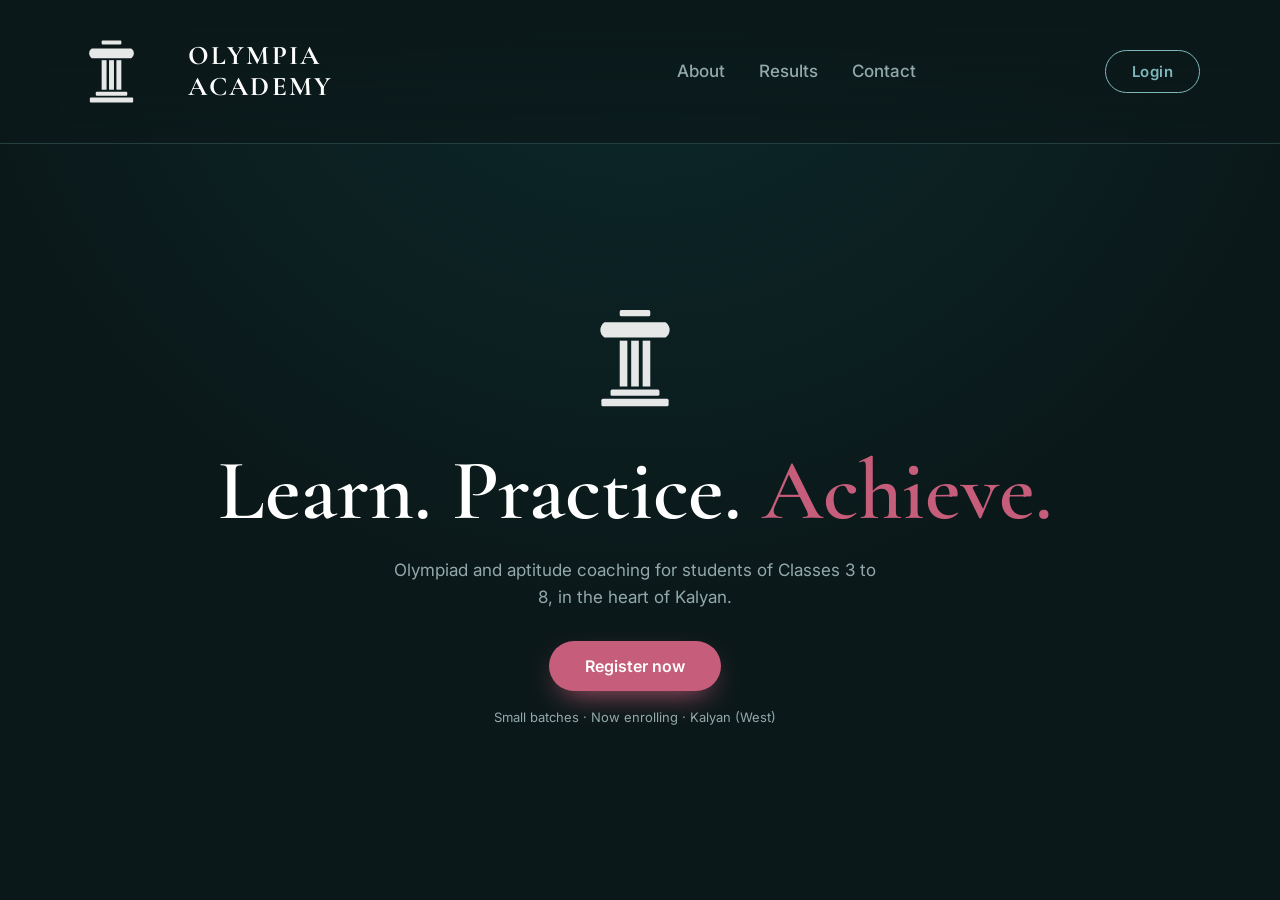
==== index.html @ 82e026ad "Initial Olympia Academy website" ====
<!DOCTYPE html>
<html lang="en">

<head>
  <meta charset="UTF-8">
  <meta name="viewport" content="width=device-width, initial-scale=1">
  <title>Olympia Academy · Learn. Practice. Achieve.</title>
  <meta name="description" content="Olympia Academy, Kalyan: Olympiad, MAT and JMO coaching for Classes 3 to 8.">
  <link rel="preconnect" href="https://fonts.googleapis.com">
  <link
    href="https://fonts.googleapis.com/css2?family=Cormorant+Garamond:wght@500;600;700&family=Inter:wght@400;500;600&display=swap"
    rel="stylesheet">
  <link rel="stylesheet" href="style.css">
</head>

<body>

  <svg width="0" height="0" style="position:absolute" aria-hidden="true">
    <symbol id="pillar" viewBox="0 0 64 72">
      <g fill="#E6E8E8">
        <rect x="22" y="4" width="20" height="4" rx="1" />
        <path d="M12 12h40a6 6 0 0 1 0 10H12a6 6 0 0 1 0-10z" />
        <rect x="22" y="24" width="5" height="30" />
        <rect x="29.5" y="24" width="5" height="30" />
        <rect x="37" y="24" width="5" height="30" />
        <rect x="16" y="56" width="32" height="4" rx="1" />
        <rect x="10" y="62" width="44" height="5" rx="1" />
      </g>
    </symbol>
  </svg>

  <header>
    <a class="brand" data-go="0">

      <svg>
        <use href="#pillar" />
      </svg>

      <span class="brand-name">

        <span class="brand-stacked">
          <span>OLYMPIA</span>
          <span>ACADEMY</span>
        </span>

        <span class="brand-inline">
          OLYMPIA <i>·</i> ACADEMY
        </span>

      </span>

    </a>
    <nav class="links"><a data-go="1">About</a><a data-go="2">Results</a><a data-go="3">Contact</a></nav>
    <button class="btn btn-ghost" id="loginBtn">Login</button>
  </header>

  <main id="scroller">

    <section class="panel" id="home" style="position:relative">
      <div class="inner hero">
        <svg class="big">
          <use href="#pillar" />
        </svg>
        <h1>Learn. Practice. <span>Achieve.</span></h1>
        <p>Olympiad and aptitude coaching for students of Classes 3 to 8, in the heart of Kalyan.</p>
        <button class="btn btn-accent" data-open>Register now</button>
        <small>Small batches · Now enrolling · Kalyan (West)</small>
      </div>
    </section>

    <section class="panel" id="about" style="position:relative">
      <div class="inner about-inner">

        <div class=" cols">
          <div>
            <div class="eyebrow">About us</div>
            <h2>Foundations first, Olympiads next</h2>
            <p>Olympia Academy, in Kalyan (West), helps school students build mathematical aptitude, logical reasoning
              and
              exam skills. Understand the concept, practise with intent, then take on non-routine problems with
              confidence.</p>
            <p>Classes use topic-wise practice, mock tests, doubt-clearing and regular updates to parents. Powered by
              Olympiad Hub.</p>
          </div>
          <div>
            <div class="eyebrow">Target exams</div>
            <div class="exams">
              <div class="exam"><b>MAT / JMO</b></div>
              <div class="exam"><b>Homi Bhabha</b><span></span></div>
              <div class="exam"><b>IMO</b></div>
              <div class="exam"><b>NSO</b></div>
              <div class="exam"><b>IEO</b><span></span></div>
              <div class="exam"><b>IPM</b><span></span></div>
              <div class="exam"><b>Mental Maths</b><span></span></div>
              <div class="exam"><b>Foundation</b><span></span></div>
            </div>
          </div>
        </div>
        <div class="testimony-heading">
          <div>
            <div class="eyebrow">What parents say</div>
            <h2>Words of trust.</h2>
          </div>
        </div>
        <div class="testimony-rail" id="testimonyRail"></div>

      </div>

    </section>
        <section class="panel" id="results">
      <div class="inner">

        <!-- TOP HEADER: TITLE LEFT, STATS RIGHT -->
        <div class="results-top">

          <div class="results-intro">
            <h2 style="color: var(--accent);">OUR HALL OF FAME</h2>
            <p class="lead">
              Celebrating young minds, remarkable achievements
              and the pursuit of excellence.
            </p>
          </div>

          <div class="stats" id="statsContainer"></div>

        </div>

        <!-- STUDENT RESULTS -->

        <div class="results-content">

          <!-- CATEGORY HEADER -->
          <div class="category-header">

            <div class="category-title">

              <h3 class="subheading" id="categoryTitle">
                Olympiads
              </h3>
              <p class="category-description" id="categoryDescription">
                Celebrating excellence in Olympiads.
              </p>
            </div>

            <!-- NAVIGATION ARROWS -->
            <div class="category-controls">
              <button class="category-arrow" id="prevCategory" aria-label="Previous category">
                &#8592;
              </button>

              <button class="category-arrow" id="nextCategory" aria-label="Next category">
                &#8594;
              </button>
            </div>

          </div>

          <!-- FOUR HORIZONTAL PAGES -->
          <div class="category-viewport" id="categoryViewport">

            <div class="category-track" id="categoryTrack">
              <!-- Pages generated from JSON -->
            </div>

          </div>

          <!-- PAGE INDICATORS -->
          <div class="category-pagination" id="categoryPagination">
          </div>

        </div>


      </div>
    </section>

    <section class="panel" id="contact">
      <div class="inner" style="text-align:center">
        <div class="eyebrow">Join us</div>
        <h2>Ready to begin?</h2>
        <p class="lead" style="margin:0 auto 22px">Send a short form and we will call you back with batch details.</p>
        <button class="btn btn-accent" data-open>Register now</button>
        <div class="cgrid" style="text-align:left">
          <div>
            <h3>Visit us</h3>Shop No. 68, Sai Nirvana Downtown Sahad,<br>Railway Station Road, Near Century
            Chemicals,<br>Kalyan (West), Maharashtra 421301
          </div>
          <div>
            <h3>Contact</h3><a href="tel:+917977576252">+91 79775 76252</a><br><a
              href="mailto:olympiaacademy.in@gmail.com">olympiaacademy.in@gmail.com</a><br><a
              href="https://www.theolympiadhub.com" target="_blank" rel="noopener">www.theolympiadhub.com</a>
          </div>
          <div>
            <h3>Details</h3>Classes 3 to 8<br>Offline batches in Kalyan<br>Powered by Olympiad Hub
          </div>
        </div>
        <div class="copy">© <span id="yr"></span> Olympia Academy, Kalyan. All rights reserved.</div>
      </div>
    </section>
  </main>

  <!-- REGISTER MODAL -->
  <div class="modal" id="regModal">
    <div class="box">
      <button class="x" data-close aria-label="Close">×</button>
      <div id="regForm">
        <h3>Register</h3>
        <p class="s">Tell us a little. We will get back to you shortly.</p>
        <form id="form">
          <label>Student name</label><input name="student" required>
          <div class="row">
            <div><label>Class</label><select name="cls" required>
                <option value="">Select</option>
                <option>3</option>
                <option>4</option>
                <option>5</option>
                <option>6</option>
                <option>7</option>
                <option>8</option>
              </select></div>
            <div><label>School</label><input name="school"></div>
          </div>
          <label>Parent name</label><input name="parent" required>
          <div class="row">
            <div><label>Phone</label><input name="phone" type="tel" pattern="[0-9+ ]{10,15}" required></div>
            <div><label>Email</label><input name="email" type="email"></div>
          </div>
          <span class="lbl">Interested in (select any)</span>
          <div class="chips" id="chips"></div>
          <label>Message (optional)</label><textarea name="msg" rows="2"></textarea>
          <button class="btn btn-accent" type="submit">Send registration</button>
        </form>
      </div>
      <div class="ok" id="regOk"><b>Thank you!</b>
        <p style="margin-top:8px;color:var(--muted)">Your email app should have opened with the details. Please press
          Send there to complete it.</p>
      </div>
    </div>
  </div>

  <!-- LOGIN MODAL (placeholder) -->
  <div class="modal" id="loginModal">
    <div class="box">
      <button class="x" data-close aria-label="Close">×</button>
      <h3>Student login</h3>
      <p class="s">The student portal is coming soon. Enrolled students will log in here for practice sets and results.
      </p>
      <form onsubmit="event.preventDefault();alert('Portal coming soon.')">
        <label>Email</label><input type="email" required>
        <label>Password</label><input type="password" required>
        <button class="btn btn-main" type="submit">Login</button>
      </form>
    </div>
  </div>

  <script>
    const $ = s => document.querySelector(s), $$ = s => document.querySelectorAll(s);
    const MAIL = "olympiaacademy.in@gmail.com";   // <-- your inbox
    const EXAMS = ["MAT / JMO", "Homi Bhabha", "IMO", "NSO", "IEO", "IPM", "Mental Maths", "Foundation"];

    // exam chips (multi-select buttons)
    $('#chips').innerHTML = EXAMS.map((e, i) => `<input type="checkbox" name="exam" value="${e}" id="ex${i}"><label for="ex${i}">${e}</label>`).join('');

    // panel navigation + active state
    const main = $('#scroller'), panels = [...$$('.panel')];

    const header = document.querySelector('header');

    function updateHeader() {
      header.classList.toggle('is-compact', main.scrollTop > 40);
    }

    main.addEventListener('scroll', updateHeader, { passive: true });
    updateHeader();

    $$('[data-go]').forEach(b => b.onclick = () => panels[+b.dataset.go].scrollIntoView({ behavior: 'smooth' }));
    const io = new IntersectionObserver(es => es.forEach(e => {
      if (!e.isIntersecting) return;
      const i = panels.indexOf(e.target);
      $$('.links a').forEach(a => a.classList.toggle('on', +a.dataset.go === i));
    }), { root: main, threshold: .6 });
    panels.forEach(p => io.observe(p));

    // counters (once)
    let counted = false;
    function count() {
      if (counted) return; counted = true;
      $$('[data-n]').forEach(c => {
        const n = +c.dataset.n, s = c.dataset.s || ''; let i = 0;
        const t = setInterval(() => { i += Math.max(1, Math.ceil(n / 40)); if (i >= n) { i = n; clearInterval(t) } c.textContent = i + s }, 30)
      });
    }

    // modals
    $$('[data-open]').forEach(b => b.onclick = () => { $('#regForm').style.display = 'block'; $('#regOk').style.display = 'none'; $('#regModal').classList.add('open'); });
    $('#loginBtn').onclick = () => $('#loginModal').classList.add('open');
    $$('[data-close]').forEach(b => b.onclick = () => b.closest('.modal').classList.remove('open'));
    $$('.modal').forEach(m => m.addEventListener('click', e => { if (e.target === m) m.classList.remove('open') }));
    document.addEventListener('keydown', e => { if (e.key === 'Escape') $$('.modal').forEach(m => m.classList.remove('open')) });

    // registration -> email
    $('#form').addEventListener('submit', async e => {
      e.preventDefault();
      const fd = new FormData(e.target), d = Object.fromEntries(fd);
      d.exam = fd.getAll('exam').join(', ') || 'Not selected';
      /* OPTION A (no setup): opens the visitor's email app, pre-filled.
         OPTION B (silent): create a free form at formspree.io and paste its URL below. */
      const FORMSPREE = ""; // e.g. "https://formspree.io/f/xxxxxxx"
      if (FORMSPREE) {
        try {
          const r = await fetch(FORMSPREE, { method: 'POST', headers: { 'Accept': 'application/json', 'Content-Type': 'application/json' }, body: JSON.stringify(d) });
          if (r.ok) { done('Your registration has been received. We will call you soon.'); return; }
        } catch (_) { }
      }
      const q = v => encodeURIComponent(v || '-'), nl = '%0D%0A';
      const body = `New registration${nl}${nl}Student: ${q(d.student)}${nl}Class: ${q(d.cls)}${nl}School: ${q(d.school)}${nl}Parent: ${q(d.parent)}${nl}Phone: ${q(d.phone)}${nl}Email: ${q(d.email)}${nl}Interested in: ${q(d.exam)}${nl}Message: ${q(d.msg)}`;
      location.href = `mailto:${MAIL}?subject=${encodeURIComponent('Registration: ' + d.student + ' (Class ' + d.cls + ')')}&body=${body}`;
      done();
    });
    function done(t) { $('#regForm').style.display = 'none'; const o = $('#regOk'); o.style.display = 'block'; if (t) o.querySelector('p').textContent = t; $('#form').reset(); }
    $('#yr').textContent = new Date().getFullYear();

    // ========================================
    // LOAD RESULTS AND TESTIMONIALS FROM JSON
    // ========================================


    async function loadAcademyData() {
      try {
        const [resultsResponse, testimonialsResponse] =
          await Promise.all([
            fetch('./results.json'),
            fetch('./testimonials.json')
          ]);

        if (!resultsResponse.ok || !testimonialsResponse.ok) {
          throw new Error('Could not load academy data');
        }

        const results = await resultsResponse.json();
        const testimonials = await testimonialsResponse.json();

        renderStats(results.stats);

        // NEW FOUR-CATEGORY SYSTEM
        renderCategories(results.categories, results.students);

        renderTestimonials(testimonials.testimonials);

      } catch (error) {
        console.error('Academy data loading failed:', error);
      }
    }

    // Safely render text from JSON
    function escapeHTML(value) {
      return String(value ?? '').replace(/[&<>"']/g, char => ({
        '&': '&amp;',
        '<': '&lt;',
        '>': '&gt;',
        '"': '&quot;',
        "'": '&#39;'
      })[char]);
    }

    // Render statistics
    function renderStats(stats) {
      document.getElementById('statsContainer').innerHTML =
        stats.map(stat => `
      <div class="stat">
        <b>${escapeHTML(stat.value)}${escapeHTML(stat.suffix)}</b>
        <span>${escapeHTML(stat.label)}</span>
      </div>
    `).join('');
    }

    // Render student achievements

    /* =========================================
       HALL OF FAME CATEGORY NAVIGATION
    ========================================= */

    let activeCategory = 0;

    function renderCategories(categories, students) {

      const track = document.getElementById('categoryTrack');
      const pagination = document.getElementById('categoryPagination');
      const viewport = document.getElementById('categoryViewport');

      track.innerHTML = categories.map((category, index) => {

        const categoryStudents = students.filter(student =>
          student.categories.includes(category.id)
        );

        return `
      <div class="category-page" data-category="${category.id}">

        ${categoryStudents.length
            ? `
            <div class="category-students">

              ${categoryStudents.map((student, studentIndex) => `
                <div class="hall-card">

                  <div class="hall-info">

                    <h3>${escapeHTML(student.name)}</h3>

                    <small>
                      Class ${escapeHTML(student.class)}
                      · ${escapeHTML(student.school)}
                    </small>

                    <div>
                      ${(student.achievements[category.id] || [])
                .map(achievement => `
                          <span class="tag">
                            ${escapeHTML(achievement)}
                          </span>
                        `).join('')}
                    </div>

                  </div>

                </div>
              `).join('')}

            </div>
          `
            : `
            <div class="category-empty">
              Achievements coming soon.
            </div>
          `
          }

      </div>
    `;

      }).join('');

      // Generate pagination dots

      pagination.innerHTML = categories.map((category, index) => `
    <button
      class="category-dot ${index === 0 ? 'active' : ''}"
      data-index="${index}"
      aria-label="Go to ${escapeHTML(category.title)}">
    </button>
  `).join('');

      activeCategory = 0;

      // Navigation buttons

      document.getElementById('prevCategory').onclick = () => {
        goToCategory(activeCategory - 1);
      };

      document.getElementById('nextCategory').onclick = () => {
        goToCategory(activeCategory + 1);
      };

      // Pagination clicks

      pagination.querySelectorAll('.category-dot').forEach(dot => {
        dot.onclick = () => {
          goToCategory(Number(dot.dataset.index));
        };
      });

      // Update active page after swipe

      viewport.onscroll = () => {
        const index = Math.round(
          viewport.scrollLeft / viewport.clientWidth
        );

        updateCategoryUI(index, categories);
      };

      updateCategoryUI(0, categories);
    }


    function goToCategory(index) {

      const viewport = document.getElementById('categoryViewport');
      const categories = document.querySelectorAll('.category-page');

      if (index < 0 || index >= categories.length) return;

      activeCategory = index;

      viewport.scrollTo({
        left: index * viewport.clientWidth,
        behavior: 'smooth'
      });

    }


    function updateCategoryUI(index, categories) {

      if (index < 0 || index >= categories.length) return;

      activeCategory = index;

      const category = categories[index];

      const numberElement = document.getElementById('categoryNumber');

      if (numberElement) {
        numberElement.textContent =
          `${String(index + 1).padStart(2, '0')} / 04`;
      }

      document.getElementById('categoryTitle').textContent =
        category.title;

      document.getElementById('categoryDescription').textContent =
        category.description;

      document.getElementById('prevCategory').disabled =
        index === 0;

      document.getElementById('nextCategory').disabled =
        index === categories.length - 1;

      document.querySelectorAll('.category-dot').forEach((dot, i) => {
        dot.classList.toggle('active', i === index);
      });

    }

    // Render parent testimonials

    function renderTestimonials(testimonials) {
      const rail = document.getElementById('testimonyRail');

      rail.innerHTML = testimonials.map(item => `
    <div class="card">
      <p class="quote">
        "${escapeHTML(item.quote)}"
      </p>
      <p>${escapeHTML(item.byline)}</p>
    </div>
  `).join('');
    }

    // Load everything
    loadAcademyData();

  </script>
</body>

</html>
---- style.css ----
/* =========================================================

OLYMPIA ACADEMY — MAIN STYLESHEET

Sections: theme, layout, results, about, testimonials,

contact, modals and responsive rules.

\========================================================= */

/* 1. Theme and reset */

:root {

  --main: #0F5C63;

  --main-hi: #7fb8bc;

  --accent: #C65D7B;

  --wine: #6b0000;

  --bg: #0b1819;

  --panel: #112628;

  --panel2: #163034;

  --line: #21403f;

  --text: #e8eeee;

  --muted: #93a9aa;

  --serif: 'Cormorant Garamond', Georgia, serif;

  --sans: 'Inter', system-ui, sans-serif;

  --radius: 14px;

  --transition: .25s ease;

}

* {

  box-sizing: border-box;

  margin: 0;

}

html,

body {

  height: 100%;

  overflow: hidden;

}

body {

  background: var(--bg);

  color: var(--text);

  font-family: var(--sans);

  line-height: 1.6;

}

a {

  color: inherit;

  text-decoration: none;

}

h1,

h2,

h3 {

  font-family: var(--serif);

  font-weight: 600;

  line-height: 1.15;

}

h2 {

  margin-bottom: 6px;

  color: #fff;

  font-size: clamp(28px, 4vw, 38px);

}

/* 2. Shared typography */

.eyebrow {

  margin-bottom: 8px;

  color: var(--accent);

  font-size: 13px;

  font-weight: 600;

  letter-spacing: .2em;

  text-transform: uppercase;

}

.lead {

  max-width: 560px;

  color: var(--muted);

  font-size: 15px;

}

/* 3. Header and navigation */

header {

  position: fixed;

  z-index: 20;

  top: 0;

  right: 0;

  left: 0;

  display: flex;

  height: 64px;

  align-items: center;

  justify-content: space-between;

  padding: 0 28px;

  border-bottom: 1px solid var(--line);

  background: linear-gradient(var(--bg), rgba(11, 24, 25, .7));

  backdrop-filter: blur(8px);

}

.brand svg {

  width: 28px;

  height: 32px;

}

/* =========================================================

14\. EXPANDING HEADER — HERO TO COMPACT NAV

Add .is-compact to <header> after the page scrolls.

\========================================================= */

header {

  height: 144px;

  padding-inline: 80px;

  transition:

  height .55s cubic-bezier(.2, .75, .25, 1),

  padding .55s cubic-bezier(.2, .75, .25, 1),

background .4s ease,

  box-shadow .4s ease;

}

header .brand {

  transform-origin: left center;

  transition: gap .55s cubic-bezier(.2, .75, .25, 1);

}

header .brand svg {

  width: 63px;

  height: 72px;

  transform: scale(1) rotate(0deg);

  transform-origin: center;

}

header .brand b {

  font-size: 28px;

  letter-spacing: .075em;

  transform: translateX(0);

  transform-origin: left center;

  transition:

  font-size .55s cubic-bezier(.2, .75, .25, 1),

  letter-spacing .55s ease,

  transform .55s cubic-bezier(.2, .75, .25, 1),

  opacity .35s ease;

}

header .links,

header > .btn {

  transition:

  transform .5s cubic-bezier(.2, .75, .25, 1),

  opacity .35s ease;

}

/* Compact state, activated by JavaScript */

header.is-compact {

  height: 64px;

  padding-inline: 28px;

  background: rgba(11, 24, 25, .94);

  box-shadow: 0 8px 28px rgba(0, 0, 0, .16);

}

header.is-compact .brand svg {

  width: 28px;

  height: 32px;

  transform: scale(.96);

}

header.is-compact .brand b {

  font-size: 21px;

  letter-spacing: .045em;

  transform: translateX(-2px);

}

header.is-compact .links,

header.is-compact > .btn {

  transform: translateY(-1px);

}

/* Keep the compact header comfortable on smaller screens */

@media (max-width: 820px) {

  header {

    height: 88px;

    padding-inline: 18px;

  }

  header .brand svg {

    width: 36px;

    height: 41px;

  }

  header .brand b {

    font-size: 64px;

  }

  header.is-compact {

    height: 62px;

    padding-inline: 18px;

  }

  header.is-compact .brand svg {

    width: 27px;

    height: 31px;

  }

  header.is-compact .brand b {

    font-size: 20px;

  }

}

@media (prefers-reduced-motion: reduce) {

  header,

  header *,

  header .brand,

  header .brand svg,

  header .brand b {

    transition: none !important;

  }

}

/* =========================================

OLYMPIA BRAND — VERTICAL TO HORIZONTAL

\========================================= */

.brand {

  display: flex;

  align-items: center;

  gap: 45px;

  text-decoration: none;

}

.brand-name {

  display: grid;

  align-items: center;

  color: #fff;

  font-family: var(--serif);

  font-size: 27px;

  font-weight: 700;

  letter-spacing: .08em;

  line-height: 1.05;

}

.brand-stacked,

.brand-inline {

  grid-area: 1 / 1;

  transition:

  opacity .4s ease,

  transform .55s cubic-bezier(.2, .75, .25, 1);

}

.brand-stacked {

  display: flex;

  flex-direction: column;

  gap: 3px;

  opacity: 1;

  transform: translateY(0);

}

.brand-inline {

  display: flex;

  align-items: center;

  gap: 7px;

  white-space: nowrap;

  opacity: 0;

  transform: translateY(9px);

  pointer-events: none;

}

.brand-inline i {

  color: var(--accent);

  font-style: normal;

}

/* Compact horizontal branding */

header.is-compact .brand {

  gap: 30px;

}

header.is-compact .brand-stacked {

  opacity: 0;

  transform: translateY(-9px);

  pointer-events: none;

}

header.is-compact .brand-inline {

  opacity: 1;

  transform: translateY(0);

  pointer-events: auto;

}

/* MOBILE HEADER */
@media (max-width: 820px) {
  header {
    width: 100%;
    height: 96px;
    min-height: 76px;
    padding: 0 18px;
    display: flex;
    align-items: center;
    justify-content: space-between;
    gap: 20px;
  }

  /* Hide desktop navigation */
  header .links {
    display: none;
  }

  /* Academy branding */
  header .brand {
    display: flex;
    align-items: center;
    gap: 20px;
    min-width: 0;
    flex: 1;
  }

  header .brand svg {
    width: 30px;
    height: 35px;
    flex-shrink: 0;
  }

  header .brand-name {
    font-size: clamp(16px, 4.5vw, 22px);
    letter-spacing: .045em;
    min-width: 0;
  }

  /* Login button */
  header #loginBtn {
    flex: 0 0 auto;
    padding: 8px 17px;
    font-size: 12px;
    white-space: nowrap;
  }

  /* Compact header after scrolling */
  header.is-compact {
    height: 62px;
    min-height: 62px;
    padding: 0 16px;
  }

  header.is-compact .brand {
    gap: 9px;
  }

  header.is-compact .brand svg {
    width: 26px;
    height: 30px;
    transform: translate(16px, 0);
  }

  header.is-compact .brand-name {
    font-size: 0px;
  }

  header.is-compact #loginBtn {
    padding: 7px 15px;
  }
}
/* =========================================

HEADER NAVIGATION — EXPANDED TO COMPACT

\========================================= */

/* Expanded header */

header .links {

  gap: 34px;

  font-size: 17px;

  font-weight: 500;

  transition:

  gap .5s ease,

  font-size .5s ease;

}

header .links a {

  position: relative;

  padding: 8px 0;

}

/* Elegant hover underline */

header .links a::after {

  content: "";

  position: absolute;

  bottom: 0;

  left: 0;

  width: 0;

  height: 2px;

  background: var(--accent);

  transition: width .3s ease;

}

header .links a:hover::after,

header .links a.on::after {

  width: 100%;

}

/* Expanded login button */

header #loginBtn {

  padding: 11px 26px;

  font-size: 15px;

  letter-spacing: .03em;

  border-width: 1.5px;

  transition:

  padding .5s ease,

  font-size .5s ease,

background .3s ease,

  color .3s ease;

}

/* Compact navigation after scrolling */

header.is-compact .links {

  gap: 26px;

  font-size: 14px;

}

header.is-compact #loginBtn {

  padding: 8px 20px;

  font-size: 13px;

}

/* Mobile */

@media (max-width: 820px) {

  header .links {

    display: none;

  }

}

header .brand svg {

  flex-shrink: 0;

  transition:

  width .55s cubic-bezier(.2, .75, .25, 1),

  height .55s cubic-bezier(.2, .75, .25, 1),

  transform .55s cubic-bezier(.2, .75, .25, 1);

}

.brand b {

  color: #fff;

  font-family: var(--serif);

  font-size: 22px;

  letter-spacing: .05em;

}

.brand i {

  color: var(--wine);

  font-style: normal;

}

.links {

  display: flex;

  gap: 26px;

  color: var(--muted);

  font-size: 14px;

}

.links a {

  cursor: pointer;

  transition: var(--transition);

}

.links a:hover,

.links a.on {

  color: #fff;

}

.dots {

  position: fixed;

  z-index: 20;

  top: 50%;

  right: 16px;

  display: flex;

  flex-direction: column;

  gap: 12px;

  transform: translateY(-50%);

}

.dots button {

  width: 9px;

  height: 9px;

  border: 0;

  border-radius: 50%;

  background: #2c4c4f;

  cursor: pointer;

  transition: var(--transition);

}

.dots button.on {

  background: var(--accent);

  transform: scale(1.4);

}

/* 4. Buttons */

.btn {

  display: inline-block;

  padding: 11px 22px;

  border: 0;

  border-radius: 999px;

  cursor: pointer;

  font: 600 14px var(--sans);

  transition: var(--transition);

}

.btn-ghost {

  padding: 8px 20px;

  border: 1.5px solid var(--main-hi);

  background: transparent;

  color: var(--main-hi);

}

.btn-ghost:hover {

  background: var(--main-hi);

  color: var(--bg);

}

.btn-main {

  background: var(--main);

  color: #fff;

}

.btn-main:hover {

  background: #13727a;

}

.btn-accent {

  padding: 15px 36px;

  background: var(--accent);

  box-shadow: 0 12px 30px -12px var(--accent);

  color: #fff;

  font-size: 16px;

}

.btn-accent:hover {

  background: #b5516e;

  transform: translateY(-2px);

}

/* 5. Page sections and scrolling */

main {

  height: 100%;

  overflow-y: auto;

  scroll-behavior: smooth;

  scroll-snap-type: y mandatory;

  scrollbar-width: none;

}

main::-webkit-scrollbar {

  display: none;

}

.panel {

  display: flex;

  width: auto;

  height: 100%;

  align-items: center;

  justify-content: center;

  overflow-y: auto;

  padding: 89px 40px 7px 40px;

  scroll-snap-align: start;

}

.inner {

  width: 100%;

  max-width: 1200px;

  margin: 0;

  padding: 0 30px 20px 20px;

}

.panel:nth-child(odd) {

  background:

  radial-gradient(circle at 50% -10%, rgba(15, 92, 99, .28), transparent 60%),

  var(--bg);

}

.panel:nth-child(even) {

  background: var(--panel);

}

/* 6. Hero section */

.hero {

  text-align: center;

}

.hero svg.big {

  width: 120px;

  height: 110px;

  margin-bottom: 20px;

}

.hero h1 {

  color: #fff;

  font-size: clamp(42px, 8vw, 86px);

}

.hero h1 span {

  color: var(--accent);

}

.hero p {

  max-width: 500px;

  margin: 16px auto 30px;

  color: var(--muted);

  font-size: 17px;

}

.hero small {

  display: block;

  margin-top: 16px;

  color: var(--muted);

  font-size: 13px;

}

/* Give the hero section more breathing room below expanded header */

#home .hero {

  transform: translateY(35px);

}

/* Smaller adjustment on mobile */

@media (max-width: 820px) {

  #home .hero {

    transform: translateY(80px);

  }

}

.hint {

  position: absolute;

  bottom: 20px;

  left: 50%;

  color: var(--muted);

  font-size: 11px;

  letter-spacing: .2em;

  transform: translateX(-50%);

  animation: bob 2s infinite;

}

@keyframes bob {

  50% {

    transform: translate(-50%, 6px);

  }

}

/* 7. Results and Hall of Fame */

/* Results heading and compact statistics */

.results-top {
  display: flex;
  width: 100%;
  align-items: center;
  justify-content: space-between;
  gap: 50px;
  margin-bottom: 20px;
}

.results-intro {
  flex: 1 1 auto;
  min-width: 0;
  text-align: left;
}

.results-intro h2 {
  margin: 0 0 10px;
  color: var(--accent);
  font-size: clamp(42px, 4.5vw, 62px);
  line-height: .98;
  letter-spacing: .015em;
}

.results-intro .lead {
  max-width: 680px;
  color: var(--muted);
  font-size: 15px;
  line-height: 1.7;
}

.stats {
  display: grid;
  grid-template-columns: repeat(2, minmax(145px, 175px));
  gap: 10px;
  margin: 0;
}

.stat {
  display: flex;
  min-height: 76px;
  flex-direction: column;
  justify-content: center;
  gap: 3px;
  padding: 10px 12px;
  border: 1px solid rgba(127, 184, 188, .13);
  border-radius: 14px;
  background: linear-gradient(145deg, #1b3639, #173033);
  text-align: center;
  transition: transform var(--transition), border-color var(--transition);
}

.stat b {

  display: block;

  color: var(--main-hi);

  font: 600 25px var(--serif);

}

.stat span {

  color: var(--muted);

  font-size: 10px;

}

/* Four-category carousel */

#results {

  overflow: hidden;

}

#results .inner {
  display: flex;
  width: 100%;
  max-width: 1220px;
  height: 100%;
  max-height: 100%;
  min-height: 0;
  flex-direction: column;
  gap: 22px;
  padding: 8px 10px 18px;
}

.category-header {
  display: flex;
  flex: 0 0 auto;
  gap: 20px;
  padding: 2px 0 4px;
}

.category-title {

  min-width: 0;

}

.category-title .eyebrow {

  margin-bottom: 3px;

  font-variant-numeric: tabular-nums;

}

.subheading {
  margin: 0 0 4px;
  color: #fff;
  font-size: clamp(25px, 2.3vw, 31px);
  line-height: 1.1;
}

.category-description {
  color: var(--muted);
  font-size: 13px;
  line-height: 1.5;
}

.category-controls {

  display: flex;

  flex-shrink: 0;

  gap: 9px;

}

.category-arrow {
  width: 44px;
  height: 44px;
  border: 1px solid rgba(127, 184, 188, .16);
  border-radius: 50%;
  background: #193235;
  color: var(--main-hi);
  cursor: pointer;
  font-size: 20px;
  transition: transform var(--transition), background var(--transition), border-color var(--transition);
}

.category-arrow:hover:not(:disabled) {

  border-color: var(--main-hi);

  background: var(--main);

  color: #fff;

}

.category-arrow:disabled {

  cursor: not-allowed;

  opacity: .3;

}

.category-viewport {
  width: 100%;
  flex: 1 1 0;
  min-width: 0;
  min-height: 0;
  overflow-x: auto;
  overflow-y: hidden;
  padding: 0 8px 0 0;
  overscroll-behavior-x: contain;
  scroll-behavior: smooth;
  scroll-snap-type: x mandatory;
  scrollbar-width: none;
  -webkit-overflow-scrolling: touch;
}

.category-viewport::-webkit-scrollbar {

  display: none;

}

.category-track {
  display: flex;
  width: 100%;
  height: 100%;
  align-items: stretch;
}

.category-page {
  width: 100%;
  height: 100%;
  min-width: 0;
  min-height: 0;
  flex: 0 0 100%;
  overflow-x: hidden;
  overflow-y: auto;
  padding: 10px 10px 42px;
  scroll-snap-align: start;
  scroll-snap-stop: always;
  scrollbar-width: none;
  scrollbar-color: var(--main-hi) transparent;
}

.category-page::-webkit-scrollbar {

  width: 5px;

}

.category-page::-webkit-scrollbar-thumb {

  background: var(--main-hi);

  border-radius: 10px;

}

.category-students {
  display: grid;
  grid-template-columns: repeat(3, minmax(0, 1fr));
  align-content: start;
  gap: 12px;
}

/* Results content: fixed heading, flexible category area */

.results-content {
  display: flex;
  flex: 1 1 0;
  flex-direction: column;
  min-width: 0;
  min-height: 0;
  overflow: hidden;
  gap: 12px;
}

/* Keep category heading and pagination visible */

/* Category heading: full-width alignment */
.category-header {
  display: flex;
  width: 100%;
  flex: 0 0 auto;
  align-items: center;
  justify-content: space-between;
  gap: 20px;
  padding: 5px 10px 12px;
}

/* Keep title on the left */
.category-title {
  flex: 1;
  min-width: 0;
  text-align: left;
}

/* Push arrows to the far right */
.category-controls {
  display: flex;
  flex: 0 0 auto;
  align-items: center;
  justify-content: flex-end;
  gap: 12px;
}

/* Pagination remains centered */
.category-pagination {
  display: flex;
  flex: 0 0 auto;
  align-items: center;
  justify-content: center;
  gap: 9px;  min-width: 100px;
  padding: 5px 0 2px;
}

.hall-card {
  display: flex;
  min-height: 210px;
  align-items: center;
  padding: 23px;
  border: 1px solid rgba(127, 184, 188, .12);
  border-radius: 15px;
  background: linear-gradient(145deg, #1c383b, #193235);
  transition: transform var(--transition), border-color var(--transition), background var(--transition);
}

.hall-card:hover {
  border-color: var(--main-hi);
  background: #203e41;
  transform: translateY(-3px);
}

.hall-info {

  min-width: 0;

}

.hall-info h3 {
  margin-bottom: 1px;
  color: #fff;
  font-size: 22px;
  line-height: 1.15;
}

.hall-info small {
  display: block;
  color: var(--muted);
  font-size: 12px;
  line-height: 1.5;
}

.hall-info .tag {
  display: inline-block;
  margin: 8px 6px 0 0;
  padding: 4px 11px;
  border: 1px solid rgba(127, 184, 188, .08);
  border-radius: 99px;
  background: rgba(127, 184, 188, .14);
  color: var(--main-hi);
  font-size: 12px;
  font-weight: 600;
  line-height: 1.35;
}

.category-empty {

  display: flex;

  min-height: 180px;

  align-items: center;

  justify-content: center;

  border: 1px dashed var(--line);

  border-radius: 14px;

  background: var(--panel2);

  color: var(--muted);

  font-size: 14px;

  text-align: center;

}

.category-pagination {

  display: flex;

  align-items: center;

  justify-content: center;

  gap: 9px;

}

.category-dot {

  width: 7px;

  height: 7px;

  padding: 0;

  border: 0;

  border-radius: 50%;

  background: #365255;

  cursor: pointer;

  transition: var(--transition);

}

.category-dot.active {

  width: 24px;

  border-radius: 10px;

  background: var(--accent);

}

.tag {

  display: inline-block;

  margin: 8px 6px 0 0;

  padding: 3px 11px;

  border-radius: 99px;

  background: rgba(127, 184, 188, .14);

  color: var(--main-hi);

  font-size: 12px;

  font-weight: 600;

}

/* 8. About and target exams */

.cols {

  display: grid;

  grid-template-columns: 1fr .8fr;

  align-items: start;

  gap: 40px;

}

.cols h2{
  font-size: 34px;
}
.cols p {

  margin-top: 17px;

  color: var(--muted);

  font-size: 16px;

}

.exams {

  display: grid;

  grid-template-columns: 1fr 1fr;

  gap: 9px;

}

.exam {

  padding: 12px 15px;

  border: 1px solid var(--line);

  border-radius: 12px;

  background: var(--panel2);

}

.exam b {

  display: block;

  color: #fff;

  font-size: 15px;

}

.exam span {

  color: var(--muted);

  font-size: 12.5px;

}

.about-inner {
  max-height: 100%;

  overflow-y: auto;

  scrollbar-width: none;

}

.about-inner::-webkit-scrollbar {

  display: none;

}

/* 9. Testimonials — horizontally scrollable cards */

.testimony-heading {

  display: flex;

  align-items: end;

  justify-content: space-between;

  margin: 32px 0 12px;

}

.testimony-heading h2 {

  color: #fff;

  font-size: 27px;

}

.scroll-hint {

  padding-bottom: 7px;

  color: var(--main-hi);

  font-size: 10px;

  letter-spacing: .15em;

  white-space: nowrap;

}

.testimony-rail {

  display: flex;

  width: 100%;

  min-height: 145px;

  align-items: stretch;

  gap: 14px;

  overflow-x: auto;

  overflow-y: hidden;

  padding: 4px 2px 12px;

  overscroll-behavior-x: contain;

  scroll-behavior: smooth;

  scroll-snap-type: x mandatory;

  scrollbar-width: none;

  -webkit-overflow-scrolling: touch;

}

.testimony-rail::-webkit-scrollbar {

  display: none;

}

.testimony-rail .card {

  display: flex;

  min-width: 0;

  min-height: 125px;

  flex: 0 0 290px;

  flex-direction: column;

  justify-content: space-between;

  padding: 20px;

  border: 1px solid var(--line);

  border-radius: 15px;

  background: var(--panel2);

  scroll-snap-align: start;

  transition: border-color var(--transition), transform var(--transition);

}

.testimony-rail .card:hover {

  border-color: var(--main-hi);

  transform: translateY(-3px);

}

.testimony-rail .quote {

  color: var(--text);

  font-family: var(--serif);

  font-size: 19px;

  line-height: 1.4;

}

.testimony-rail .quote + p {

  margin-top: 14px;

  color: var(--muted);

  font-size: 12px;

}

/* Shared card styles outside the testimonial rail */

.card {

  border: 1px solid var(--line);

  border-radius: 16px;

  background: var(--panel2);

  padding: 20px;

  scroll-snap-align: start;

}

.panel:nth-child(odd) .card {

  background: var(--panel);

}

.card h3 {

  color: #fff;

  font-size: 22px;

}

.card small {

  color: var(--muted);

}

.quote {

  font-family: var(--serif);

  font-size: 20px;

  line-height: 1.4;

}

.quote + p {

  margin-top: 12px;

  color: var(--muted);

  font-size: 12.5px;

}

/* 10. Contact section */

.cgrid {

  display: grid;

  grid-template-columns: 1fr 1fr 1fr;

  gap: 28px;

  margin: 66px 120px 0px 140px;

  color: var(--muted);

  font-size: 14.5px;

}

.cgrid h3 {

  margin-bottom: 6px;

  color: #fff;

  font-size: 22px;

}

.cgrid a:hover { scrollbar-width: none;

  color: var(--main-hi);

}

.copy {

  margin-top: 26px;

  padding-top: 16px;

  border-top: 1px solid var(--line);

  color: var(--muted);

  font-size: 12px;

}

/* 11. Modals and forms */

.modal {

  position: fixed;

  z-index: 50;

  inset: 0;

  display: none;

  align-items: center;

  justify-content: center;

  padding: 20px;

  background: rgba(5, 12, 13, .7);

}

.modal.open {

  display: flex;

}

.box {

  position: relative;

  width: 100%;

  max-width: 480px;

  max-height: 92vh;

  overflow: auto;

  padding: 30px;

  border: 1px solid var(--line);

  border-radius: 20px;

  background: var(--panel);

  animation: pop .25s ease;

  scrollbar-width: none;

}

@keyframes pop {

  from {

    opacity: 0;

    transform: translateY(12px);

  }

}

.x {

  position: absolute;

  top: 12px;

  right: 18px;

  border: 0;

  background: none;

  color: var(--muted);

  cursor: pointer;

  font-size: 26px;

}

.box h3 {

  color: #fff;

  font-size: 30px;

}

.box p.s {

  margin: 4px 0 14px;

  color: var(--muted);

  font-size: 14px;

}

label,

.lbl {

  display: block;

  margin: 12px 0 5px;

  color: var(--text);

  font-size: 13px;

  font-weight: 600;

}

input,

select,

textarea {

  width: 100%;

  padding: 10px 13px;

  border: 1px solid var(--line);

  border-radius: 10px;

  background: var(--bg);

  color: var(--text);

  font: 15px var(--sans);

}

input:focus,

select:focus,

textarea:focus {

  border-color: transparent;

  outline: 2px solid var(--main-hi);

}

.row {

  display: grid;

  grid-template-columns: 1fr 1fr;

  gap: 12px;

}

.chips {

  display: flex;

  flex-wrap: wrap;

  gap: 8px;

}

.chips input {

  position: absolute;

  opacity: 0;

  pointer-events: none;

}

.chips label {

  margin: 0;

  padding: 7px 14px;

  border: 1px solid var(--line);

  border-radius: 99px;

  background: var(--bg);

  color: var(--muted);

  cursor: pointer;

  font-size: 13px;

  font-weight: 500;

  transition: var(--transition);

}

.chips label:hover {

  border-color: var(--main-hi);

}

.chips input:checked + label {

  border-color: var(--main-hi);

  background: var(--main);

  color: #fff;

}

.chips input:focus-visible + label {

  outline: 2px solid var(--main-hi);

}

.box .btn {

  width: 100%;

  margin-top: 18px;

}

.ok {

  display: none;

  padding: 20px 0;

  text-align: center;

}

.ok b {

  color: var(--main-hi);

  font: 600 28px var(--serif);

}

/* 12. Responsive layout */

@media (max-width: 820px) {

  .links {

    display: none;

  }

  header {

    padding: 0 18px;

  }

  .panel {

    align-items: flex-start;

    padding: 80px 18px 24px;
    scrollbar-width: none;
  }

  .dots {

    right: 8px;

  }

  .cols,

  .cgrid {

    grid-template-columns: 2fr;
    justify-content: left;
    margin: 30px 18px 0 18px;
  }
}


/* 13. Accessibility */

@media (prefers-reduced-motion: reduce) {

  *,

  *::before,

  *::after {

    scroll-behavior: auto !important;

    animation-duration: .01ms !important;

    animation-iteration-count: 1 !important;

    transition-duration: .01ms !important;

  }

}

/* =========================================================
   RESULTS — RESPONSIVE POLISH
========================================================= */

@media (max-width: 900px) {
  #results .inner {
    gap: 18px;
    padding: 6px 4px 16px;
  }

  .results-top {
    grid-template-columns: minmax(0, 1fr);
    gap: 16px;
  }

  .results-intro h2 {
    font-size: clamp(36px, 7vw, 52px);
  }

  .stats {
    grid-template-columns: repeat(4, minmax(0, 1fr));
  }

  .stat {
    min-height: 68px;
  }
}

@media (max-width: 750px) {
  #results .inner {
    gap: 15px;
    padding: 4px 2px 14px;
  }

  .results-top {
    gap: 1px;
  }



  .results-intro .lead {
    font-size: 13px;
  }

  .stats {
    grid-template-columns: repeat(2, minmax(0, 1fr));
  }

  .stat{
    min-height: 110px;
    min-width: 80px;
    margin: 0px 10px;
    padding: 8px 8px;
  }

  .category-header {
    align-items: center;
    gap: 10px;
  }

  .subheading {
    font-size: 25px;
  }

  .category-description {
    font-size: 12px;
  }

  .category-arrow {
    width: 38px;
    height: 38px;
  }

  .category-students {
    grid-template-columns: 1fr;
    grid-template-columns: repeat(2, minmax(0, 1fr));
  }

  .hall-card {
    min-height: 112px;
    height: 200px;
    padding: 16px;
  }

  .hall-info h3 {
    font-size: 20px;
  }
}
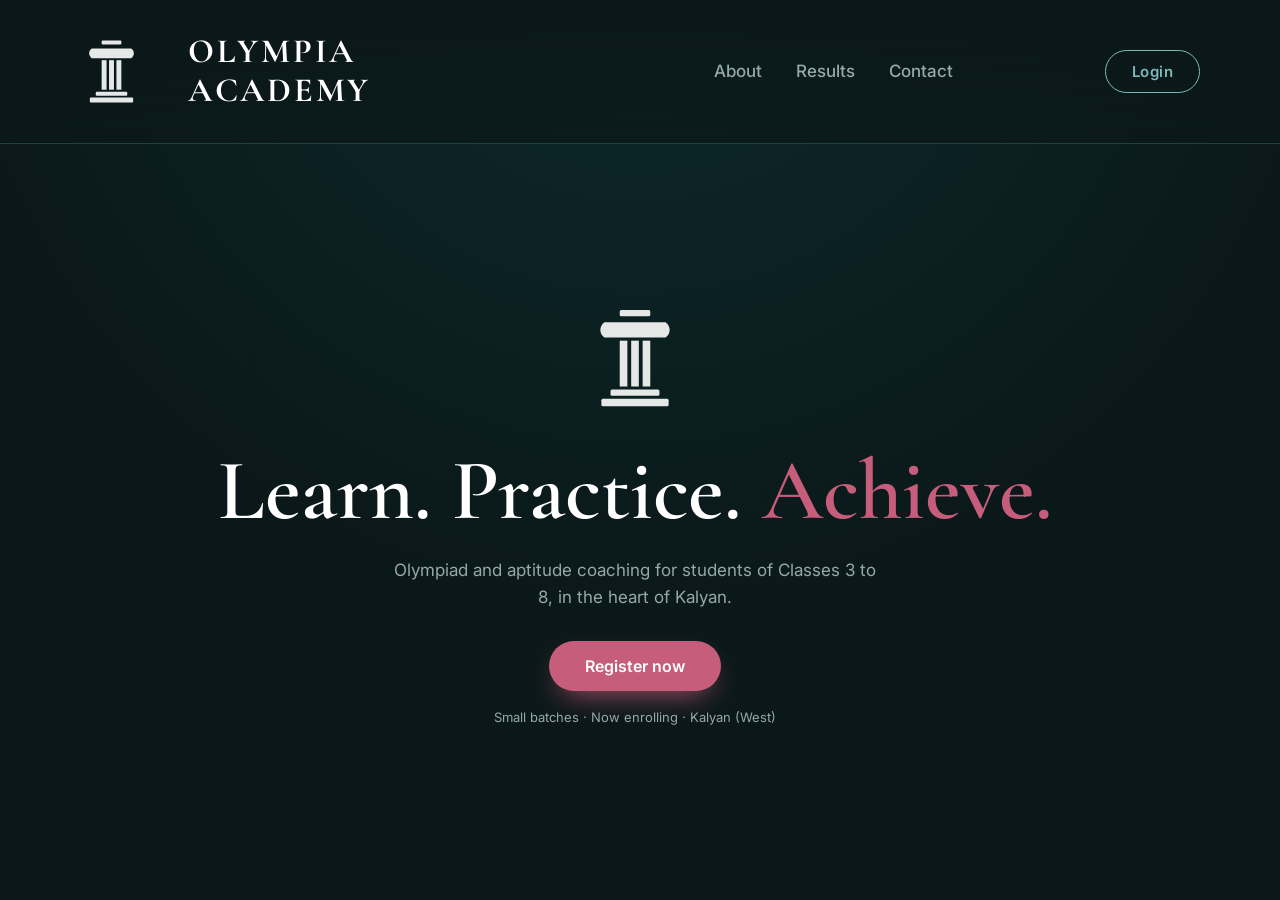
==== commit e8950949: "Update file logic" ====
--- a/index.html
+++ b/index.html
@@ -107,7 +107,7 @@
       </div>
 
     </section>
-        <section class="panel" id="results">
+    <section class="panel" id="results">
       <div class="inner">
 
         <!-- TOP HEADER: TITLE LEFT, STATS RIGHT -->
@@ -116,8 +116,6 @@
           <div class="results-intro">
             <h2 style="color: var(--accent);">OUR HALL OF FAME</h2>
             <p class="lead">
-              Celebrating young minds, remarkable achievements
-              and the pursuit of excellence.
             </p>
           </div>
 
@@ -404,27 +402,38 @@
               ${categoryStudents.map((student, studentIndex) => `
                 <div class="hall-card">
 
-                  <div class="hall-info">
-
-                    <h3>${escapeHTML(student.name)}</h3>
-
-                    <small>
-                      Class ${escapeHTML(student.class)}
-                      · ${escapeHTML(student.school)}
-                    </small>
-
-                    <div>
-                      ${(student.achievements[category.id] || [])
-                .map(achievement => `
-                          <span class="tag">
-                            ${escapeHTML(achievement)}
-                          </span>
-                        `).join('')}
-                    </div>
-
-                  </div>
-
-                </div>
+  <div class="hall-info">
+
+    <h3>${escapeHTML(student.name)}</h3>
+
+    <small>Class ${escapeHTML(student.class)} · ${escapeHTML(student.year)} </small>
+
+    <div>
+      ${(student.achievements[category.id] || [])
+        .map(achievement => {
+          const medalClass = achievement.toLowerCase().includes("gold")
+            ? "gold"
+            : achievement.toLowerCase().includes("silver")
+            ? "silver"
+            : achievement.toLowerCase().includes("bronze")
+            ? "bronze"
+            : "";
+
+          return `<span class="tag ${medalClass}">${escapeHTML(achievement)}</span>`;
+        }).join('')}
+    </div>
+
+  </div>
+
+  <div class="hall-profile">
+    <img
+      src="${escapeHTML(student.photo || 'images/default-avatar.png')}"
+      alt="${escapeHTML(student.name)}"
+      onerror="this.src='images/stockpfp.png'"
+    >
+  </div>
+
+</div>
               `).join('')}
 
             </div>
--- a/style.css
+++ b/style.css
@@ -1,2173 +1,1549 @@
 /* =========================================================
 
-OLYMPIA ACADEMY — MAIN STYLESHEET
-
-Sections: theme, layout, results, about, testimonials,
-
-contact, modals and responsive rules.
-
-\========================================================= */
-
-/* 1. Theme and reset */
+    OLYMPIA ACADEMY — STYLESHEET
+
+    Sections: 1 Theme · 2 Typography · 3 Header · 4 Dots · 5 Buttons
+
+    6 Layout · 7 Hero · 8 Results · 9 About · 10 Testimonials
+
+    11 Contact · 12 Modal & forms · 13 Responsive · 14 Accessibility
+
+    Property order: position → display/flex/grid → box model →
+
+    typography → visual → motion/misc
+
+    ========================================================= */
+
+/* 1. THEME & RESET */
 
 :root {
-
-  --main: #0F5C63;
-
-  --main-hi: #7fb8bc;
-
-  --accent: #C65D7B;
-
-  --wine: #6b0000;
-
-  --bg: #0b1819;
-
-  --panel: #112628;
-
-  --panel2: #163034;
-
-  --line: #21403f;
-
-  --text: #e8eeee;
-
-  --muted: #93a9aa;
-
-  --serif: 'Cormorant Garamond', Georgia, serif;
-
-  --sans: 'Inter', system-ui, sans-serif;
-
-  --radius: 14px;
-
-  --transition: .25s ease;
-
+    --main: #0F5C63;
+    --main-hi: #7fb8bc;
+    --accent: #C65D7B;
+    --wine: #6b0000;
+    --bg: #0b1819;
+    --panel: #112628;
+    --panel2: #163034;
+    --line: #21403f;
+    --text: #e8eeee;
+    --muted: #93a9aa;
+    --serif: "Cormorant Garamond", Georgia, serif;
+    --sans: "Inter", system-ui, sans-serif;
+    --radius: 14px;
+    --transition: .25s ease;
 }
 
 * {
-
-  box-sizing: border-box;
-
-  margin: 0;
-
-}
-
-html,
+    margin: 0;
+    box-sizing: border-box;
+}
+
+html, body {
+    height: 100%;
+    overflow: hidden;
+}
 
 body {
-
-  height: 100%;
-
-  overflow: hidden;
-
-}
-
-body {
-
-  background: var(--bg);
-
-  color: var(--text);
-
-  font-family: var(--sans);
-
-  line-height: 1.6;
-
+    background: var(--bg);
+    color: var(--text);
+    font-family: var(--sans);
+    line-height: 1.6;
 }
 
 a {
-
-  color: inherit;
-
-  text-decoration: none;
-
-}
-
-h1,
-
-h2,
-
-h3 {
-
-  font-family: var(--serif);
-
-  font-weight: 600;
-
-  line-height: 1.15;
-
+    color: inherit;
+    text-decoration: none;
+}
+
+/* 2. TYPOGRAPHY */
+
+h1, h2, h3 {
+    font-family: var(--serif);
+    font-weight: 600;
+    line-height: 1.15;
 }
 
 h2 {
-
-  margin-bottom: 6px;
-
-  color: #fff;
-
-  font-size: clamp(28px, 4vw, 38px);
-
-}
-
-/* 2. Shared typography */
+    margin-bottom: 6px;
+    color: #fff;
+    font-size: clamp(28px, 4vw, 38px);
+}
 
 .eyebrow {
-
-  margin-bottom: 8px;
-
-  color: var(--accent);
-
-  font-size: 13px;
-
-  font-weight: 600;
-
-  letter-spacing: .2em;
-
-  text-transform: uppercase;
-
+    margin-bottom: 8px;
+    color: var(--accent);
+    font-size: 13px;
+    font-weight: 600;
+    letter-spacing: .2em;
+    text-transform: uppercase;
 }
 
 .lead {
-
-  max-width: 560px;
-
-  color: var(--muted);
-
-  font-size: 15px;
-
-}
-
-/* 3. Header and navigation */
+    max-width: 560px;
+    color: var(--muted);
+    font-size: 15px;
+}
+
+/* 3. HEADER (expanded by default, .is-compact after scrolling) */
 
 header {
-
-  position: fixed;
-
-  z-index: 20;
-
-  top: 0;
-
-  right: 0;
-
-  left: 0;
-
-  display: flex;
-
-  height: 64px;
-
-  align-items: center;
-
-  justify-content: space-between;
-
-  padding: 0 28px;
-
-  border-bottom: 1px solid var(--line);
-
-  background: linear-gradient(var(--bg), rgba(11, 24, 25, .7));
-
-  backdrop-filter: blur(8px);
-
-}
-
-.brand svg {
-
-  width: 28px;
-
-  height: 32px;
-
+    position: fixed;
+    z-index: 20;
+    top: 0;
+    right: 0;
+    left: 0;
+    display: flex;
+    align-items: center;
+    justify-content: space-between;
+    height: 144px;
+    padding: 0 80px;
+    border-bottom: 1px solid var(--line);
+    background: linear-gradient(var(--bg), rgba(11, 24, 25, .7));
+    backdrop-filter: blur(8px);
+    transition: height .55s cubic-bezier(.2, .75, .25, 1), padding .55s cubic-bezier(.2, .75, .25, 1), background .4s ease, box-shadow .4s ease;
+}
+
+header.is-compact {
+    height: 64px;
+    padding: 0 28px;
+    background: rgba(11, 24, 25, .94);
+    box-shadow: 0 8px 28px rgba(0, 0, 0, .16);
+}
+
+/* 3a. Brand */
+
+.brand {
+    display: flex;
+    align-items: center;
+    gap: 45px;
+    text-decoration: none;
+    transform-origin: left center;
+    transition: gap .55s cubic-bezier(.2, .75, .25, 1);
+}
+
+header.is-compact .brand {
+    gap: 30px;
+}
+
+header .brand svg {
+    flex-shrink: 0;
+    width: 63px;
+    height: 72px;
+    transform: scale(1) rotate(0deg);
+    transform-origin: center;
+    transition: width .55s cubic-bezier(.2, .75, .25, 1), height .55s cubic-bezier(.2, .75, .25, 1), transform .55s cubic-bezier(.2, .75, .25, 1);
+}
+
+header.is-compact .brand svg {
+    width: 28px;
+    height: 32px;
+    transform: scale(.96);
+}
+
+.brand-name {
+    display: grid;
+    align-items: center;
+    color: #fff;
+    font-family: var(--serif);
+    font-size: 34px;
+    font-weight: 700;
+    letter-spacing: .08em;
+    line-height: 1.05;
+}
+
+header.is-compact .brand-name {
+    font-size: 22px;
+    letter-spacing: .05em;
+}
+
+.brand-stacked, .brand-inline {
+    grid-area: 1 / 1;
+    transition: opacity .4s ease, transform .55s cubic-bezier(.2, .75, .25, 1);
+}
+
+.brand-stacked {
+    display: flex;
+    flex-direction: column;
+    gap: 3px;
+    opacity: 1;
+    transform: translateY(0);
+}
+
+.brand-inline {
+    display: flex;
+    align-items: center;
+    gap: 7px;
+    white-space: nowrap;
+    opacity: 0;
+    transform: translateY(9px);
+    pointer-events: none;
+}
+
+.brand-inline i {
+    color: var(--accent);
+    font-style: normal;
+}
+
+header.is-compact .brand-stacked {
+    opacity: 0;
+    transform: translateY(-9px);
+    pointer-events: none;
+}
+
+header.is-compact .brand-inline {
+    opacity: 1;
+    transform: translateY(0);
+    pointer-events: auto;
+}
+
+/* Legacy brand text (kept in case \\\<b> / \\\<i> are still used in the HTML) */
+
+header .brand b {
+    color: #fff;
+    font-family: var(--serif);
+    font-size: 28px;
+    letter-spacing: .075em;
+    transform: translateX(0);
+    transform-origin: left center;
+    transition: font-size .55s cubic-bezier(.2, .75, .25, 1), letter-spacing .55s ease, transform .55s cubic-bezier(.2, .75, .25, 1), opacity .35s ease;
+}
+
+header.is-compact .brand b {
+    font-size: 21px;
+    letter-spacing: .045em;
+    transform: translateX(-2px);
+}
+
+.brand i {
+    color: var(--wine);
+    font-style: normal;
+}
+
+/* 3b. Navigation links & login */
+
+.links {
+    display: flex;
+    color: var(--muted);
+}
+
+header .links {
+    gap: 34px;
+    font-size: 17px;
+    font-weight: 500;
+    transition: gap .5s ease, font-size .5s ease;
+}
+
+header.is-compact .links {
+    gap: 26px;
+    font-size: 14px;
+}
+
+.links a {
+    position: relative;
+    padding: 8px 0;
+    cursor: pointer;
+    transition: var(--transition);
+}
+
+.links a:hover, .links a.on {
+    color: #fff;
+}
+
+header .links a::after {
+    content: "";
+    position: absolute;
+    bottom: 0;
+    left: 0;
+    width: 0;
+    height: 2px;
+    background: var(--accent);
+    transition: width .3s ease;
+}
+
+header .links a:hover::after, header .links a.on::after {
+    width: 100%;
+}
+
+header #loginBtn {
+    padding: 11px 26px;
+    border-width: 1.5px;
+    font-size: 15px;
+    letter-spacing: .03em;
+    transition: padding .5s ease, font-size .5s ease, background .3s ease, color .3s ease;
+}
+
+header.is-compact #loginBtn {
+    padding: 8px 20px;
+    font-size: 13px;
+}
+
+header.is-compact .links, header.is-compact > .btn {
+    transform: translateY(-1px);
+}
+
+/* 4. SECTION DOTS */
+
+.dots {
+    position: fixed;
+    z-index: 20;
+    top: 50%;
+    right: 16px;
+    display: flex;
+    flex-direction: column;
+    gap: 12px;
+    transform: translateY(-50%);
+}
+
+.dots button {
+    width: 9px;
+    height: 9px;
+    border: 0;
+    border-radius: 50%;
+    background: #2c4c4f;
+    cursor: pointer;
+    transition: var(--transition);
+}
+
+.dots button.on {
+    background: var(--accent);
+    transform: scale(1.4);
+}
+
+/* 5. BUTTONS */
+
+.btn {
+    display: inline-block;
+    padding: 11px 22px;
+    border: 0;
+    border-radius: 999px;
+    font: 600 14px var(--sans);
+    cursor: pointer;
+    transition: var(--transition);
+}
+
+.btn-ghost {
+    padding: 8px 20px;
+    border: 1.5px solid var(--main-hi);
+    background: transparent;
+    color: var(--main-hi);
+}
+
+.btn-ghost:hover {
+    background: var(--main-hi);
+    color: var(--bg);
+}
+
+.btn-main {
+    background: var(--main);
+    color: #fff;
+}
+
+.btn-main:hover {
+    background: #13727a;
+}
+
+.btn-accent {
+    padding: 15px 36px;
+    background: var(--accent);
+    box-shadow: 0 12px 30px -12px var(--accent);
+    color: #fff;
+    font-size: 16px;
+}
+
+.btn-accent:hover {
+    background: #b5516e;
+    transform: translateY(-2px);
+}
+
+/* 6. LAYOUT: scroll-snapping panels */
+
+main {
+    height: 100%;
+    overflow-y: auto;
+    scroll-behavior: smooth;
+    scroll-snap-type: y mandatory;
+    scrollbar-width: none;
+}
+
+main::-webkit-scrollbar {
+    display: none;
+}
+
+.panel {
+    display: flex;
+    align-items: center;
+    justify-content: center;
+    width: auto;
+    height: 100%;
+    overflow-y: auto;
+    padding: 89px 40px 7px;
+    scroll-snap-align: start;
+}
+
+.inner {
+    width: 100%;
+    max-width: 1200px;
+    margin: 0;
+    padding: 0 30px 20px 20px;
+}
+
+.panel:nth-child(odd) {
+    background: radial-gradient(circle at 50% -10%, rgba(15, 92, 99, .28), transparent 60%), var(--bg);
+}
+
+.panel:nth-child(even) {
+    background: var(--panel);
+}
+
+/* 7. HERO */
+
+.hero {
+    text-align: center;
+}
+
+#home .hero {
+    transform: translateY(35px);
+}
+
+.hero svg.big {
+    width: 120px;
+    height: 110px;
+    margin-bottom: 20px;
+}
+
+.hero h1 {
+    color: #fff;
+    font-size: clamp(42px, 8vw, 86px);
+}
+
+.hero h1 span {
+    color: var(--accent);
+}
+
+.hero p {
+    max-width: 500px;
+    margin: 16px auto 30px;
+    color: var(--muted);
+    font-size: 17px;
+}
+
+.hero small {
+    display: block;
+    margin-top: 16px;
+    color: var(--muted);
+    font-size: 13px;
+}
+
+.hint {
+    position: absolute;
+    bottom: 20px;
+    left: 50%;
+    color: var(--muted);
+    font-size: 11px;
+    letter-spacing: .2em;
+    transform: translateX(-50%);
+    animation: bob 2s infinite;
+}
+
+@keyframes bob {
+    50% {
+        transform: translate(-50%, 6px);
+    }
 }
 
 /* =========================================================
 
-14\. EXPANDING HEADER — HERO TO COMPACT NAV
-
-Add .is-compact to <header> after the page scrolls.
-
-\========================================================= */
-
-header {
-
-  height: 144px;
-
-  padding-inline: 80px;
-
-  transition:
-
-  height .55s cubic-bezier(.2, .75, .25, 1),
-
-  padding .55s cubic-bezier(.2, .75, .25, 1),
-
-background .4s ease,
-
-  box-shadow .4s ease;
-
-}
-
-header .brand {
-
-  transform-origin: left center;
-
-  transition: gap .55s cubic-bezier(.2, .75, .25, 1);
-
-}
-
-header .brand svg {
-
-  width: 63px;
-
-  height: 72px;
-
-  transform: scale(1) rotate(0deg);
-
-  transform-origin: center;
-
-}
-
-header .brand b {
-
-  font-size: 28px;
-
-  letter-spacing: .075em;
-
-  transform: translateX(0);
-
-  transform-origin: left center;
-
-  transition:
-
-  font-size .55s cubic-bezier(.2, .75, .25, 1),
-
-  letter-spacing .55s ease,
-
-  transform .55s cubic-bezier(.2, .75, .25, 1),
-
-  opacity .35s ease;
-
-}
-
-header .links,
-
-header > .btn {
-
-  transition:
-
-  transform .5s cubic-bezier(.2, .75, .25, 1),
-
-  opacity .35s ease;
-
-}
-
-/* Compact state, activated by JavaScript */
-
-header.is-compact {
-
-  height: 64px;
-
-  padding-inline: 28px;
-
-  background: rgba(11, 24, 25, .94);
-
-  box-shadow: 0 8px 28px rgba(0, 0, 0, .16);
-
-}
-
-header.is-compact .brand svg {
-
-  width: 28px;
-
-  height: 32px;
-
-  transform: scale(.96);
-
-}
-
-header.is-compact .brand b {
-
-  font-size: 21px;
-
-  letter-spacing: .045em;
-
-  transform: translateX(-2px);
-
-}
-
-header.is-compact .links,
-
-header.is-compact > .btn {
-
-  transform: translateY(-1px);
-
-}
-
-/* Keep the compact header comfortable on smaller screens */
-
-@media (max-width: 820px) {
-
-  header {
-
-    height: 88px;
-
-    padding-inline: 18px;
-
-  }
-
-  header .brand svg {
-
-    width: 36px;
-
-    height: 41px;
-
-  }
-
-  header .brand b {
-
-    font-size: 64px;
-
-  }
-
-  header.is-compact {
-
-    height: 62px;
-
-    padding-inline: 18px;
-
-  }
-
-  header.is-compact .brand svg {
-
-    width: 27px;
-
-    height: 31px;
-
-  }
-
-  header.is-compact .brand b {
-
-    font-size: 20px;
-
-  }
-
-}
-
-@media (prefers-reduced-motion: reduce) {
-
-  header,
-
-  header *,
-
-  header .brand,
-
-  header .brand svg,
-
-  header .brand b {
-
-    transition: none !important;
-
-  }
-
-}
-
-/* =========================================
-
-OLYMPIA BRAND — VERTICAL TO HORIZONTAL
-
-\========================================= */
-
-.brand {
-
-  display: flex;
-
-  align-items: center;
-
-  gap: 45px;
-
-  text-decoration: none;
-
-}
-
-.brand-name {
-
-  display: grid;
-
-  align-items: center;
-
-  color: #fff;
-
-  font-family: var(--serif);
-
-  font-size: 27px;
-
-  font-weight: 700;
-
-  letter-spacing: .08em;
-
-  line-height: 1.05;
-
-}
-
-.brand-stacked,
-
-.brand-inline {
-
-  grid-area: 1 / 1;
-
-  transition:
-
-  opacity .4s ease,
-
-  transform .55s cubic-bezier(.2, .75, .25, 1);
-
-}
-
-.brand-stacked {
-
-  display: flex;
-
-  flex-direction: column;
-
-  gap: 3px;
-
-  opacity: 1;
-
-  transform: translateY(0);
-
-}
-
-.brand-inline {
-
-  display: flex;
-
-  align-items: center;
-
-  gap: 7px;
-
-  white-space: nowrap;
-
-  opacity: 0;
-
-  transform: translateY(9px);
-
-  pointer-events: none;
-
-}
-
-.brand-inline i {
-
-  color: var(--accent);
-
-  font-style: normal;
-
-}
-
-/* Compact horizontal branding */
-
-header.is-compact .brand {
-
-  gap: 30px;
-
-}
-
-header.is-compact .brand-stacked {
-
-  opacity: 0;
-
-  transform: translateY(-9px);
-
-  pointer-events: none;
-
-}
-
-header.is-compact .brand-inline {
-
-  opacity: 1;
-
-  transform: translateY(0);
-
-  pointer-events: auto;
-
-}
-
-/* MOBILE HEADER */
-@media (max-width: 820px) {
-  header {
+   HALL OF FAME POLISH
+
+   REPLACE the rules with the same selectors in section 8 of
+
+   style.css (do not append, or the old ones will fight these).
+
+   Your responsive @media rules further down still work as-is.
+
+   \========================================================= */
+
+/* ---- 8a. Left column: title, lead and stats as one centred group ---- */
+
+.results-top {
+    display: flex;
+    flex-direction: column;
+    align-items: stretch;
+    justify-content: center;
+    gap: 28px;
     width: 100%;
-    height: 96px;
-    min-height: 76px;
-    padding: 0 18px;
-    display: flex;
+    margin-bottom: 0;
+}
+
+.results-intro {
+    flex: 0 0 auto;
+    min-width: 0;
+    text-align: left;
+}
+
+.results-intro h2 {
+    margin: 0 0 18px;
+    color: var(--accent);
+    font-size: clamp(44px, 5.2vw, 72px);
+    line-height: .98;
+    letter-spacing: .015em;
+}
+
+.results-intro h2::after {
+    content: "";
+    display: block;
+    width: 90px;
+    height: 3px;
+    margin-top: 20px;
+    border-radius: 3px;
+    background: linear-gradient(90deg, var(--accent), transparent);
+}
+
+.results-intro .lead {
+    max-width: 460px;
+    color: var(--muted);
+    font-size: 16px;
+    line-height: 1.7;
+}
+
+.stats {
+    display: grid;
+    grid-template-columns: repeat(2, minmax(0, 1fr));
+    width: 100%;
+    margin: 0;
+}
+
+.stat {
+    display: flex;
+    flex-direction: column;
+    align-items: center;
+    justify-content: center;
+    gap: 10px;
+    margin: 10px 10px 10px;
+    min-height: 92px;
+    padding: 14px 12px;
+    border: 1px solid rgba(127, 184, 188, .13);
+    border-radius: 14px;
+    background: linear-gradient(145deg, #1b3639, #173033);
+    text-align: center;
+    transition: transform var(--transition), border-color var(--transition);
+}
+
+.stat:hover {
+    border-color: var(--main-hi);
+    transform: translateY(-2px);
+}
+
+.stat b {
+    color: var(--main-hi);
+    font: 600 34px/1 var(--sans);
+    letter-spacing: -.02em;
+}
+
+.stat span {
+    color: var(--muted);
+    font-size: 10.5px;
+    letter-spacing: .1em;
+    text-transform: uppercase;
+}
+
+/* 8b. Results container */
+
+#results {
+    overflow: hidden;
+}
+
+#results .inner {
+    display: grid;
+    grid-template-columns: minmax(280px, 0.8fr) minmax(0, 1.8fr);
+    grid-template-rows: minmax(0, 1fr);
+    align-items: stretch;
+    gap: 36px;
+    width: 100%;
+    max-width: 1500px;
+    min-height: 0;
+    height: 100%;
+    max-height: 100%;
+    padding: 8px 10px 18px;
+}
+
+.results-content {
+    display: flex;
+    flex: 1 1 0;
+    flex-direction: column;
+    gap: 12px;
+    min-width: 0;
+    min-height: 0;
+    overflow: hidden;
+}
+
+/* 8c. Category header, arrows, pagination */
+
+.category-header {
+    display: flex;
+    flex: 0 0 auto;
     align-items: center;
     justify-content: space-between;
     gap: 20px;
-  }
-
-  /* Hide desktop navigation */
-  header .links {
+    width: 100%;
+    padding: 5px 10px 12px;
+}
+
+.category-title {
+    flex: 1;
+    min-width: 0;
+    text-align: left;
+}
+
+.category-title .eyebrow {
+    margin-bottom: 3px;
+    font-variant-numeric: tabular-nums;
+}
+
+.subheading {
+    margin: 0 0 4px;
+    color: #fff;
+    font-size: 26px;
+    line-height: 1.1;
+}
+
+.category-description {
+    color: var(--muted);
+    font-size: 13px;
+    line-height: 1.5;
+}
+
+.category-controls {
+    display: flex;
+    flex: 0 0 auto;
+    align-items: center;
+    justify-content: flex-end;
+    gap: 12px;
+}
+
+.category-arrow {
+    width: 44px;
+    height: 44px;
+    border: 1px solid rgba(127, 184, 188, .16);
+    border-radius: 50%;
+    background: #193235;
+    color: var(--main-hi);
+    font-size: 20px;
+    cursor: pointer;
+    transition: transform var(--transition), background var(--transition), border-color var(--transition);
+}
+
+.category-arrow:hover:not(:disabled) {
+    border-color: var(--main-hi);
+    background: var(--main);
+    color: #fff;
+}
+
+.category-arrow:disabled {
+    opacity: .3;
+    cursor: not-allowed;
+}
+
+.category-pagination {
+    display: flex;
+    flex: 0 0 auto;
+    align-items: center;
+    justify-content: center;
+    gap: 9px;
+    min-width: 100px;
+    padding: 5px 0 2px;
+}
+
+.category-dot {
+    width: 7px;
+    height: 7px;
+    padding: 0;
+    border: 0;
+    border-radius: 50%;
+    background: #365255;
+    cursor: pointer;
+    transition: var(--transition);
+}
+
+.category-dot.active {
+    width: 24px;
+    border-radius: 10px;
+    background: var(--accent);
+}
+
+/* 8d. Carousel */
+
+.category-viewport {
+    flex: 1 1 0;
+    width: 100%;
+    min-width: 0;
+    min-height: 0;
+    overflow-x: auto;
+    overflow-y: hidden;
+    padding: 0 8px 0 0;
+    overscroll-behavior-x: contain;
+    scroll-behavior: smooth;
+    scroll-snap-type: x mandatory;
+    scrollbar-width: none;
+    -webkit-overflow-scrolling: touch;
+}
+
+.category-viewport::-webkit-scrollbar {
     display: none;
-  }
-
-  /* Academy branding */
-  header .brand {
+}
+
+.category-track {
+    display: flex;
+    align-items: stretch;
+    width: 100%;
+    height: 100%;
+}
+
+.category-page {
+    flex: 0 0 100%;
+    width: 100%;
+    min-width: 0;
+    height: 100%;
+    min-height: 0;
+    overflow-x: hidden;
+    overflow-y: auto;
+    padding: 10px 10px 42px;
+    scroll-snap-align: start;
+    scroll-snap-stop: always;
+    scrollbar-width: none;
+    scrollbar-color: var(--main-hi) transparent;
+    -webkit-mask-image: linear-gradient(to bottom, #000 calc(100% - 38px), transparent);
+    mask-image: linear-gradient(to bottom, #000 calc(100% - 38px), transparent);
+}
+
+.category-page::-webkit-scrollbar {
+    width: 5px;
+}
+
+.category-page::-webkit-scrollbar-thumb {
+    border-radius: 10px;
+    background: var(--main-hi);
+}
+
+.category-students {
+    display: grid;
+    grid-template-columns: repeat(3, minmax(0, 1fr));
+    align-content: start;
+    gap: 12px;
+}
+
+/* 8e. Hall-of-fame cards */
+
+.hall-card {
+    display: grid;
+    grid-template-columns: minmax(0, 1fr) 110px;
+    align-items: start;
+    gap: 16px;
+    min-height: 210px;
+    padding: 18px;
+    overflow: hidden;
+    border: 1px solid rgba(127, 184, 188, .12);
+    border-radius: 16px;
+    background: radial-gradient(circle at 100% 0, rgba(117, 3, 35, 0.214), transparent 55%), linear-gradient(145deg, #1c383b, #173033);
+    transition: transform var(--transition), border-color var(--transition), box-shadow var(--transition);
+}
+
+.hall-card::before {
+    position: absolute;
+    top: 0;
+    left: 22px;
+    width: 34px;
+    height: 3px;
+    border-radius: 0 0 3px 3px;
+    background: var(--accent);
+    transition: width var(--transition);
+}
+
+.hall-card::after {
+    content: "★";
+    position: absolute;
+    bottom: 14px;
+    right: 18px;
+    color: rgba(127, 184, 188, .28);
+    font-size: 15px;
+}
+
+.hall-card:hover {
+    border-color: var(--main-hi);
+    box-shadow: 0 14px 30px -18px rgba(0, 0, 0, .6);
+    transform: translateY(-3px);
+}
+
+.hall-card:hover::before {
+    width: 64px;
+}
+
+.hall-info {
+    display: flex;
+    flex-direction: column;
+    justify-content: flex-start;
+    min-width: 0;
+    align-items: flex-start;
+    width: 100%;
+}
+
+/* Hall of Fame student names */
+
+.hall-info h3 {
+    align-self: flex-start;
+    text-align: left;
+    width: fit-content;
+    margin: 0 0 12px;
+    padding-bottom: 5px;
+    border-bottom: 1px solid rgba(255, 255, 255, .22);
+}
+
+.hall-info small {
+    display: block;
+    color: var(--muted);
+    font-size: 12px;
+    line-height: 1.5;
+}
+
+.hall-profile {
     display: flex;
     align-items: center;
-    gap: 20px;
+    justify-content: center;
+    width: 110px;
+    height: 110px;
+    align-self: center;
+    overflow: hidden;
+}
+
+.hall-profile img {
+    width: 100%;
+    height: 100%;
+    object-fit: cover;
+    border-radius: 50%;
+}
+
+.profile-placeholder {
+    display: flex;
+    align-items: center;
+    justify-content: center;
+    width: 100%;
+    height: 100%;
+    color: var(--main-hi);
+    font-size: 38px;
+}
+
+.hall-info .tag {
+    padding: 4px 11px;
+    border: 1px solid rgba(127, 184, 188, 0.312);
+    line-height: 1.35;
+}
+
+.category-empty {
+    display: flex;
+    align-items: center;
+    justify-content: center;
+    min-height: 180px;
+    border: 1px dashed var(--line);
+    border-radius: 14px;
+    background: var(--panel2);
+    color: var(--muted);
+    font-size: 14px;
+    text-align: center;
+}
+
+.tag {
+    display: inline-block;
+    margin: 8px 6px 0 0;
+    border-radius: 99px;
+    font-size: 10px;
+    font-weight: 600;
+}
+
+.tag.gold {
+    border: 1px solid rgba(255, 204, 77, .35);
+    background: rgba(255, 193, 7, .14);
+    color: #ffd56b84;
+}
+
+.tag.silver {
+    border: 1px solid rgba(210, 220, 230, .3);
+    background: rgba(192, 205, 218, .13);
+    color: #D5DEE8;
+}
+
+.tag.bronze {
+    border: 1px solid rgba(205, 127, 80, .35);
+    background: rgba(205, 127, 80, .14);
+    color: #E5A078;
+}
+
+/* 9. ABOUT & TARGET EXAMS */
+
+.cols {
+    display: grid;
+    grid-template-columns: 1fr .8fr;
+    align-items: start;
+    gap: 40px;
+}
+
+.cols h2 {
+    font-size: 34px;
+}
+
+.cols p {
+    margin-top: 17px;
+    color: var(--muted);
+    font-size: 16px;
+}
+
+.exams {
+    display: grid;
+    grid-template-columns: 1fr 1fr;
+    gap: 9px;
+}
+
+.exam {
+    padding: 12px 15px;
+    border: 1px solid var(--line);
+    border-radius: 12px;
+    background: var(--panel2);
+}
+
+.exam b {
+    display: block;
+    color: #fff;
+    font-size: 15px;
+}
+
+.exam span {
+    color: var(--muted);
+    font-size: 12.5px;
+}
+
+.about-inner {
+    max-height: 100%;
+    overflow-y: auto;
+    scrollbar-width: none;
+}
+
+.about-inner::-webkit-scrollbar {
+    display: none;
+}
+
+/* 10. TESTIMONIALS (horizontal scroll) */
+
+.testimony-heading {
+    display: flex;
+    align-items: end;
+    justify-content: space-between;
+    margin: 32px 0 12px;
+}
+
+.testimony-heading h2 {
+    color: #fff;
+    font-size: 27px;
+}
+
+.scroll-hint {
+    padding-bottom: 7px;
+    color: var(--main-hi);
+    font-size: 10px;
+    letter-spacing: .15em;
+    white-space: nowrap;
+}
+
+.testimony-rail {
+    display: flex;
+    align-items: stretch;
+    gap: 14px;
+    width: 100%;
+    min-height: 145px;
+    overflow-x: auto;
+    overflow-y: hidden;
+    padding: 4px 2px 12px;
+    overscroll-behavior-x: contain;
+    scroll-behavior: smooth;
+    scroll-snap-type: x mandatory;
+    scrollbar-width: none;
+    -webkit-overflow-scrolling: touch;
+}
+
+.testimony-rail::-webkit-scrollbar {
+    display: none;
+}
+
+/* Shared card / quote styles */
+
+.card {
+    padding: 20px;
+    border: 1px solid var(--line);
+    border-radius: 16px;
+    background: var(--panel2);
+    scroll-snap-align: start;
+}
+
+.panel:nth-child(odd) .card {
+    background: var(--panel);
+}
+
+.card h3 {
+    color: #fff;
+    font-size: 22px;
+}
+
+.card small {
+    color: var(--muted);
+}
+
+.quote {
+    font-family: var(--serif);
+    font-size: 20px;
+    line-height: 1.4;
+}
+
+.quote + p {
+    margin-top: 12px;
+    color: var(--muted);
+    font-size: 12.5px;
+}
+
+/* Testimonial card overrides */
+
+.testimony-rail .card {
+    display: flex;
+    flex: 0 0 290px;
+    flex-direction: column;
+    justify-content: space-between;
     min-width: 0;
-    flex: 1;
-  }
-
-  header .brand svg {
-    width: 30px;
-    height: 35px;
-    flex-shrink: 0;
-  }
-
-  header .brand-name {
-    font-size: clamp(16px, 4.5vw, 22px);
-    letter-spacing: .045em;
-    min-width: 0;
-  }
-
-  /* Login button */
-  header #loginBtn {
-    flex: 0 0 auto;
-    padding: 8px 17px;
+    min-height: 125px;
+    padding: 20px;
+    border-radius: 15px;
+    transition: border-color var(--transition), transform var(--transition);
+}
+
+.testimony-rail .card:hover {
+    border-color: var(--main-hi);
+    transform: translateY(-3px);
+}
+
+.testimony-rail .quote {
+    color: var(--text);
+    font-size: 19px;
+}
+
+.testimony-rail .quote + p {
+    margin-top: 14px;
     font-size: 12px;
-    white-space: nowrap;
-  }
-
-  /* Compact header after scrolling */
-  header.is-compact {
-    height: 62px;
-    min-height: 62px;
-    padding: 0 16px;
-  }
-
-  header.is-compact .brand {
-    gap: 9px;
-  }
-
-  header.is-compact .brand svg {
-    width: 26px;
-    height: 30px;
-    transform: translate(16px, 0);
-  }
-
-  header.is-compact .brand-name {
-    font-size: 0px;
-  }
-
-  header.is-compact #loginBtn {
-    padding: 7px 15px;
-  }
-}
-/* =========================================
-
-HEADER NAVIGATION — EXPANDED TO COMPACT
-
-\========================================= */
-
-/* Expanded header */
-
-header .links {
-
-  gap: 34px;
-
-  font-size: 17px;
-
-  font-weight: 500;
-
-  transition:
-
-  gap .5s ease,
-
-  font-size .5s ease;
-
-}
-
-header .links a {
-
-  position: relative;
-
-  padding: 8px 0;
-
-}
-
-/* Elegant hover underline */
-
-header .links a::after {
-
-  content: "";
-
-  position: absolute;
-
-  bottom: 0;
-
-  left: 0;
-
-  width: 0;
-
-  height: 2px;
-
-  background: var(--accent);
-
-  transition: width .3s ease;
-
-}
-
-header .links a:hover::after,
-
-header .links a.on::after {
-
-  width: 100%;
-
-}
-
-/* Expanded login button */
-
-header #loginBtn {
-
-  padding: 11px 26px;
-
-  font-size: 15px;
-
-  letter-spacing: .03em;
-
-  border-width: 1.5px;
-
-  transition:
-
-  padding .5s ease,
-
-  font-size .5s ease,
-
-background .3s ease,
-
-  color .3s ease;
-
-}
-
-/* Compact navigation after scrolling */
-
-header.is-compact .links {
-
-  gap: 26px;
-
-  font-size: 14px;
-
-}
-
-header.is-compact #loginBtn {
-
-  padding: 8px 20px;
-
-  font-size: 13px;
-
-}
-
-/* Mobile */
+}
+
+/* 11. CONTACT */
+
+.cgrid {
+    display: grid;
+    grid-template-columns: 1fr 1fr 1fr;
+    gap: 28px;
+    margin: 66px 120px 0 140px;
+    color: var(--muted);
+    font-size: 14.5px;
+}
+
+.cgrid h3 {
+    margin-bottom: 6px;
+    color: #fff;
+    font-size: 22px;
+}
+
+.cgrid a:hover {
+    color: var(--main-hi);
+}
+
+.copy {
+    margin-top: 26px;
+    padding-top: 16px;
+    border-top: 1px solid var(--line);
+    color: var(--muted);
+    font-size: 12px;
+}
+
+/* 12. MODALS & FORMS */
+
+.modal {
+    position: fixed;
+    z-index: 50;
+    inset: 0;
+    display: none;
+    align-items: center;
+    justify-content: center;
+    padding: 20px;
+    background: rgba(5, 12, 13, .7);
+}
+
+.modal.open {
+    display: flex;
+}
+
+.box {
+    position: relative;
+    width: 100%;
+    max-width: 480px;
+    max-height: 92vh;
+    overflow: auto;
+    padding: 30px;
+    border: 1px solid var(--line);
+    border-radius: 20px;
+    background: var(--panel);
+    scrollbar-width: none;
+    animation: pop .25s ease;
+}
+
+@keyframes pop {
+    from {
+        opacity: 0;
+        transform: translateY(12px);
+    }
+}
+
+.x {
+    position: absolute;
+    top: 12px;
+    right: 18px;
+    border: 0;
+    background: none;
+    color: var(--muted);
+    font-size: 26px;
+    cursor: pointer;
+}
+
+.box h3 {
+    color: #fff;
+    font-size: 30px;
+}
+
+.box p.s {
+    margin: 4px 0 14px;
+    color: var(--muted);
+    font-size: 14px;
+}
+
+.box .btn {
+    width: 100%;
+    margin-top: 18px;
+}
+
+label, .lbl {
+    display: block;
+    margin: 12px 0 5px;
+    color: var(--text);
+    font-size: 13px;
+    font-weight: 600;
+}
+
+input, select, textarea {
+    width: 100%;
+    padding: 10px 13px;
+    border: 1px solid var(--line);
+    border-radius: 10px;
+    background: var(--bg);
+    color: var(--text);
+    font: 15px var(--sans);
+}
+
+input:focus, select:focus, textarea:focus {
+    border-color: transparent;
+    outline: 2px solid var(--main-hi);
+}
+
+.row {
+    display: grid;
+    grid-template-columns: 1fr 1fr;
+    gap: 12px;
+}
+
+.chips {
+    display: flex;
+    flex-wrap: wrap;
+    gap: 8px;
+}
+
+.chips input {
+    position: absolute;
+    opacity: 0;
+    pointer-events: none;
+}
+
+.chips label {
+    margin: 0;
+    padding: 7px 14px;
+    border: 1px solid var(--line);
+    border-radius: 99px;
+    background: var(--bg);
+    color: var(--muted);
+    font-size: 13px;
+    font-weight: 500;
+    cursor: pointer;
+    transition: var(--transition);
+}
+
+.chips label:hover {
+    border-color: var(--main-hi);
+}
+
+.chips input:checked + label {
+    border-color: var(--main-hi);
+    background: var(--main);
+    color: #fff;
+}
+
+.chips input:focus-visible + label {
+    outline: 2px solid var(--main-hi);
+}
+
+.ok {
+    display: none;
+    padding: 20px 0;
+    text-align: center;
+}
+
+.ok b {
+    color: var(--main-hi);
+    font: 600 28px var(--serif);
+}
+
+/* 13. RESPONSIVE (largest to smallest) */
+
+@media (max-width: 900px) {
+    #results .inner {
+        gap: 18px;
+        padding: 6px 4px 16px;
+    }
+
+    .results-top {
+        grid-template-columns: minmax(0, 1fr);
+        gap: 6px;
+    }
+
+    .results-intro h2 {
+        font-size: clamp(36px, 7vw, 52px);
+    }
+
+    .stats {
+        grid-template-columns: repeat(2, minmax(0, 1fr));
+        width: min(100%, 360px);
+    }
+
+    .stat {
+        min-height: 30px;
+    }
+}
 
 @media (max-width: 820px) {
-
-  header .links {
-
-    display: none;
-
-  }
-
-}
-
-header .brand svg {
-
-  flex-shrink: 0;
-
-  transition:
-
-  width .55s cubic-bezier(.2, .75, .25, 1),
-
-  height .55s cubic-bezier(.2, .75, .25, 1),
-
-  transform .55s cubic-bezier(.2, .75, .25, 1);
-
-}
-
-.brand b {
-
-  color: #fff;
-
-  font-family: var(--serif);
-
-  font-size: 22px;
-
-  letter-spacing: .05em;
-
-}
-
-.brand i {
-
-  color: var(--wine);
-
-  font-style: normal;
-
-}
-
-.links {
-
-  display: flex;
-
-  gap: 26px;
-
-  color: var(--muted);
-
-  font-size: 14px;
-
-}
-
-.links a {
-
-  cursor: pointer;
-
-  transition: var(--transition);
-
-}
-
-.links a:hover,
-
-.links a.on {
-
-  color: #fff;
-
-}
-
-.dots {
-
-  position: fixed;
-
-  z-index: 20;
-
-  top: 50%;
-
-  right: 16px;
-
-  display: flex;
-
-  flex-direction: column;
-
-  gap: 12px;
-
-  transform: translateY(-50%);
-
-}
-
-.dots button {
-
-  width: 9px;
-
-  height: 9px;
-
-  border: 0;
-
-  border-radius: 50%;
-
-  background: #2c4c4f;
-
-  cursor: pointer;
-
-  transition: var(--transition);
-
-}
-
-.dots button.on {
-
-  background: var(--accent);
-
-  transform: scale(1.4);
-
-}
-
-/* 4. Buttons */
-
-.btn {
-
-  display: inline-block;
-
-  padding: 11px 22px;
-
-  border: 0;
-
-  border-radius: 999px;
-
-  cursor: pointer;
-
-  font: 600 14px var(--sans);
-
-  transition: var(--transition);
-
-}
-
-.btn-ghost {
-
-  padding: 8px 20px;
-
-  border: 1.5px solid var(--main-hi);
-
-  background: transparent;
-
-  color: var(--main-hi);
-
-}
-
-.btn-ghost:hover {
-
-  background: var(--main-hi);
-
-  color: var(--bg);
-
-}
-
-.btn-main {
-
-  background: var(--main);
-
-  color: #fff;
-
-}
-
-.btn-main:hover {
-
-  background: #13727a;
-
-}
-
-.btn-accent {
-
-  padding: 15px 36px;
-
-  background: var(--accent);
-
-  box-shadow: 0 12px 30px -12px var(--accent);
-
-  color: #fff;
-
-  font-size: 16px;
-
-}
-
-.btn-accent:hover {
-
-  background: #b5516e;
-
-  transform: translateY(-2px);
-
-}
-
-/* 5. Page sections and scrolling */
-
-main {
-
-  height: 100%;
-
-  overflow-y: auto;
-
-  scroll-behavior: smooth;
-
-  scroll-snap-type: y mandatory;
-
-  scrollbar-width: none;
-
-}
-
-main::-webkit-scrollbar {
-
-  display: none;
-
-}
-
-.panel {
-
-  display: flex;
-
-  width: auto;
-
-  height: 100%;
-
-  align-items: center;
-
-  justify-content: center;
-
-  overflow-y: auto;
-
-  padding: 89px 40px 7px 40px;
-
-  scroll-snap-align: start;
-
-}
-
-.inner {
-
-  width: 100%;
-
-  max-width: 1200px;
-
-  margin: 0;
-
-  padding: 0 30px 20px 20px;
-
-}
-
-.panel:nth-child(odd) {
-
-  background:
-
-  radial-gradient(circle at 50% -10%, rgba(15, 92, 99, .28), transparent 60%),
-
-  var(--bg);
-
-}
-
-.panel:nth-child(even) {
-
-  background: var(--panel);
-
-}
-
-/* 6. Hero section */
-
-.hero {
-
-  text-align: center;
-
-}
-
-.hero svg.big {
-
-  width: 120px;
-
-  height: 110px;
-
-  margin-bottom: 20px;
-
-}
-
-.hero h1 {
-
-  color: #fff;
-
-  font-size: clamp(42px, 8vw, 86px);
-
-}
-
-.hero h1 span {
-
-  color: var(--accent);
-
-}
-
-.hero p {
-
-  max-width: 500px;
-
-  margin: 16px auto 30px;
-
-  color: var(--muted);
-
-  font-size: 17px;
-
-}
-
-.hero small {
-
-  display: block;
-
-  margin-top: 16px;
-
-  color: var(--muted);
-
-  font-size: 13px;
-
-}
-
-/* Give the hero section more breathing room below expanded header */
-
-#home .hero {
-
-  transform: translateY(35px);
-
-}
-
-/* Smaller adjustment on mobile */
-
-@media (max-width: 820px) {
-
-  #home .hero {
-
-    transform: translateY(80px);
-
-  }
-
-}
-
-.hint {
-
-  position: absolute;
-
-  bottom: 20px;
-
-  left: 50%;
-
-  color: var(--muted);
-
-  font-size: 11px;
-
-  letter-spacing: .2em;
-
-  transform: translateX(-50%);
-
-  animation: bob 2s infinite;
-
-}
-
-@keyframes bob {
-
-  50% {
-
-    transform: translate(-50%, 6px);
-
-  }
-
-}
-
-/* 7. Results and Hall of Fame */
-
-/* Results heading and compact statistics */
-
-.results-top {
-  display: flex;
-  width: 100%;
-  align-items: center;
-  justify-content: space-between;
-  gap: 50px;
-  margin-bottom: 20px;
-}
-
-.results-intro {
-  flex: 1 1 auto;
-  min-width: 0;
-  text-align: left;
-}
-
-.results-intro h2 {
-  margin: 0 0 10px;
-  color: var(--accent);
-  font-size: clamp(42px, 4.5vw, 62px);
-  line-height: .98;
-  letter-spacing: .015em;
-}
-
-.results-intro .lead {
-  max-width: 680px;
-  color: var(--muted);
-  font-size: 15px;
-  line-height: 1.7;
-}
-
-.stats {
-  display: grid;
-  grid-template-columns: repeat(2, minmax(145px, 175px));
-  gap: 10px;
-  margin: 0;
-}
-
-.stat {
-  display: flex;
-  min-height: 76px;
-  flex-direction: column;
-  justify-content: center;
-  gap: 3px;
-  padding: 10px 12px;
-  border: 1px solid rgba(127, 184, 188, .13);
-  border-radius: 14px;
-  background: linear-gradient(145deg, #1b3639, #173033);
-  text-align: center;
-  transition: transform var(--transition), border-color var(--transition);
-}
-
-.stat b {
-
-  display: block;
-
-  color: var(--main-hi);
-
-  font: 600 25px var(--serif);
-
-}
-
-.stat span {
-
-  color: var(--muted);
-
-  font-size: 10px;
-
-}
-
-/* Four-category carousel */
-
-#results {
-
-  overflow: hidden;
-
-}
-
-#results .inner {
-  display: flex;
-  width: 100%;
-  max-width: 1220px;
-  height: 100%;
-  max-height: 100%;
-  min-height: 0;
-  flex-direction: column;
-  gap: 22px;
-  padding: 8px 10px 18px;
-}
-
-.category-header {
-  display: flex;
-  flex: 0 0 auto;
-  gap: 20px;
-  padding: 2px 0 4px;
-}
-
-.category-title {
-
-  min-width: 0;
-
-}
-
-.category-title .eyebrow {
-
-  margin-bottom: 3px;
-
-  font-variant-numeric: tabular-nums;
-
-}
-
-.subheading {
-  margin: 0 0 4px;
-  color: #fff;
-  font-size: clamp(25px, 2.3vw, 31px);
-  line-height: 1.1;
-}
-
-.category-description {
-  color: var(--muted);
-  font-size: 13px;
-  line-height: 1.5;
-}
-
-.category-controls {
-
-  display: flex;
-
-  flex-shrink: 0;
-
-  gap: 9px;
-
-}
-
-.category-arrow {
-  width: 44px;
-  height: 44px;
-  border: 1px solid rgba(127, 184, 188, .16);
-  border-radius: 50%;
-  background: #193235;
-  color: var(--main-hi);
-  cursor: pointer;
-  font-size: 20px;
-  transition: transform var(--transition), background var(--transition), border-color var(--transition);
-}
-
-.category-arrow:hover:not(:disabled) {
-
-  border-color: var(--main-hi);
-
-  background: var(--main);
-
-  color: #fff;
-
-}
-
-.category-arrow:disabled {
-
-  cursor: not-allowed;
-
-  opacity: .3;
-
-}
-
-.category-viewport {
-  width: 100%;
-  flex: 1 1 0;
-  min-width: 0;
-  min-height: 0;
-  overflow-x: auto;
-  overflow-y: hidden;
-  padding: 0 8px 0 0;
-  overscroll-behavior-x: contain;
-  scroll-behavior: smooth;
-  scroll-snap-type: x mandatory;
-  scrollbar-width: none;
-  -webkit-overflow-scrolling: touch;
-}
-
-.category-viewport::-webkit-scrollbar {
-
-  display: none;
-
-}
-
-.category-track {
-  display: flex;
-  width: 100%;
-  height: 100%;
-  align-items: stretch;
-}
-
-.category-page {
-  width: 100%;
-  height: 100%;
-  min-width: 0;
-  min-height: 0;
-  flex: 0 0 100%;
-  overflow-x: hidden;
-  overflow-y: auto;
-  padding: 10px 10px 42px;
-  scroll-snap-align: start;
-  scroll-snap-stop: always;
-  scrollbar-width: none;
-  scrollbar-color: var(--main-hi) transparent;
-}
-
-.category-page::-webkit-scrollbar {
-
-  width: 5px;
-
-}
-
-.category-page::-webkit-scrollbar-thumb {
-
-  background: var(--main-hi);
-
-  border-radius: 10px;
-
-}
-
-.category-students {
-  display: grid;
-  grid-template-columns: repeat(3, minmax(0, 1fr));
-  align-content: start;
-  gap: 12px;
-}
-
-/* Results content: fixed heading, flexible category area */
-
-.results-content {
-  display: flex;
-  flex: 1 1 0;
-  flex-direction: column;
-  min-width: 0;
-  min-height: 0;
-  overflow: hidden;
-  gap: 12px;
-}
-
-/* Keep category heading and pagination visible */
-
-/* Category heading: full-width alignment */
-.category-header {
-  display: flex;
-  width: 100%;
-  flex: 0 0 auto;
-  align-items: center;
-  justify-content: space-between;
-  gap: 20px;
-  padding: 5px 10px 12px;
-}
-
-/* Keep title on the left */
-.category-title {
-  flex: 1;
-  min-width: 0;
-  text-align: left;
-}
-
-/* Push arrows to the far right */
-.category-controls {
-  display: flex;
-  flex: 0 0 auto;
-  align-items: center;
-  justify-content: flex-end;
-  gap: 12px;
-}
-
-/* Pagination remains centered */
-.category-pagination {
-  display: flex;
-  flex: 0 0 auto;
-  align-items: center;
-  justify-content: center;
-  gap: 9px;  min-width: 100px;
-  padding: 5px 0 2px;
-}
-
-.hall-card {
-  display: flex;
-  min-height: 210px;
-  align-items: center;
-  padding: 23px;
-  border: 1px solid rgba(127, 184, 188, .12);
-  border-radius: 15px;
-  background: linear-gradient(145deg, #1c383b, #193235);
-  transition: transform var(--transition), border-color var(--transition), background var(--transition);
-}
-
-.hall-card:hover {
-  border-color: var(--main-hi);
-  background: #203e41;
-  transform: translateY(-3px);
-}
-
-.hall-info {
-
-  min-width: 0;
-
-}
-
-.hall-info h3 {
-  margin-bottom: 1px;
-  color: #fff;
-  font-size: 22px;
-  line-height: 1.15;
-}
-
-.hall-info small {
-  display: block;
-  color: var(--muted);
-  font-size: 12px;
-  line-height: 1.5;
-}
-
-.hall-info .tag {
-  display: inline-block;
-  margin: 8px 6px 0 0;
-  padding: 4px 11px;
-  border: 1px solid rgba(127, 184, 188, .08);
-  border-radius: 99px;
-  background: rgba(127, 184, 188, .14);
-  color: var(--main-hi);
-  font-size: 12px;
-  font-weight: 600;
-  line-height: 1.35;
-}
-
-.category-empty {
-
-  display: flex;
-
-  min-height: 180px;
-
-  align-items: center;
-
-  justify-content: center;
-
-  border: 1px dashed var(--line);
-
-  border-radius: 14px;
-
-  background: var(--panel2);
-
-  color: var(--muted);
-
-  font-size: 14px;
-
-  text-align: center;
-
-}
-
-.category-pagination {
-
-  display: flex;
-
-  align-items: center;
-
-  justify-content: center;
-
-  gap: 9px;
-
-}
-
-.category-dot {
-
-  width: 7px;
-
-  height: 7px;
-
-  padding: 0;
-
-  border: 0;
-
-  border-radius: 50%;
-
-  background: #365255;
-
-  cursor: pointer;
-
-  transition: var(--transition);
-
-}
-
-.category-dot.active {
-
-  width: 24px;
-
-  border-radius: 10px;
-
-  background: var(--accent);
-
-}
-
-.tag {
-
-  display: inline-block;
-
-  margin: 8px 6px 0 0;
-
-  padding: 3px 11px;
-
-  border-radius: 99px;
-
-  background: rgba(127, 184, 188, .14);
-
-  color: var(--main-hi);
-
-  font-size: 12px;
-
-  font-weight: 600;
-
-}
-
-/* 8. About and target exams */
-
-.cols {
-
-  display: grid;
-
-  grid-template-columns: 1fr .8fr;
-
-  align-items: start;
-
-  gap: 40px;
-
-}
-
-.cols h2{
-  font-size: 34px;
-}
-.cols p {
-
-  margin-top: 17px;
-
-  color: var(--muted);
-
-  font-size: 16px;
-
-}
-
-.exams {
-
-  display: grid;
-
-  grid-template-columns: 1fr 1fr;
-
-  gap: 9px;
-
-}
-
-.exam {
-
-  padding: 12px 15px;
-
-  border: 1px solid var(--line);
-
-  border-radius: 12px;
-
-  background: var(--panel2);
-
-}
-
-.exam b {
-
-  display: block;
-
-  color: #fff;
-
-  font-size: 15px;
-
-}
-
-.exam span {
-
-  color: var(--muted);
-
-  font-size: 12.5px;
-
-}
-
-.about-inner {
-  max-height: 100%;
-
-  overflow-y: auto;
-
-  scrollbar-width: none;
-
-}
-
-.about-inner::-webkit-scrollbar {
-
-  display: none;
-
-}
-
-/* 9. Testimonials — horizontally scrollable cards */
-
-.testimony-heading {
-
-  display: flex;
-
-  align-items: end;
-
-  justify-content: space-between;
-
-  margin: 32px 0 12px;
-
-}
-
-.testimony-heading h2 {
-
-  color: #fff;
-
-  font-size: 27px;
-
-}
-
-.scroll-hint {
-
-  padding-bottom: 7px;
-
-  color: var(--main-hi);
-
-  font-size: 10px;
-
-  letter-spacing: .15em;
-
-  white-space: nowrap;
-
-}
-
-.testimony-rail {
-
-  display: flex;
-
-  width: 100%;
-
-  min-height: 145px;
-
-  align-items: stretch;
-
-  gap: 14px;
-
-  overflow-x: auto;
-
-  overflow-y: hidden;
-
-  padding: 4px 2px 12px;
-
-  overscroll-behavior-x: contain;
-
-  scroll-behavior: smooth;
-
-  scroll-snap-type: x mandatory;
-
-  scrollbar-width: none;
-
-  -webkit-overflow-scrolling: touch;
-
-}
-
-.testimony-rail::-webkit-scrollbar {
-
-  display: none;
-
-}
-
-.testimony-rail .card {
-
-  display: flex;
-
-  min-width: 0;
-
-  min-height: 125px;
-
-  flex: 0 0 290px;
-
-  flex-direction: column;
-
-  justify-content: space-between;
-
-  padding: 20px;
-
-  border: 1px solid var(--line);
-
-  border-radius: 15px;
-
-  background: var(--panel2);
-
-  scroll-snap-align: start;
-
-  transition: border-color var(--transition), transform var(--transition);
-
-}
-
-.testimony-rail .card:hover {
-
-  border-color: var(--main-hi);
-
-  transform: translateY(-3px);
-
-}
-
-.testimony-rail .quote {
-
-  color: var(--text);
-
-  font-family: var(--serif);
-
-  font-size: 19px;
-
-  line-height: 1.4;
-
-}
-
-.testimony-rail .quote + p {
-
-  margin-top: 14px;
-
-  color: var(--muted);
-
-  font-size: 12px;
-
-}
-
-/* Shared card styles outside the testimonial rail */
-
-.card {
-
-  border: 1px solid var(--line);
-
-  border-radius: 16px;
-
-  background: var(--panel2);
-
-  padding: 20px;
-
-  scroll-snap-align: start;
-
-}
-
-.panel:nth-child(odd) .card {
-
-  background: var(--panel);
-
-}
-
-.card h3 {
-
-  color: #fff;
-
-  font-size: 22px;
-
-}
-
-.card small {
-
-  color: var(--muted);
-
-}
-
-.quote {
-
-  font-family: var(--serif);
-
-  font-size: 20px;
-
-  line-height: 1.4;
-
-}
-
-.quote + p {
-
-  margin-top: 12px;
-
-  color: var(--muted);
-
-  font-size: 12.5px;
-
-}
-
-/* 10. Contact section */
-
-.cgrid {
-
-  display: grid;
-
-  grid-template-columns: 1fr 1fr 1fr;
-
-  gap: 28px;
-
-  margin: 66px 120px 0px 140px;
-
-  color: var(--muted);
-
-  font-size: 14.5px;
-
-}
-
-.cgrid h3 {
-
-  margin-bottom: 6px;
-
-  color: #fff;
-
-  font-size: 22px;
-
-}
-
-.cgrid a:hover { scrollbar-width: none;
-
-  color: var(--main-hi);
-
-}
-
-.copy {
-
-  margin-top: 26px;
-
-  padding-top: 16px;
-
-  border-top: 1px solid var(--line);
-
-  color: var(--muted);
-
-  font-size: 12px;
-
-}
-
-/* 11. Modals and forms */
-
-.modal {
-
-  position: fixed;
-
-  z-index: 50;
-
-  inset: 0;
-
-  display: none;
-
-  align-items: center;
-
-  justify-content: center;
-
-  padding: 20px;
-
-  background: rgba(5, 12, 13, .7);
-
-}
-
-.modal.open {
-
-  display: flex;
-
-}
-
-.box {
-
-  position: relative;
-
-  width: 100%;
-
-  max-width: 480px;
-
-  max-height: 92vh;
-
-  overflow: auto;
-
-  padding: 30px;
-
-  border: 1px solid var(--line);
-
-  border-radius: 20px;
-
-  background: var(--panel);
-
-  animation: pop .25s ease;
-
-  scrollbar-width: none;
-
-}
-
-@keyframes pop {
-
-  from {
-
-    opacity: 0;
-
-    transform: translateY(12px);
-
-  }
-
-}
-
-.x {
-
-  position: absolute;
-
-  top: 12px;
-
-  right: 18px;
-
-  border: 0;
-
-  background: none;
-
-  color: var(--muted);
-
-  cursor: pointer;
-
-  font-size: 26px;
-
-}
-
-.box h3 {
-
-  color: #fff;
-
-  font-size: 30px;
-
-}
-
-.box p.s {
-
-  margin: 4px 0 14px;
-
-  color: var(--muted);
-
-  font-size: 14px;
-
-}
-
-label,
-
-.lbl {
-
-  display: block;
-
-  margin: 12px 0 5px;
-
-  color: var(--text);
-
-  font-size: 13px;
-
-  font-weight: 600;
-
-}
-
-input,
-
-select,
-
-textarea {
-
-  width: 100%;
-
-  padding: 10px 13px;
-
-  border: 1px solid var(--line);
-
-  border-radius: 10px;
-
-  background: var(--bg);
-
-  color: var(--text);
-
-  font: 15px var(--sans);
-
-}
-
-input:focus,
-
-select:focus,
-
-textarea:focus {
-
-  border-color: transparent;
-
-  outline: 2px solid var(--main-hi);
-
-}
-
-.row {
-
-  display: grid;
-
-  grid-template-columns: 1fr 1fr;
-
-  gap: 12px;
-
-}
-
-.chips {
-
-  display: flex;
-
-  flex-wrap: wrap;
-
-  gap: 8px;
-
-}
-
-.chips input {
-
-  position: absolute;
-
-  opacity: 0;
-
-  pointer-events: none;
-
-}
-
-.chips label {
-
-  margin: 0;
-
-  padding: 7px 14px;
-
-  border: 1px solid var(--line);
-
-  border-radius: 99px;
-
-  background: var(--bg);
-
-  color: var(--muted);
-
-  cursor: pointer;
-
-  font-size: 13px;
-
-  font-weight: 500;
-
-  transition: var(--transition);
-
-}
-
-.chips label:hover {
-
-  border-color: var(--main-hi);
-
-}
-
-.chips input:checked + label {
-
-  border-color: var(--main-hi);
-
-  background: var(--main);
-
-  color: #fff;
-
-}
-
-.chips input:focus-visible + label {
-
-  outline: 2px solid var(--main-hi);
-
-}
-
-.box .btn {
-
-  width: 100%;
-
-  margin-top: 18px;
-
-}
-
-.ok {
-
-  display: none;
-
-  padding: 20px 0;
-
-  text-align: center;
-
-}
-
-.ok b {
-
-  color: var(--main-hi);
-
-  font: 600 28px var(--serif);
-
-}
-
-/* 12. Responsive layout */
-
-@media (max-width: 820px) {
-
-  .links {
-
-    display: none;
-
-  }
-
-  header {
-
-    padding: 0 18px;
-
-  }
-
-  .panel {
-
-    align-items: flex-start;
-
-    padding: 80px 18px 24px;
-    scrollbar-width: none;
-  }
-
-  .dots {
-
-    right: 8px;
-
-  }
-
-  .cols,
-
-  .cgrid {
-
-    grid-template-columns: 2fr;
-    justify-content: left;
-    margin: 30px 18px 0 18px;
-  }
-}
-
-
-/* 13. Accessibility */
+    /* header */
+
+    header {
+        display: flex;
+        align-items: center;
+        justify-content: space-between;
+        gap: 20px;
+        width: 100%;
+        height: 96px;
+        min-height: 76px;
+        padding: 0 18px;
+    }
+
+    header.is-compact {
+        height: 62px;
+        min-height: 62px;
+        padding: 0 16px;
+    }
+
+    header .links {
+        display: none;
+    }
+
+    header .brand {
+        display: flex;
+        flex: 1;
+        align-items: center;
+        gap: 20px;
+        min-width: 0;
+    }
+
+    header.is-compact .brand {
+        gap: 9px;
+    }
+
+    header .brand svg {
+        flex-shrink: 0;
+        width: 30px;
+        height: 35px;
+    }
+
+    header.is-compact .brand svg {
+        width: 26px;
+        height: 30px;
+        transform: translate(16px, 0);
+    }
+
+    header .brand-name {
+        min-width: 0;
+        font-size: clamp(16px, 4.5vw, 22px);
+        letter-spacing: .045em;
+    }
+
+    header.is-compact .brand-name {
+        font-size: 0;
+    }
+
+    header .brand b {
+        font-size: 64px;
+    }
+
+    header.is-compact .brand b {
+        font-size: 20px;
+    }
+
+    header #loginBtn {
+        flex: 0 0 auto;
+        padding: 8px 17px;
+        font-size: 12px;
+        white-space: nowrap;
+    }
+
+    header.is-compact #loginBtn {
+        padding: 7px 15px;
+    }
+
+    /* layout */
+
+    .panel {
+        align-items: flex-start;
+        padding: 90px 1px 1px;
+        scrollbar-width: none;
+    }
+
+    .dots {
+        right: 8px;
+    }
+
+    #home .hero {
+        transform: translateY(80px);
+    }
+
+    .cols, .cgrid {
+        grid-template-columns: 2fr;
+        margin: 20px 0 0 2px;
+    }
+
+    .cols h2 {
+        font-size: 28px;
+    }
+
+    .cols p {
+        font-size: 13px;
+    }
+}
+
+@media (max-width: 900px) {
+    #results .inner {
+        display: grid;
+        grid-template-columns: minmax(0, 1fr);
+        grid-template-rows: auto minmax(0, 1fr);
+        gap: 16px;
+        height: 100%;
+        padding: 8px 16px 14px;
+    }
+
+    .results-top {
+        flex-direction: row;
+        align-items: center;
+        justify-content: space-between;
+        gap: 20px;
+    }
+
+    .results-intro {
+        flex: 1 1 0;
+    }
+
+    .results-intro h2 {
+        font-size: clamp(32px, 5vw, 46px);
+    }
+
+    .results-intro h2::after {
+        margin-top: 10px;
+    }
+
+    .results-intro .lead {
+        font-size: 13px;
+    }
+
+    .stats {
+        flex: 0 0 300px;
+        grid-template-columns: repeat(2, minmax(0, 1fr));
+        gap: 8px;
+    }
+
+    .stat {
+        min-height: 65px;
+        margin: 0;
+        padding: 8px;
+    }
+
+    .stat b {
+        font-size: 25px;
+    }
+
+    .results-content {
+        min-height: 0;
+    }
+
+    .category-students {
+        grid-template-columns: repeat(3, minmax(0, 1fr));
+    }
+}
+
+@media (max-width: 750px) {
+    #results .inner {
+        gap: 12px;
+        padding: 8px 12px 12px;
+    }
+
+    .results-top {
+        flex-direction: column;
+        align-items: stretch;
+        gap: 12px;
+    }
+
+    .results-intro h2 {
+        font-size: clamp(30px, 7vw, 38px);
+        margin-bottom: 8px;
+    }
+
+    .results-intro h2::after {
+        display: none;
+    }
+
+    .results-intro .lead {
+        font-size: 12px;
+        line-height: 1.45;
+    }
+
+    .stats {
+        flex: none;
+        width: 100%;
+        grid-template-columns: repeat(4, minmax(0, 1fr));
+        gap: 7px;
+    }
+
+    .stat {
+        min-width: 0;
+        min-height: 58px;
+        margin: 0;
+        padding: 6px 3px;
+        gap: 4px;
+    }
+
+    .stat b {
+        font-size: 21px;
+    }
+
+    .stat span {
+        font-size: 8px;
+        letter-spacing: 0;
+    }
+
+    .results-content {
+        gap: 6px;
+    }
+
+    .category-header {
+        gap: 8px;
+        padding: 4px 5px 8px;
+    }
+
+    .subheading {
+        font-size: 21px;
+    }
+
+    .category-description {
+        font-size: 11px;
+    }
+
+    .category-arrow {
+        width: 34px;
+        height: 34px;
+    }
+
+    .category-pagination {
+        min-width: 65px;
+        gap: 6px;
+    }
+
+    .category-students {
+        grid-template-columns: repeat(2, minmax(0, 1fr));
+        gap: 9px;
+    }
+
+    .hall-card {
+        min-height: 165px;
+        height: auto;
+        padding: 14px;
+    }
+
+    .hall-info h3 {
+        font-size: 18px;
+    }
+
+    .hall-info small {
+        font-size: 10px;
+    }
+
+    .tag {
+        margin: 6px 3px 0 0;
+        padding: 3px 8px;
+        font-size: 10px;
+    }
+}
+
+@media (max-width: 420px) {
+    #results .inner {
+        padding-right: 8px;
+        padding-left: 8px;
+    }
+
+    .stats {
+        gap: 5px;
+    }
+
+    .stat span {
+        font-size: 7px;
+    }
+
+    .category-arrow {
+        width: 30px;
+        height: 30px;
+    }
+
+    .hall-card {
+        min-height: 115px;
+        padding: 11px;
+    }
+
+    .hall-info h3 {
+        font-size: 16px;
+    }
+}
+
+/* 14. ACCESSIBILITY */
 
 @media (prefers-reduced-motion: reduce) {
-
-  *,
-
-  *::before,
-
-  *::after {
-
-    scroll-behavior: auto !important;
-
-    animation-duration: .01ms !important;
-
-    animation-iteration-count: 1 !important;
-
-    transition-duration: .01ms !important;
-
-  }
-
-}
-
-/* =========================================================
-   RESULTS — RESPONSIVE POLISH
-========================================================= */
-
-@media (max-width: 900px) {
-  #results .inner {
-    gap: 18px;
-    padding: 6px 4px 16px;
-  }
-
-  .results-top {
-    grid-template-columns: minmax(0, 1fr);
-    gap: 16px;
-  }
-
-  .results-intro h2 {
-    font-size: clamp(36px, 7vw, 52px);
-  }
-
-  .stats {
-    grid-template-columns: repeat(4, minmax(0, 1fr));
-  }
-
-  .stat {
-    min-height: 68px;
-  }
-}
-
-@media (max-width: 750px) {
-  #results .inner {
-    gap: 15px;
-    padding: 4px 2px 14px;
-  }
-
-  .results-top {
-    gap: 1px;
-  }
-
-
-
-  .results-intro .lead {
-    font-size: 13px;
-  }
-
-  .stats {
-    grid-template-columns: repeat(2, minmax(0, 1fr));
-  }
-
-  .stat{
-    min-height: 110px;
-    min-width: 80px;
-    margin: 0px 10px;
-    padding: 8px 8px;
-  }
-
-  .category-header {
-    align-items: center;
-    gap: 10px;
-  }
-
-  .subheading {
-    font-size: 25px;
-  }
-
-  .category-description {
-    font-size: 12px;
-  }
-
-  .category-arrow {
-    width: 38px;
-    height: 38px;
-  }
-
-  .category-students {
-    grid-template-columns: 1fr;
-    grid-template-columns: repeat(2, minmax(0, 1fr));
-  }
-
-  .hall-card {
-    min-height: 112px;
-    height: 200px;
-    padding: 16px;
-  }
-
-  .hall-info h3 {
-    font-size: 20px;
-  }
-}
+    *, *::before, *::after {
+        animation-duration: .01ms !important;
+        animation-iteration-count: 1 !important;
+        scroll-behavior: auto !important;
+        transition-duration: .01ms !important;
+    }
+
+    header, header * {
+        transition: none !important;
+    }
+}
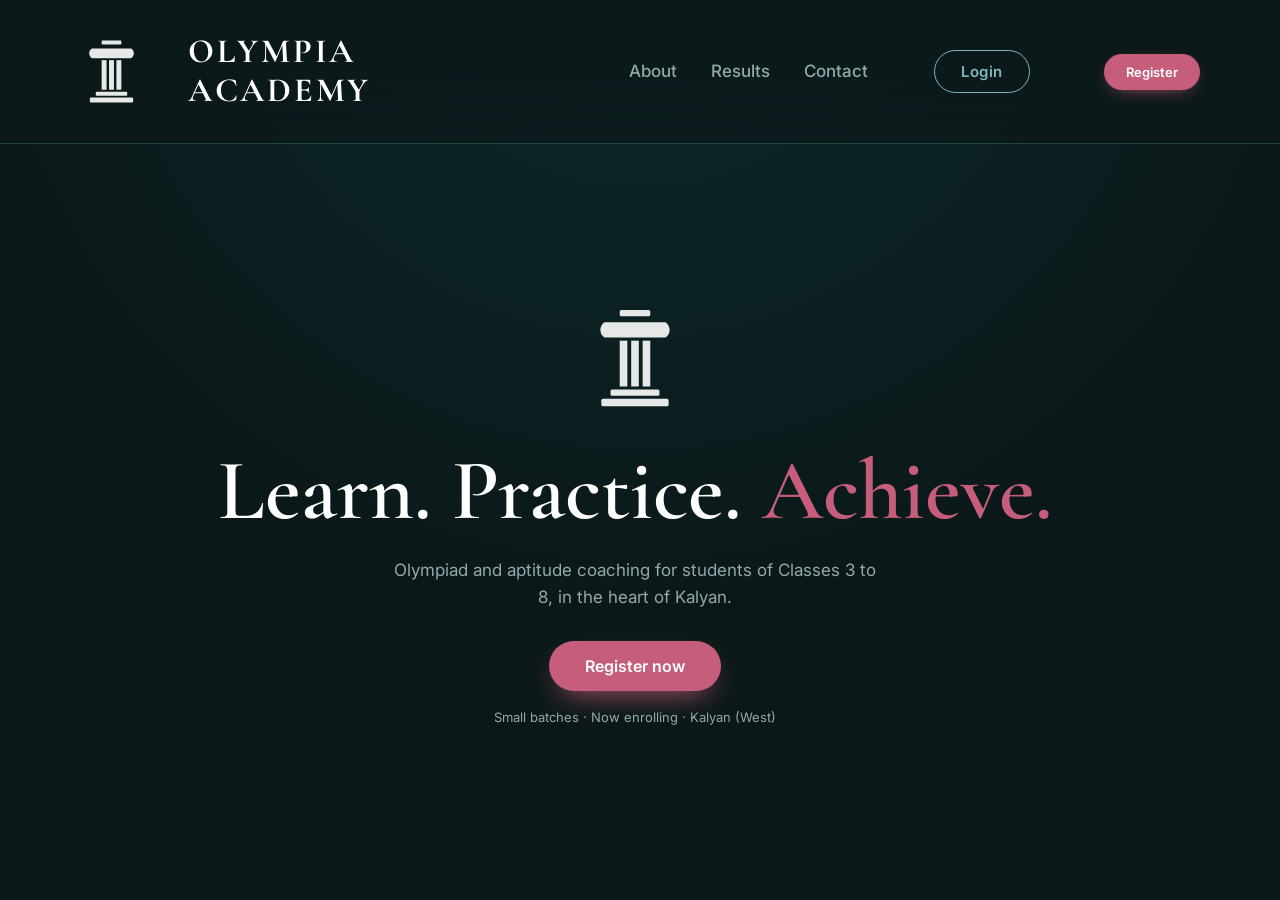
==== commit c0ff71f9: "Update file logic" ====
--- a/index.html
+++ b/index.html
@@ -50,8 +50,17 @@
       </span>
 
     </a>
-    <nav class="links"><a data-go="1">About</a><a data-go="2">Results</a><a data-go="3">Contact</a></nav>
+    <nav class="links">
+      <a data-go="1">About</a>
+      <a data-go="2">Results</a>
+      <a data-go="3">Contact</a>
+    </nav>
+
     <button class="btn btn-ghost" id="loginBtn">Login</button>
+
+    <button class="btn btn-accent header-register" data-open>
+      Register
+    </button>
   </header>
 
   <main id="scroller">
@@ -410,17 +419,17 @@
 
     <div>
       ${(student.achievements[category.id] || [])
-        .map(achievement => {
-          const medalClass = achievement.toLowerCase().includes("gold")
-            ? "gold"
-            : achievement.toLowerCase().includes("silver")
-            ? "silver"
-            : achievement.toLowerCase().includes("bronze")
-            ? "bronze"
-            : "";
-
-          return `<span class="tag ${medalClass}">${escapeHTML(achievement)}</span>`;
-        }).join('')}
+                .map(achievement => {
+                  const medalClass = achievement.toLowerCase().includes("gold")
+                    ? "gold"
+                    : achievement.toLowerCase().includes("silver")
+                      ? "silver"
+                      : achievement.toLowerCase().includes("bronze")
+                        ? "bronze"
+                        : "";
+
+                  return `<span class="tag ${medalClass}">${escapeHTML(achievement)}</span>`;
+                }).join('')}
     </div>
 
   </div>
--- a/style.css
+++ b/style.css
@@ -156,6 +156,7 @@
     letter-spacing: .05em;
 }
 
+
 .brand-stacked, .brand-inline {
     grid-area: 1 / 1;
     transition: opacity .4s ease, transform .55s cubic-bezier(.2, .75, .25, 1);
@@ -215,7 +216,7 @@
 }
 
 .brand i {
-    color: var(--wine);
+    color: var(--accent);
     font-style: normal;
 }
 
@@ -1343,6 +1344,116 @@
     }
 }
 
+/* =====================================
+   RESPONSIVE HEADER + REGISTER BUTTON
+===================================== */
+
+/* Desktop register button */
+header .header-register {
+    padding: 10px 22px;
+    margin-left: 8px;
+    font-size: 13px;
+    white-space: nowrap;
+    box-shadow: 0 5px 18px -8px var(--accent);
+}
+
+/* Tablet and mobile navigation */
+@media (max-width: 820px) {
+
+    header,
+    header.is-compact {
+        display: flex;
+        flex-wrap: wrap;
+        align-items: center;
+        justify-content: space-between;
+        gap: 7px 10px;
+        width: 100%;
+        height: auto;
+        min-height: 0;
+        padding: 9px 14px 8px;
+    }
+
+    /* First row: branding */
+    header .brand {
+        order: 1;
+        flex: 1 1 auto;
+        min-width: 0;
+        gap: 10px;
+    }
+
+    header .brand svg {
+        flex-shrink: 0;
+        width: 28px;
+        height: 32px;
+    }
+
+    header.is-compact .brand {
+        gap: 10px;
+    }
+
+    header.is-compact .brand svg {
+        width: 25px;
+        height: 29px;
+        transform: none;
+    }
+
+    header .brand-name {
+        font-size: clamp(15px, 3.8vw, 21px);
+        letter-spacing: .035em;
+    }
+
+    header.is-compact .brand-name {
+        font-size: clamp(15px, 3.8vw, 21px);
+    }
+
+    header .brand-stacked {
+        display: none;
+    }
+
+    header .brand-inline {
+        opacity: 1;
+        transform: none;
+        pointer-events: auto;
+    }
+
+    /* First row: action buttons */
+    header #loginBtn {
+        order: 2;
+        flex: 0 0 auto;
+        font-size: 11px;
+    }
+
+    header .header-register {
+        order: 3;
+        flex: 0 0 auto;
+        margin-left: 0;
+        padding: 8px 13px;
+        font-size: 11px;
+    }
+
+    /* Second row: navigation remains visible */
+    header .links {
+        order: 4;
+        display: flex;
+        flex: 1 1 100%;
+        align-items: center;
+        justify-content: center;
+        gap: clamp(22px, 8vw, 45px);
+        padding-top: 5px;
+        border-top: 1px solid rgba(127, 184, 188, .12);
+        font-size: 12px;
+    }
+
+    header .links a {
+        padding: 4px 0;
+    }
+
+    /* Content must start below the taller header */
+    .panel {
+        padding-top: 112px;
+    }
+}
+
 @media (max-width: 900px) {
     #results .inner {
         display: grid;
@@ -1532,7 +1643,136 @@
         font-size: 16px;
     }
 }
-
+/* =====================================
+   HALL OF FAME — MOBILE RESPONSIVENESS
+===================================== */
+
+/* Make card positioning predictable */
+.hall-card {
+    position: relative;
+    grid-template-columns: minmax(0, 1fr) 90px;
+    align-items: start;
+}
+
+.hall-info {
+    min-width: 0;
+}
+
+.hall-profile {
+    width: 90px;
+    height: 90px;
+    align-self: start;
+    flex-shrink: 0;
+    border-radius: 10px;
+}
+
+.hall-profile img {
+    width: 100%;
+    height: 100%;
+    object-fit: cover;
+}
+
+/* Tablets */
+@media (max-width: 900px) {
+    .category-students {
+        grid-template-columns: repeat(2, minmax(0, 1fr));
+    }
+
+    .hall-card {
+        grid-template-columns: minmax(0, 1fr) 76px;
+        gap: 10px;
+        padding: 12px;
+        min-height: 155px;
+    }
+
+    .hall-profile {
+        width: 76px;
+        height: 76px;
+    }
+}
+
+/* Mobile phones */
+@media (max-width: 600px) {
+    #results {
+        overflow: hidden;
+    }
+
+    #results .inner {
+        min-height: 0;
+        height: 100%;
+        grid-template-columns: minmax(0, 1fr);
+        grid-template-rows: auto minmax(0, 1fr);
+    }
+
+    .results-top {
+        flex-direction: column;
+        gap: 10px;
+    }
+
+    .stats {
+        grid-template-columns: repeat(2, minmax(0, 1fr));
+        width: 100%;
+    }
+
+    .category-students {
+        grid-template-columns: minmax(0, 1fr);
+        gap: 10px;
+    }
+
+    .hall-card {
+        grid-template-columns: minmax(0, 1fr) 82px;
+        min-height: 125px;
+        padding: 14px;
+        gap: 12px;
+    }
+
+    .hall-profile {
+        width: 82px;
+        height: 82px;
+    }
+
+    .hall-info h3 {
+        font-size: 19px;
+        margin-bottom: 8px;
+    }
+
+    .hall-info small {
+        font-size: 11px;
+        overflow-wrap: anywhere;
+    }
+
+    .hall-info .tag {
+        font-size: 10px;
+        padding: 4px 8px;
+    }
+
+    .category-page {
+        padding-left: 5px;
+        padding-right: 5px;
+    }
+}
+
+/* Very small phones */
+@media (max-width: 360px) {
+    .hall-card {
+        grid-template-columns: minmax(0, 1fr) 68px;
+        gap: 8px;
+        padding: 11px;
+    }
+
+    .hall-profile {
+        width: 68px;
+        height: 68px;
+    }
+
+    .hall-info h3 {
+        font-size: 17px;
+    }
+
+    .hall-info small {
+        font-size: 10px;
+    }
+}
 /* 14. ACCESSIBILITY */
 
 @media (prefers-reduced-motion: reduce) {
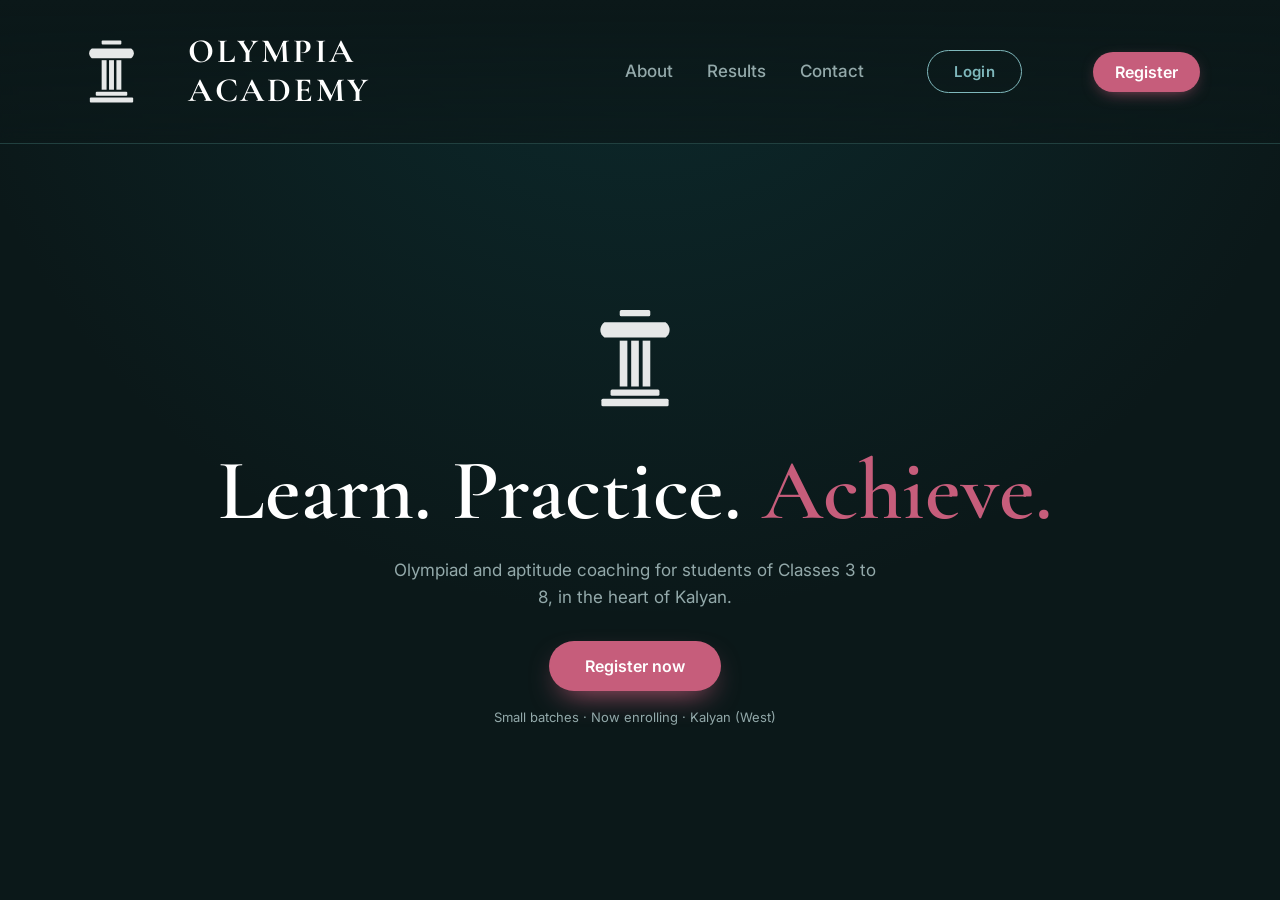
==== commit 5f7fe69c: "Update file logic" ====
--- a/index.html
+++ b/index.html
@@ -6,6 +6,8 @@
   <meta name="viewport" content="width=device-width, initial-scale=1">
   <title>Olympia Academy · Learn. Practice. Achieve.</title>
   <meta name="description" content="Olympia Academy, Kalyan: Olympiad, MAT and JMO coaching for Classes 3 to 8.">
+  <meta name="viewport" content="width=device-width, initial-scale=1.0">
+
   <link rel="preconnect" href="https://fonts.googleapis.com">
   <link
     href="https://fonts.googleapis.com/css2?family=Cormorant+Garamond:wght@500;600;700&family=Inter:wght@400;500;600&display=swap"
--- a/style.css
+++ b/style.css
@@ -1,18 +1,18 @@
 /* =========================================================
 
-    OLYMPIA ACADEMY — STYLESHEET
-
-    Sections: 1 Theme · 2 Typography · 3 Header · 4 Dots · 5 Buttons
-
-    6 Layout · 7 Hero · 8 Results · 9 About · 10 Testimonials
-
-    11 Contact · 12 Modal & forms · 13 Responsive · 14 Accessibility
-
-    Property order: position → display/flex/grid → box model →
-
-    typography → visual → motion/misc
-
-    ========================================================= */
+OLYMPIA ACADEMY — STYLESHEET
+
+Sections: 1 Theme · 2 Typography · 3 Header · 4 Dots · 5 Buttons
+
+6 Layout · 7 Hero · 8 Results · 9 About · 10 Testimonials
+
+11 Contact · 12 Modal & forms · 13 Responsive · 14 Accessibility
+
+Property order: position → display/flex/grid → box model →
+
+typography → visual → motion/misc
+
+========================================================= */
 
 /* 1. THEME & RESET */
 
@@ -156,7 +156,6 @@
     letter-spacing: .05em;
 }
 
-
 .brand-stacked, .brand-inline {
     grid-area: 1 / 1;
     transition: opacity .4s ease, transform .55s cubic-bezier(.2, .75, .25, 1);
@@ -197,7 +196,7 @@
     pointer-events: auto;
 }
 
-/* Legacy brand text (kept in case \\\<b> / \\\<i> are still used in the HTML) */
+/* Legacy brand text (kept in case \\\\\\\\\\\\\\\<b> / \\\\\\\\\\\\\\\<i> are still used in the HTML) */
 
 header .brand b {
     color: #fff;
@@ -454,15 +453,15 @@
 
 /* =========================================================
 
-   HALL OF FAME POLISH
-
-   REPLACE the rules with the same selectors in section 8 of
-
-   style.css (do not append, or the old ones will fight these).
-
-   Your responsive @media rules further down still work as-is.
-
-   \========================================================= */
+HALL OF FAME POLISH
+
+REPLACE the rules with the same selectors in section 8 of
+
+style.css (do not append, or the old ones will fight these).
+
+Your responsive @media rules further down still work as-is.
+
+\========================================================= */
 
 /* ---- 8a. Left column: title, lead and stats as one centred group ---- */
 
@@ -735,6 +734,998 @@
 
 /* 8e. Hall-of-fame cards */
 
+.hall-card::before {
+    position: absolute;
+    top: 0;
+    left: 22px;
+    width: 34px;
+    height: 3px;
+    border-radius: 0 0 3px 3px;
+    background: var(--accent);
+    transition: width var(--transition);
+}
+
+.hall-card::after {
+    content: "★";
+    position: absolute;
+    bottom: 14px;
+    right: 18px;
+    color: rgba(127, 184, 188, .28);
+    font-size: 15px;
+}
+
+.hall-card:hover {
+    border-color: var(--main-hi);
+    box-shadow: 0 14px 30px -18px rgba(0, 0, 0, .6);
+    transform: translateY(-3px);
+}
+
+.hall-card:hover::before {
+    width: 64px;
+}
+
+/* Hall of Fame student names */
+
+.hall-info h3 {
+    align-self: flex-start;
+    text-align: left;
+    width: fit-content;
+    margin: 0 0 12px;
+    padding-bottom: 5px;
+    border-bottom: 1px solid rgba(255, 255, 255, .22);
+}
+
+.hall-info small {
+    display: block;
+    color: var(--muted);
+    font-size: 12px;
+    line-height: 1.5;
+}
+
+.profile-placeholder {
+    display: flex;
+    align-items: center;
+    justify-content: center;
+    width: 100%;
+    height: 100%;
+    color: var(--main-hi);
+    font-size: 38px;
+}
+
+.hall-info .tag {
+    padding: 4px 11px;
+    border: 1px solid rgba(127, 184, 188, 0.312);
+    line-height: 1.35;
+}
+
+.category-empty {
+    display: flex;
+    align-items: center;
+    justify-content: center;
+    min-height: 180px;
+    border: 1px dashed var(--line);
+    border-radius: 14px;
+    background: var(--panel2);
+    color: var(--muted);
+    font-size: 14px;
+    text-align: center;
+}
+
+.tag {
+    display: inline-block;
+    margin: 8px 6px 0 0;
+    border-radius: 99px;
+    font-size: 10px;
+    font-weight: 600;
+}
+
+.tag.gold {
+    border: 1px solid rgba(255, 204, 77, .35);
+    background: rgba(255, 193, 7, .14);
+    color: #ffd56b84;
+}
+
+.tag.silver {
+    border: 1px solid rgba(210, 220, 230, .3);
+    background: rgba(192, 205, 218, .13);
+    color: #D5DEE8;
+}
+
+.tag.bronze {
+    border: 1px solid rgba(205, 127, 80, .35);
+    background: rgba(205, 127, 80, .14);
+    color: #E5A078;
+}
+
+/* 9. ABOUT & TARGET EXAMS */
+
+.cols {
+    display: grid;
+    grid-template-columns: 1fr .8fr;
+    align-items: start;
+    gap: 40px;
+}
+
+.cols h2 {
+    font-size: 34px;
+}
+
+.cols p {
+    margin-top: 17px;
+    color: var(--muted);
+    font-size: 16px;
+}
+
+.exams {
+    display: grid;
+    grid-template-columns: 1fr 1fr;
+    gap: 9px;
+}
+
+.exam {
+    padding: 12px 15px;
+    border: 1px solid var(--line);
+    border-radius: 12px;
+    background: var(--panel2);
+}
+
+.exam b {
+    display: block;
+    color: #fff;
+    font-size: 15px;
+}
+
+.exam span {
+    color: var(--muted);
+    font-size: 12.5px;
+}
+
+.about-inner {
+    max-height: 100%;
+    overflow-y: auto;
+    scrollbar-width: none;
+}
+
+.about-inner::-webkit-scrollbar {
+    display: none;
+}
+
+/* 10. TESTIMONIALS (horizontal scroll) */
+
+.testimony-heading {
+    display: flex;
+    align-items: end;
+    justify-content: space-between;
+    margin: 32px 0 12px;
+}
+
+.testimony-heading h2 {
+    color: #fff;
+    font-size: 27px;
+}
+
+.scroll-hint {
+    padding-bottom: 7px;
+    color: var(--main-hi);
+    font-size: 10px;
+    letter-spacing: .15em;
+    white-space: nowrap;
+}
+
+.testimony-rail {
+    display: flex;
+    align-items: stretch;
+    gap: 14px;
+    width: 100%;
+    min-height: 145px;
+    overflow-x: auto;
+    overflow-y: hidden;
+    padding: 4px 2px 12px;
+    overscroll-behavior-x: contain;
+    scroll-behavior: smooth;
+    scroll-snap-type: x mandatory;
+    scrollbar-width: none;
+    -webkit-overflow-scrolling: touch;
+}
+
+.testimony-rail::-webkit-scrollbar {
+    display: none;
+}
+
+/* Shared card / quote styles */
+
+.card {
+    padding: 20px;
+    border: 1px solid var(--line);
+    border-radius: 16px;
+    background: var(--panel2);
+    scroll-snap-align: start;
+}
+
+.panel:nth-child(odd) .card {
+    background: var(--panel);
+}
+
+.card h3 {
+    color: #fff;
+    font-size: 22px;
+}
+
+.card small {
+    color: var(--muted);
+}
+
+.quote {
+    font-family: var(--serif);
+    font-size: 20px;
+    line-height: 1.4;
+}
+
+.quote + p {
+    margin-top: 12px;
+    color: var(--muted);
+    font-size: 12.5px;
+}
+
+/* Testimonial card overrides */
+
+.testimony-rail .card {
+    display: flex;
+    flex: 0 0 290px;
+    flex-direction: column;
+    justify-content: space-between;
+    min-width: 0;
+    min-height: 125px;
+    padding: 20px;
+    border-radius: 15px;
+    transition: border-color var(--transition), transform var(--transition);
+}
+
+.testimony-rail .card:hover {
+    border-color: var(--main-hi);
+    transform: translateY(-3px);
+}
+
+.testimony-rail .quote {
+    color: var(--text);
+    font-size: 19px;
+}
+
+.testimony-rail .quote + p {
+    margin-top: 14px;
+    font-size: 12px;
+}
+
+/* 11. CONTACT */
+
+.cgrid {
+    display: grid;
+    grid-template-columns: 1fr 1fr 1fr;
+    gap: 28px;
+    margin: 66px 120px 0 140px;
+    color: var(--muted);
+    font-size: 14.5px;
+}
+
+.cgrid h3 {
+    margin-bottom: 6px;
+    color: #fff;
+    font-size: 22px;
+}
+
+.cgrid a:hover {
+    color: var(--main-hi);
+}
+
+.copy {
+    margin-top: 26px;
+    padding-top: 16px;
+    border-top: 1px solid var(--line);
+    color: var(--muted);
+    font-size: 12px;
+}
+
+/* 12. MODALS & FORMS */
+
+.modal {
+    position: fixed;
+    z-index: 50;
+    inset: 0;
+    display: none;
+    align-items: center;
+    justify-content: center;
+    padding: 20px;
+    background: rgba(5, 12, 13, .7);
+}
+
+.modal.open {
+    display: flex;
+}
+
+.box {
+    position: relative;
+    width: 100%;
+    max-width: 480px;
+    max-height: 92vh;
+    overflow: auto;
+    padding: 30px;
+    border: 1px solid var(--line);
+    border-radius: 20px;
+    background: var(--panel);
+    scrollbar-width: none;
+    animation: pop .25s ease;
+}
+
+@keyframes pop {
+    from {
+        opacity: 0;
+        transform: translateY(12px);
+    }
+}
+
+.x {
+    position: absolute;
+    top: 12px;
+    right: 18px;
+    border: 0;
+    background: none;
+    color: var(--muted);
+    font-size: 26px;
+    cursor: pointer;
+}
+
+.box h3 {
+    color: #fff;
+    font-size: 30px;
+}
+
+.box p.s {
+    margin: 4px 0 14px;
+    color: var(--muted);
+    font-size: 14px;
+}
+
+.box .btn {
+    width: 100%;
+    margin-top: 18px;
+}
+
+label, .lbl {
+    display: block;
+    margin: 12px 0 5px;
+    color: var(--text);
+    font-size: 13px;
+    font-weight: 600;
+}
+
+input, select, textarea {
+    width: 100%;
+    padding: 10px 13px;
+    border: 1px solid var(--line);
+    border-radius: 10px;
+    background: var(--bg);
+    color: var(--text);
+    font: 15px var(--sans);
+}
+
+input:focus, select:focus, textarea:focus {
+    border-color: transparent;
+    outline: 2px solid var(--main-hi);
+}
+
+.row {
+    display: grid;
+    grid-template-columns: 1fr 1fr;
+    gap: 12px;
+}
+
+.chips {
+    display: flex;
+    flex-wrap: wrap;
+    gap: 8px;
+}
+
+.chips input {
+    position: absolute;
+    opacity: 0;
+    pointer-events: none;
+}
+
+.chips label {
+    margin: 0;
+    padding: 7px 14px;
+    border: 1px solid var(--line);
+    border-radius: 99px;
+    background: var(--bg);
+    color: var(--muted);
+    font-size: 13px;
+    font-weight: 500;
+    cursor: pointer;
+    transition: var(--transition);
+}
+
+.chips label:hover {
+    border-color: var(--main-hi);
+}
+
+.chips input:checked + label {
+    border-color: var(--main-hi);
+    background: var(--main);
+    color: #fff;
+}
+
+.chips input:focus-visible + label {
+    outline: 2px solid var(--main-hi);
+}
+
+.ok {
+    display: none;
+    padding: 20px 0;
+    text-align: center;
+}
+
+.ok b {
+    color: var(--main-hi);
+    font: 600 28px var(--serif);
+}
+
+/* 13. RESPONSIVE (largest to smallest) */
+
+@media (max-width: 1200px) {
+    #results .inner {
+        gap: 18px;
+        padding: 6px 4px 16px;
+        display: grid;
+        grid-template-columns: minmax(0, 1fr);
+        grid-template-rows: auto minmax(0, 1fr);
+        gap: 16px;
+        height: 100%;
+        padding: 8px 16px 14px;
+    }
+
+    .results-top {
+        grid-template-columns: minmax(0, 1fr);
+        gap: 6px;
+        flex-direction: row;
+        align-items: center;
+        justify-content: space-between;
+        gap: 20px;
+    }
+
+    .results-intro {
+        flex: 1 1 0;
+    }
+
+    .results-intro h2 {
+        font-size: clamp(36px, 7vw, 52px);
+        font-size: clamp(32px, 5vw, 46px);
+    }
+
+    .results-intro h2::after {
+        margin-top: 10px;
+    }
+
+    .results-intro .lead {
+        font-size: 13px;
+    }
+
+    .stats {
+        grid-template-columns: repeat(2, minmax(0, 1fr));
+        width: min(100%, 360px);
+        flex: 0 0 300px;
+        grid-template-columns: repeat(2, minmax(0, 1fr));
+        gap: 8px;
+    }
+
+    .stat {
+        min-height: 30px;
+        min-height: 65px;
+        margin: 0;
+        padding: 8px;
+    }
+
+    .stat b {
+        font-size: 25px;
+    }
+
+    .results-content {
+        min-height: 0;
+    }
+
+    .category-students {
+        grid-template-columns: repeat(3, minmax(0, 1fr));
+        grid-template-columns: repeat(2, minmax(0, 1fr));
+    }
+
+    .hall-card {
+        grid-template-columns: minmax(0, 1fr) 76px;
+        gap: 10px;
+        padding: 12px;
+        min-height: 155px;
+    }
+
+    .hall-profile {
+        width: 76px;
+        height: 76px;
+    }
+}
+
+@media (max-width: 650px) {
+    /* header */
+
+    header {
+        display: flex;
+        align-items: center;
+        justify-content: space-between;
+        gap: 20px;
+        width: 100%;
+        height: 96px;
+        min-height: 76px;
+        padding: 0 18px;
+    }
+
+    header.is-compact {
+        height: 62px;
+        min-height: 62px;
+        padding: 0 16px;
+    }
+
+    header .brand b {
+        font-size: 64px;
+    }
+
+    header.is-compact .brand b {
+        font-size: 20px;
+    }
+
+    header.is-compact #loginBtn {
+        padding: 7px 15px;
+    }
+
+    /* layout */
+
+    .dots {
+        right: 8px;
+    }
+
+    #home .hero {
+        transform: translateY(80px);
+    }
+
+    .cols, .cgrid {
+        grid-template-columns: 2fr;
+        margin: 20px 0 0 2px;
+    }
+
+    .cols h2 {
+        font-size: 28px;
+    }
+
+    .cols p {
+        font-size: 13px;
+    }
+
+    /* First row: branding */
+
+    header .brand {
+        display: flex;
+        flex: 1;
+        align-items: center;
+        gap: 20px;
+        min-width: 0;
+        flex: 1 1 auto;
+        min-width: 0;
+        gap: 10px;
+    }
+
+    header .brand svg {
+        flex-shrink: 0;
+        width: 30px;
+        height: 35px;
+        flex-shrink: 0;
+        width: 28px;
+        height: 32px;
+    }
+
+    header.is-compact .brand {
+        gap: 9px;
+        gap: 10px;
+    }
+
+    header.is-compact .brand svg {
+        width: 26px;
+        height: 30px;
+        transform: translate(16px, 0);
+        width: 25px;
+        height: 29px;
+        transform: none;
+    }
+
+    header .brand-name {
+        min-width: 0;
+        font-size: clamp(16px, 4.5vw, 22px);
+        letter-spacing: .045em;
+        font-size: clamp(15px, 3.8vw, 21px);
+        letter-spacing: .035em;
+    }
+
+    header.is-compact .brand-name {
+        font-size: 0;
+        font-size: clamp(15px, 3.8vw, 21px);
+    }
+
+    header .brand-stacked {
+        display: none;
+    }
+
+    header .brand-inline {
+        opacity: 1;
+        transform: none;
+        pointer-events: auto;
+    }
+
+    /* First row: action buttons */
+
+    header #loginBtn {
+        flex: 0 0 auto;
+        padding: 8px 17px;
+        font-size: 12px;
+        white-space: nowrap;
+        order: 2;
+        flex: 0 0 auto;
+        font-size: 11px;
+    }
+
+    header .header-register {
+        order: 1;
+        flex: 0 0 auto;
+        margin-left: 0;
+        padding: 8px 13px;
+        font-size: 11px;
+    }
+
+    header.is-compact .header-register {
+        padding: 8px 13px;
+        font-size: 11px;
+    }
+
+    /* Second row: navigation remains visible */
+
+    header .links {
+        display: none;
+        order: 4;
+        display: flex;
+        flex: 1 1 100%;
+        align-items: center;
+        justify-content: center;
+        gap: clamp(22px, 8vw, 45px);
+        padding-top: 5px;
+        border-top: 1px solid rgba(127, 184, 188, .12);
+        font-size: 12px;
+    }
+
+    header .links a {
+        padding: 4px 0;
+    }
+
+    /* Content must start below the taller header */
+
+    .panel {
+        align-items: flex-start;
+        padding: 90px 1px 1px;
+        scrollbar-width: none;
+        padding-top: 112px;
+    }
+
+    header, header.is-compact {
+        display: flex;
+        flex-wrap: wrap;
+        align-items: center;
+        justify-content: space-between;
+        gap: 7px 10px;
+        width: 100%;
+        height: auto;
+        min-height: 0;
+        padding: 9px 14px 8px;
+        height: auto !important;
+        min-height: 0 !important;
+        padding: 9px 14px 8px !important;
+        gap: 7px 10px !important;
+        background: var(--bg) !important;
+        box-shadow: none !important;
+        backdrop-filter: none !important;
+        transition: none !important;
+    }
+
+    /* Logo and academy name */
+
+    header .brand, header.is-compact .brand {
+        gap: 10px !important;
+        transform: none !important;
+        transition: none !important;
+    }
+
+    header .brand svg, header.is-compact .brand svg {
+        width: 28px !important;
+        height: 32px !important;
+        transform: none !important;
+    }
+
+    header .brand-name, header.is-compact .brand-name {
+        font-size: clamp(15px, 3.8vw, 21px) !important;
+        letter-spacing: .035em !important;
+    }
+
+    header .brand-stacked, header.is-compact .brand-stacked {
+        display: none !important;
+    }
+
+    header .brand-inline, header.is-compact .brand-inline {
+        opacity: 1 !important;
+        transform: none !important;
+        pointer-events: auto !important;
+    }
+
+    /* Navigation text */
+
+    header .links, header.is-compact .links {
+        display: flex !important;
+        gap: clamp(22px, 8vw, 45px) !important;
+        font-size: 12px !important;
+        transform: none !important;
+        transition: none !important;
+    }
+
+    /* Login button */
+
+    header #loginBtn, header.is-compact #loginBtn {
+        padding: 7px 12px !important;
+        font-size: 11px !important;
+        transform: none !important;
+        transition: none !important;
+    }
+
+    /* Register button */
+
+    header .header-register, header.is-compact .header-register {
+        padding: 8px 13px !important;
+        font-size: 11px !important;
+        transform: none !important;
+        transition: none !important;
+    }
+
+    .results-intro h2 {
+        font-size: clamp(30px, 7vw, 38px);
+        margin-bottom: 8px;
+    }
+
+    .results-intro h2::after {
+        display: none;
+    }
+
+    .results-intro .lead {
+        font-size: 12px;
+        line-height: 1.45;
+    }
+
+    .stat {
+        min-width: 0;
+        min-height: 58px;
+        margin: 0;
+        padding: 6px 3px;
+        gap: 4px;
+    }
+
+    .stat b {
+        font-size: 21px;
+    }
+
+    .stat span {
+        font-size: 8px;
+        letter-spacing: 0;
+    }
+
+    .results-content {
+        gap: 6px;
+    }
+
+    .category-header {
+        gap: 8px;
+        padding: 4px 5px 8px;
+    }
+
+    .subheading {
+        font-size: 21px;
+    }
+
+    .category-description {
+        font-size: 11px;
+    }
+
+    .category-arrow {
+        width: 34px;
+        height: 34px;
+    }
+
+    .category-pagination {
+        min-width: 65px;
+        gap: 6px;
+    }
+
+    .tag {
+        margin: 6px 3px 0 0;
+        padding: 3px 8px;
+        font-size: 10px;
+    }
+
+    #results {
+        overflow: hidden;
+    }
+
+    #results .inner {
+        gap: 12px;
+        padding: 8px 12px 12px;
+        min-height: 0;
+        height: 100%;
+        grid-template-columns: minmax(0, 1fr);
+        grid-template-rows: auto minmax(0, 1fr);
+    }
+
+    .results-top {
+        flex-direction: column;
+        align-items: stretch;
+        gap: 12px;
+        flex-direction: column;
+        gap: 10px;
+    }
+
+    .stats {
+        flex: none;
+        width: 100%;
+        grid-template-columns: repeat(4, minmax(0, 1fr));
+        gap: 7px;
+        grid-template-columns: repeat(2, minmax(0, 1fr));
+        width: 100%;
+    }
+
+    .category-students {
+        grid-template-columns: repeat(2, minmax(0, 1fr));
+        gap: 9px;
+        grid-template-columns: minmax(0, 1fr);
+        gap: 10px;
+    }
+
+    .hall-card {
+        min-height: 165px;
+        height: auto;
+        padding: 14px;
+        grid-template-columns: minmax(0, 1fr) 82px;
+        min-height: 125px;
+        padding: 14px;
+        gap: 12px;
+    }
+
+    .hall-profile {
+        width: 82px;
+        height: 82px;
+    }
+
+    .hall-info h3 {
+        font-size: 18px;
+        font-size: 19px;
+        margin-bottom: 8px;
+    }
+
+    .hall-info small {
+        font-size: 10px;
+        font-size: 11px;
+        overflow-wrap: anywhere;
+    }
+
+    .hall-info .tag {
+        font-size: 10px;
+        padding: 4px 8px;
+    }
+
+    .category-page {
+        padding-left: 5px;
+        padding-right: 5px;
+    }
+}
+
+/* =====================================
+
+RESPONSIVE HEADER + REGISTER BUTTON
+
+===================================== */
+
+/* Desktop register button */
+
+header .header-register {
+    padding: 10px 22px;
+    margin-left: 8px;
+    font-size: 16px;
+    white-space: nowrap;
+    box-shadow: 0 5px 18px -8px var(--accent);
+}
+
+header.is-compact .header-register {
+    padding: 9px 18px;
+    font-size: 13px;
+}
+
+/* Tablet and mobile navigation */
+
+/* =========================================
+
+FINAL FIX — DISABLE ALL MOBILE HEADER
+
+SCROLL-TRIGGERED SIZE CHANGES
+
+========================================= */
+
+/* Very narrow phones */
+
+@media (max-width: 420px) {
+    header, header.is-compact {
+        padding: 8px 10px !important;
+    }
+
+    header .brand-name, header.is-compact .brand-name {
+        font-size: 14px !important;
+    }
+
+    header #loginBtn, header.is-compact #loginBtn {
+        display: none !important;
+    }
+
+    header .header-register, header.is-compact .header-register {
+        padding: 7px 11px !important;
+        font-size: 10px !important;
+    }
+
+    header .links, header.is-compact .links {
+        gap: 0 !important;
+        justify-content: space-around !important;
+        font-size: 11px !important;
+    }
+
+    #results .inner {
+        padding-right: 8px;
+        padding-left: 8px;
+    }
+
+    .stats {
+        gap: 5px;
+    }
+
+    .stat span {
+        font-size: 7px;
+    }
+
+    .category-arrow {
+        width: 30px;
+        height: 30px;
+    }
+
+    .hall-card {
+        min-height: 115px;
+        padding: 11px;
+    }
+
+    .hall-info h3 {
+        font-size: 16px;
+    }
+}
+
+/* =====================================
+
+HALL OF FAME — MOBILE RESPONSIVENESS
+
+===================================== */
+
+/* Make card positioning predictable */
+
 .hall-card {
     display: grid;
     grid-template-columns: minmax(0, 1fr) 110px;
@@ -747,36 +1738,9 @@
     border-radius: 16px;
     background: radial-gradient(circle at 100% 0, rgba(117, 3, 35, 0.214), transparent 55%), linear-gradient(145deg, #1c383b, #173033);
     transition: transform var(--transition), border-color var(--transition), box-shadow var(--transition);
-}
-
-.hall-card::before {
-    position: absolute;
-    top: 0;
-    left: 22px;
-    width: 34px;
-    height: 3px;
-    border-radius: 0 0 3px 3px;
-    background: var(--accent);
-    transition: width var(--transition);
-}
-
-.hall-card::after {
-    content: "★";
-    position: absolute;
-    bottom: 14px;
-    right: 18px;
-    color: rgba(127, 184, 188, .28);
-    font-size: 15px;
-}
-
-.hall-card:hover {
-    border-color: var(--main-hi);
-    box-shadow: 0 14px 30px -18px rgba(0, 0, 0, .6);
-    transform: translateY(-3px);
-}
-
-.hall-card:hover::before {
-    width: 64px;
+    position: relative;
+    grid-template-columns: minmax(0, 1fr) 90px;
+    align-items: start;
 }
 
 .hall-info {
@@ -786,24 +1750,7 @@
     min-width: 0;
     align-items: flex-start;
     width: 100%;
-}
-
-/* Hall of Fame student names */
-
-.hall-info h3 {
-    align-self: flex-start;
-    text-align: left;
-    width: fit-content;
-    margin: 0 0 12px;
-    padding-bottom: 5px;
-    border-bottom: 1px solid rgba(255, 255, 255, .22);
-}
-
-.hall-info small {
-    display: block;
-    color: var(--muted);
-    font-size: 12px;
-    line-height: 1.5;
+    min-width: 0;
 }
 
 .hall-profile {
@@ -814,6 +1761,11 @@
     height: 110px;
     align-self: center;
     overflow: hidden;
+    width: 90px;
+    height: 90px;
+    align-self: start;
+    flex-shrink: 0;
+    border-radius: 10px;
 }
 
 .hall-profile img {
@@ -821,958 +1773,15 @@
     height: 100%;
     object-fit: cover;
     border-radius: 50%;
-}
-
-.profile-placeholder {
-    display: flex;
-    align-items: center;
-    justify-content: center;
-    width: 100%;
-    height: 100%;
-    color: var(--main-hi);
-    font-size: 38px;
-}
-
-.hall-info .tag {
-    padding: 4px 11px;
-    border: 1px solid rgba(127, 184, 188, 0.312);
-    line-height: 1.35;
-}
-
-.category-empty {
-    display: flex;
-    align-items: center;
-    justify-content: center;
-    min-height: 180px;
-    border: 1px dashed var(--line);
-    border-radius: 14px;
-    background: var(--panel2);
-    color: var(--muted);
-    font-size: 14px;
-    text-align: center;
-}
-
-.tag {
-    display: inline-block;
-    margin: 8px 6px 0 0;
-    border-radius: 99px;
-    font-size: 10px;
-    font-weight: 600;
-}
-
-.tag.gold {
-    border: 1px solid rgba(255, 204, 77, .35);
-    background: rgba(255, 193, 7, .14);
-    color: #ffd56b84;
-}
-
-.tag.silver {
-    border: 1px solid rgba(210, 220, 230, .3);
-    background: rgba(192, 205, 218, .13);
-    color: #D5DEE8;
-}
-
-.tag.bronze {
-    border: 1px solid rgba(205, 127, 80, .35);
-    background: rgba(205, 127, 80, .14);
-    color: #E5A078;
-}
-
-/* 9. ABOUT & TARGET EXAMS */
-
-.cols {
-    display: grid;
-    grid-template-columns: 1fr .8fr;
-    align-items: start;
-    gap: 40px;
-}
-
-.cols h2 {
-    font-size: 34px;
-}
-
-.cols p {
-    margin-top: 17px;
-    color: var(--muted);
-    font-size: 16px;
-}
-
-.exams {
-    display: grid;
-    grid-template-columns: 1fr 1fr;
-    gap: 9px;
-}
-
-.exam {
-    padding: 12px 15px;
-    border: 1px solid var(--line);
-    border-radius: 12px;
-    background: var(--panel2);
-}
-
-.exam b {
-    display: block;
-    color: #fff;
-    font-size: 15px;
-}
-
-.exam span {
-    color: var(--muted);
-    font-size: 12.5px;
-}
-
-.about-inner {
-    max-height: 100%;
-    overflow-y: auto;
-    scrollbar-width: none;
-}
-
-.about-inner::-webkit-scrollbar {
-    display: none;
-}
-
-/* 10. TESTIMONIALS (horizontal scroll) */
-
-.testimony-heading {
-    display: flex;
-    align-items: end;
-    justify-content: space-between;
-    margin: 32px 0 12px;
-}
-
-.testimony-heading h2 {
-    color: #fff;
-    font-size: 27px;
-}
-
-.scroll-hint {
-    padding-bottom: 7px;
-    color: var(--main-hi);
-    font-size: 10px;
-    letter-spacing: .15em;
-    white-space: nowrap;
-}
-
-.testimony-rail {
-    display: flex;
-    align-items: stretch;
-    gap: 14px;
-    width: 100%;
-    min-height: 145px;
-    overflow-x: auto;
-    overflow-y: hidden;
-    padding: 4px 2px 12px;
-    overscroll-behavior-x: contain;
-    scroll-behavior: smooth;
-    scroll-snap-type: x mandatory;
-    scrollbar-width: none;
-    -webkit-overflow-scrolling: touch;
-}
-
-.testimony-rail::-webkit-scrollbar {
-    display: none;
-}
-
-/* Shared card / quote styles */
-
-.card {
-    padding: 20px;
-    border: 1px solid var(--line);
-    border-radius: 16px;
-    background: var(--panel2);
-    scroll-snap-align: start;
-}
-
-.panel:nth-child(odd) .card {
-    background: var(--panel);
-}
-
-.card h3 {
-    color: #fff;
-    font-size: 22px;
-}
-
-.card small {
-    color: var(--muted);
-}
-
-.quote {
-    font-family: var(--serif);
-    font-size: 20px;
-    line-height: 1.4;
-}
-
-.quote + p {
-    margin-top: 12px;
-    color: var(--muted);
-    font-size: 12.5px;
-}
-
-/* Testimonial card overrides */
-
-.testimony-rail .card {
-    display: flex;
-    flex: 0 0 290px;
-    flex-direction: column;
-    justify-content: space-between;
-    min-width: 0;
-    min-height: 125px;
-    padding: 20px;
-    border-radius: 15px;
-    transition: border-color var(--transition), transform var(--transition);
-}
-
-.testimony-rail .card:hover {
-    border-color: var(--main-hi);
-    transform: translateY(-3px);
-}
-
-.testimony-rail .quote {
-    color: var(--text);
-    font-size: 19px;
-}
-
-.testimony-rail .quote + p {
-    margin-top: 14px;
-    font-size: 12px;
-}
-
-/* 11. CONTACT */
-
-.cgrid {
-    display: grid;
-    grid-template-columns: 1fr 1fr 1fr;
-    gap: 28px;
-    margin: 66px 120px 0 140px;
-    color: var(--muted);
-    font-size: 14.5px;
-}
-
-.cgrid h3 {
-    margin-bottom: 6px;
-    color: #fff;
-    font-size: 22px;
-}
-
-.cgrid a:hover {
-    color: var(--main-hi);
-}
-
-.copy {
-    margin-top: 26px;
-    padding-top: 16px;
-    border-top: 1px solid var(--line);
-    color: var(--muted);
-    font-size: 12px;
-}
-
-/* 12. MODALS & FORMS */
-
-.modal {
-    position: fixed;
-    z-index: 50;
-    inset: 0;
-    display: none;
-    align-items: center;
-    justify-content: center;
-    padding: 20px;
-    background: rgba(5, 12, 13, .7);
-}
-
-.modal.open {
-    display: flex;
-}
-
-.box {
-    position: relative;
-    width: 100%;
-    max-width: 480px;
-    max-height: 92vh;
-    overflow: auto;
-    padding: 30px;
-    border: 1px solid var(--line);
-    border-radius: 20px;
-    background: var(--panel);
-    scrollbar-width: none;
-    animation: pop .25s ease;
-}
-
-@keyframes pop {
-    from {
-        opacity: 0;
-        transform: translateY(12px);
-    }
-}
-
-.x {
-    position: absolute;
-    top: 12px;
-    right: 18px;
-    border: 0;
-    background: none;
-    color: var(--muted);
-    font-size: 26px;
-    cursor: pointer;
-}
-
-.box h3 {
-    color: #fff;
-    font-size: 30px;
-}
-
-.box p.s {
-    margin: 4px 0 14px;
-    color: var(--muted);
-    font-size: 14px;
-}
-
-.box .btn {
-    width: 100%;
-    margin-top: 18px;
-}
-
-label, .lbl {
-    display: block;
-    margin: 12px 0 5px;
-    color: var(--text);
-    font-size: 13px;
-    font-weight: 600;
-}
-
-input, select, textarea {
-    width: 100%;
-    padding: 10px 13px;
-    border: 1px solid var(--line);
-    border-radius: 10px;
-    background: var(--bg);
-    color: var(--text);
-    font: 15px var(--sans);
-}
-
-input:focus, select:focus, textarea:focus {
-    border-color: transparent;
-    outline: 2px solid var(--main-hi);
-}
-
-.row {
-    display: grid;
-    grid-template-columns: 1fr 1fr;
-    gap: 12px;
-}
-
-.chips {
-    display: flex;
-    flex-wrap: wrap;
-    gap: 8px;
-}
-
-.chips input {
-    position: absolute;
-    opacity: 0;
-    pointer-events: none;
-}
-
-.chips label {
-    margin: 0;
-    padding: 7px 14px;
-    border: 1px solid var(--line);
-    border-radius: 99px;
-    background: var(--bg);
-    color: var(--muted);
-    font-size: 13px;
-    font-weight: 500;
-    cursor: pointer;
-    transition: var(--transition);
-}
-
-.chips label:hover {
-    border-color: var(--main-hi);
-}
-
-.chips input:checked + label {
-    border-color: var(--main-hi);
-    background: var(--main);
-    color: #fff;
-}
-
-.chips input:focus-visible + label {
-    outline: 2px solid var(--main-hi);
-}
-
-.ok {
-    display: none;
-    padding: 20px 0;
-    text-align: center;
-}
-
-.ok b {
-    color: var(--main-hi);
-    font: 600 28px var(--serif);
-}
-
-/* 13. RESPONSIVE (largest to smallest) */
-
-@media (max-width: 900px) {
-    #results .inner {
-        gap: 18px;
-        padding: 6px 4px 16px;
-    }
-
-    .results-top {
-        grid-template-columns: minmax(0, 1fr);
-        gap: 6px;
-    }
-
-    .results-intro h2 {
-        font-size: clamp(36px, 7vw, 52px);
-    }
-
-    .stats {
-        grid-template-columns: repeat(2, minmax(0, 1fr));
-        width: min(100%, 360px);
-    }
-
-    .stat {
-        min-height: 30px;
-    }
-}
-
-@media (max-width: 820px) {
-    /* header */
-
-    header {
-        display: flex;
-        align-items: center;
-        justify-content: space-between;
-        gap: 20px;
-        width: 100%;
-        height: 96px;
-        min-height: 76px;
-        padding: 0 18px;
-    }
-
-    header.is-compact {
-        height: 62px;
-        min-height: 62px;
-        padding: 0 16px;
-    }
-
-    header .links {
-        display: none;
-    }
-
-    header .brand {
-        display: flex;
-        flex: 1;
-        align-items: center;
-        gap: 20px;
-        min-width: 0;
-    }
-
-    header.is-compact .brand {
-        gap: 9px;
-    }
-
-    header .brand svg {
-        flex-shrink: 0;
-        width: 30px;
-        height: 35px;
-    }
-
-    header.is-compact .brand svg {
-        width: 26px;
-        height: 30px;
-        transform: translate(16px, 0);
-    }
-
-    header .brand-name {
-        min-width: 0;
-        font-size: clamp(16px, 4.5vw, 22px);
-        letter-spacing: .045em;
-    }
-
-    header.is-compact .brand-name {
-        font-size: 0;
-    }
-
-    header .brand b {
-        font-size: 64px;
-    }
-
-    header.is-compact .brand b {
-        font-size: 20px;
-    }
-
-    header #loginBtn {
-        flex: 0 0 auto;
-        padding: 8px 17px;
-        font-size: 12px;
-        white-space: nowrap;
-    }
-
-    header.is-compact #loginBtn {
-        padding: 7px 15px;
-    }
-
-    /* layout */
-
-    .panel {
-        align-items: flex-start;
-        padding: 90px 1px 1px;
-        scrollbar-width: none;
-    }
-
-    .dots {
-        right: 8px;
-    }
-
-    #home .hero {
-        transform: translateY(80px);
-    }
-
-    .cols, .cgrid {
-        grid-template-columns: 2fr;
-        margin: 20px 0 0 2px;
-    }
-
-    .cols h2 {
-        font-size: 28px;
-    }
-
-    .cols p {
-        font-size: 13px;
-    }
-}
-
-/* =====================================
-   RESPONSIVE HEADER + REGISTER BUTTON
-===================================== */
-
-/* Desktop register button */
-header .header-register {
-    padding: 10px 22px;
-    margin-left: 8px;
-    font-size: 13px;
-    white-space: nowrap;
-    box-shadow: 0 5px 18px -8px var(--accent);
-}
-
-/* Tablet and mobile navigation */
-@media (max-width: 820px) {
-
-    header,
-    header.is-compact {
-        display: flex;
-        flex-wrap: wrap;
-        align-items: center;
-        justify-content: space-between;
-        gap: 7px 10px;
-        width: 100%;
-        height: auto;
-        min-height: 0;
-        padding: 9px 14px 8px;
-    }
-
-    /* First row: branding */
-    header .brand {
-        order: 1;
-        flex: 1 1 auto;
-        min-width: 0;
-        gap: 10px;
-    }
-
-    header .brand svg {
-        flex-shrink: 0;
-        width: 28px;
-        height: 32px;
-    }
-
-    header.is-compact .brand {
-        gap: 10px;
-    }
-
-    header.is-compact .brand svg {
-        width: 25px;
-        height: 29px;
-        transform: none;
-    }
-
-    header .brand-name {
-        font-size: clamp(15px, 3.8vw, 21px);
-        letter-spacing: .035em;
-    }
-
-    header.is-compact .brand-name {
-        font-size: clamp(15px, 3.8vw, 21px);
-    }
-
-    header .brand-stacked {
-        display: none;
-    }
-
-    header .brand-inline {
-        opacity: 1;
-        transform: none;
-        pointer-events: auto;
-    }
-
-    /* First row: action buttons */
-    header #loginBtn {
-        order: 2;
-        flex: 0 0 auto;
-        font-size: 11px;
-    }
-
-    header .header-register {
-        order: 3;
-        flex: 0 0 auto;
-        margin-left: 0;
-        padding: 8px 13px;
-        font-size: 11px;
-    }
-
-    /* Second row: navigation remains visible */
-    header .links {
-        order: 4;
-        display: flex;
-        flex: 1 1 100%;
-        align-items: center;
-        justify-content: center;
-        gap: clamp(22px, 8vw, 45px);
-        padding-top: 5px;
-        border-top: 1px solid rgba(127, 184, 188, .12);
-        font-size: 12px;
-    }
-
-    header .links a {
-        padding: 4px 0;
-    }
-
-    /* Content must start below the taller header */
-    .panel {
-        padding-top: 112px;
-    }
-}
-
-@media (max-width: 900px) {
-    #results .inner {
-        display: grid;
-        grid-template-columns: minmax(0, 1fr);
-        grid-template-rows: auto minmax(0, 1fr);
-        gap: 16px;
-        height: 100%;
-        padding: 8px 16px 14px;
-    }
-
-    .results-top {
-        flex-direction: row;
-        align-items: center;
-        justify-content: space-between;
-        gap: 20px;
-    }
-
-    .results-intro {
-        flex: 1 1 0;
-    }
-
-    .results-intro h2 {
-        font-size: clamp(32px, 5vw, 46px);
-    }
-
-    .results-intro h2::after {
-        margin-top: 10px;
-    }
-
-    .results-intro .lead {
-        font-size: 13px;
-    }
-
-    .stats {
-        flex: 0 0 300px;
-        grid-template-columns: repeat(2, minmax(0, 1fr));
-        gap: 8px;
-    }
-
-    .stat {
-        min-height: 65px;
-        margin: 0;
-        padding: 8px;
-    }
-
-    .stat b {
-        font-size: 25px;
-    }
-
-    .results-content {
-        min-height: 0;
-    }
-
-    .category-students {
-        grid-template-columns: repeat(3, minmax(0, 1fr));
-    }
-}
-
-@media (max-width: 750px) {
-    #results .inner {
-        gap: 12px;
-        padding: 8px 12px 12px;
-    }
-
-    .results-top {
-        flex-direction: column;
-        align-items: stretch;
-        gap: 12px;
-    }
-
-    .results-intro h2 {
-        font-size: clamp(30px, 7vw, 38px);
-        margin-bottom: 8px;
-    }
-
-    .results-intro h2::after {
-        display: none;
-    }
-
-    .results-intro .lead {
-        font-size: 12px;
-        line-height: 1.45;
-    }
-
-    .stats {
-        flex: none;
-        width: 100%;
-        grid-template-columns: repeat(4, minmax(0, 1fr));
-        gap: 7px;
-    }
-
-    .stat {
-        min-width: 0;
-        min-height: 58px;
-        margin: 0;
-        padding: 6px 3px;
-        gap: 4px;
-    }
-
-    .stat b {
-        font-size: 21px;
-    }
-
-    .stat span {
-        font-size: 8px;
-        letter-spacing: 0;
-    }
-
-    .results-content {
-        gap: 6px;
-    }
-
-    .category-header {
-        gap: 8px;
-        padding: 4px 5px 8px;
-    }
-
-    .subheading {
-        font-size: 21px;
-    }
-
-    .category-description {
-        font-size: 11px;
-    }
-
-    .category-arrow {
-        width: 34px;
-        height: 34px;
-    }
-
-    .category-pagination {
-        min-width: 65px;
-        gap: 6px;
-    }
-
-    .category-students {
-        grid-template-columns: repeat(2, minmax(0, 1fr));
-        gap: 9px;
-    }
-
-    .hall-card {
-        min-height: 165px;
-        height: auto;
-        padding: 14px;
-    }
-
-    .hall-info h3 {
-        font-size: 18px;
-    }
-
-    .hall-info small {
-        font-size: 10px;
-    }
-
-    .tag {
-        margin: 6px 3px 0 0;
-        padding: 3px 8px;
-        font-size: 10px;
-    }
-}
-
-@media (max-width: 420px) {
-    #results .inner {
-        padding-right: 8px;
-        padding-left: 8px;
-    }
-
-    .stats {
-        gap: 5px;
-    }
-
-    .stat span {
-        font-size: 7px;
-    }
-
-    .category-arrow {
-        width: 30px;
-        height: 30px;
-    }
-
-    .hall-card {
-        min-height: 115px;
-        padding: 11px;
-    }
-
-    .hall-info h3 {
-        font-size: 16px;
-    }
-}
-/* =====================================
-   HALL OF FAME — MOBILE RESPONSIVENESS
-===================================== */
-
-/* Make card positioning predictable */
-.hall-card {
-    position: relative;
-    grid-template-columns: minmax(0, 1fr) 90px;
-    align-items: start;
-}
-
-.hall-info {
-    min-width: 0;
-}
-
-.hall-profile {
-    width: 90px;
-    height: 90px;
-    align-self: start;
-    flex-shrink: 0;
-    border-radius: 10px;
-}
-
-.hall-profile img {
     width: 100%;
     height: 100%;
     object-fit: cover;
 }
 
 /* Tablets */
-@media (max-width: 900px) {
-    .category-students {
-        grid-template-columns: repeat(2, minmax(0, 1fr));
-    }
-
-    .hall-card {
-        grid-template-columns: minmax(0, 1fr) 76px;
-        gap: 10px;
-        padding: 12px;
-        min-height: 155px;
-    }
-
-    .hall-profile {
-        width: 76px;
-        height: 76px;
-    }
-}
 
 /* Mobile phones */
-@media (max-width: 600px) {
-    #results {
-        overflow: hidden;
-    }
-
-    #results .inner {
-        min-height: 0;
-        height: 100%;
-        grid-template-columns: minmax(0, 1fr);
-        grid-template-rows: auto minmax(0, 1fr);
-    }
-
-    .results-top {
-        flex-direction: column;
-        gap: 10px;
-    }
-
-    .stats {
-        grid-template-columns: repeat(2, minmax(0, 1fr));
-        width: 100%;
-    }
-
-    .category-students {
-        grid-template-columns: minmax(0, 1fr);
-        gap: 10px;
-    }
-
-    .hall-card {
-        grid-template-columns: minmax(0, 1fr) 82px;
-        min-height: 125px;
-        padding: 14px;
-        gap: 12px;
-    }
-
-    .hall-profile {
-        width: 82px;
-        height: 82px;
-    }
-
-    .hall-info h3 {
-        font-size: 19px;
-        margin-bottom: 8px;
-    }
-
-    .hall-info small {
-        font-size: 11px;
-        overflow-wrap: anywhere;
-    }
-
-    .hall-info .tag {
-        font-size: 10px;
-        padding: 4px 8px;
-    }
-
-    .category-page {
-        padding-left: 5px;
-        padding-right: 5px;
-    }
-}
-
-/* Very small phones */
-@media (max-width: 360px) {
-    .hall-card {
-        grid-template-columns: minmax(0, 1fr) 68px;
-        gap: 8px;
-        padding: 11px;
-    }
-
-    .hall-profile {
-        width: 68px;
-        height: 68px;
-    }
-
-    .hall-info h3 {
-        font-size: 17px;
-    }
-
-    .hall-info small {
-        font-size: 10px;
-    }
-}
+
 /* 14. ACCESSIBILITY */
 
 @media (prefers-reduced-motion: reduce) {
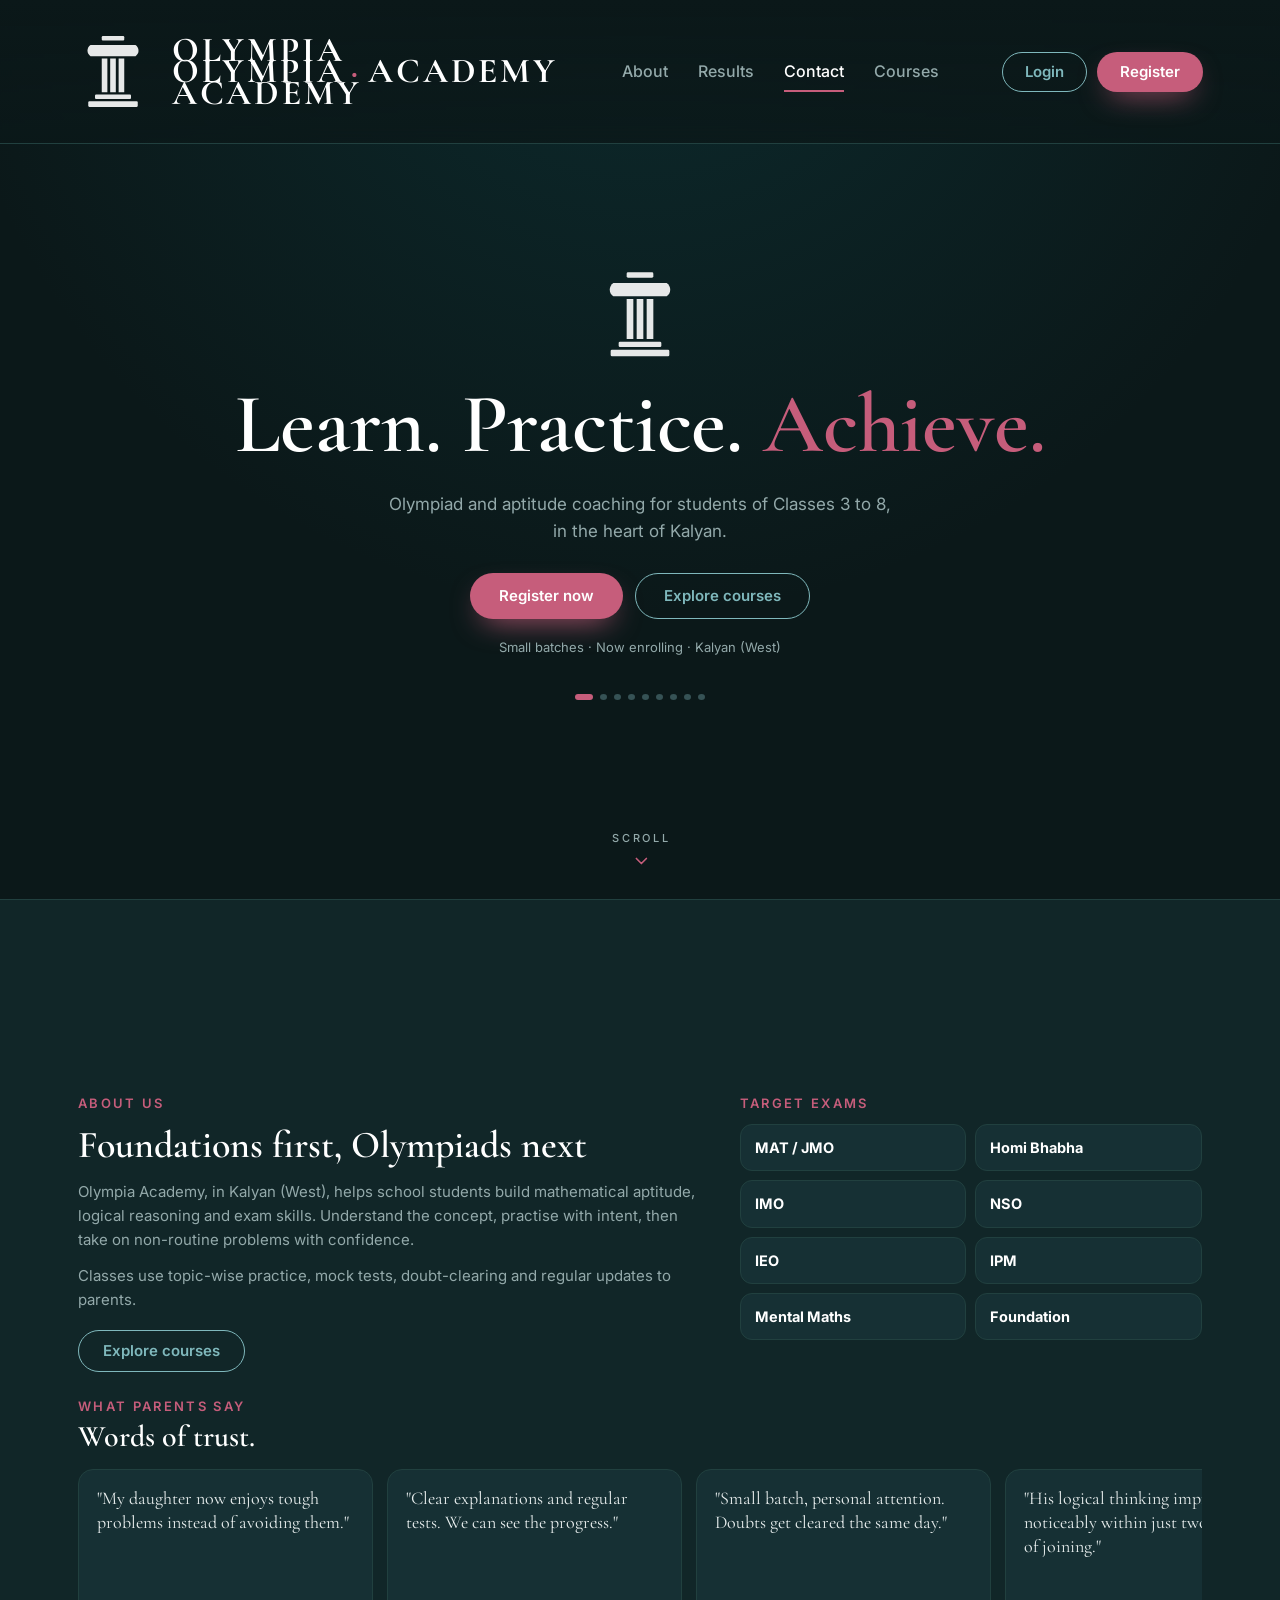
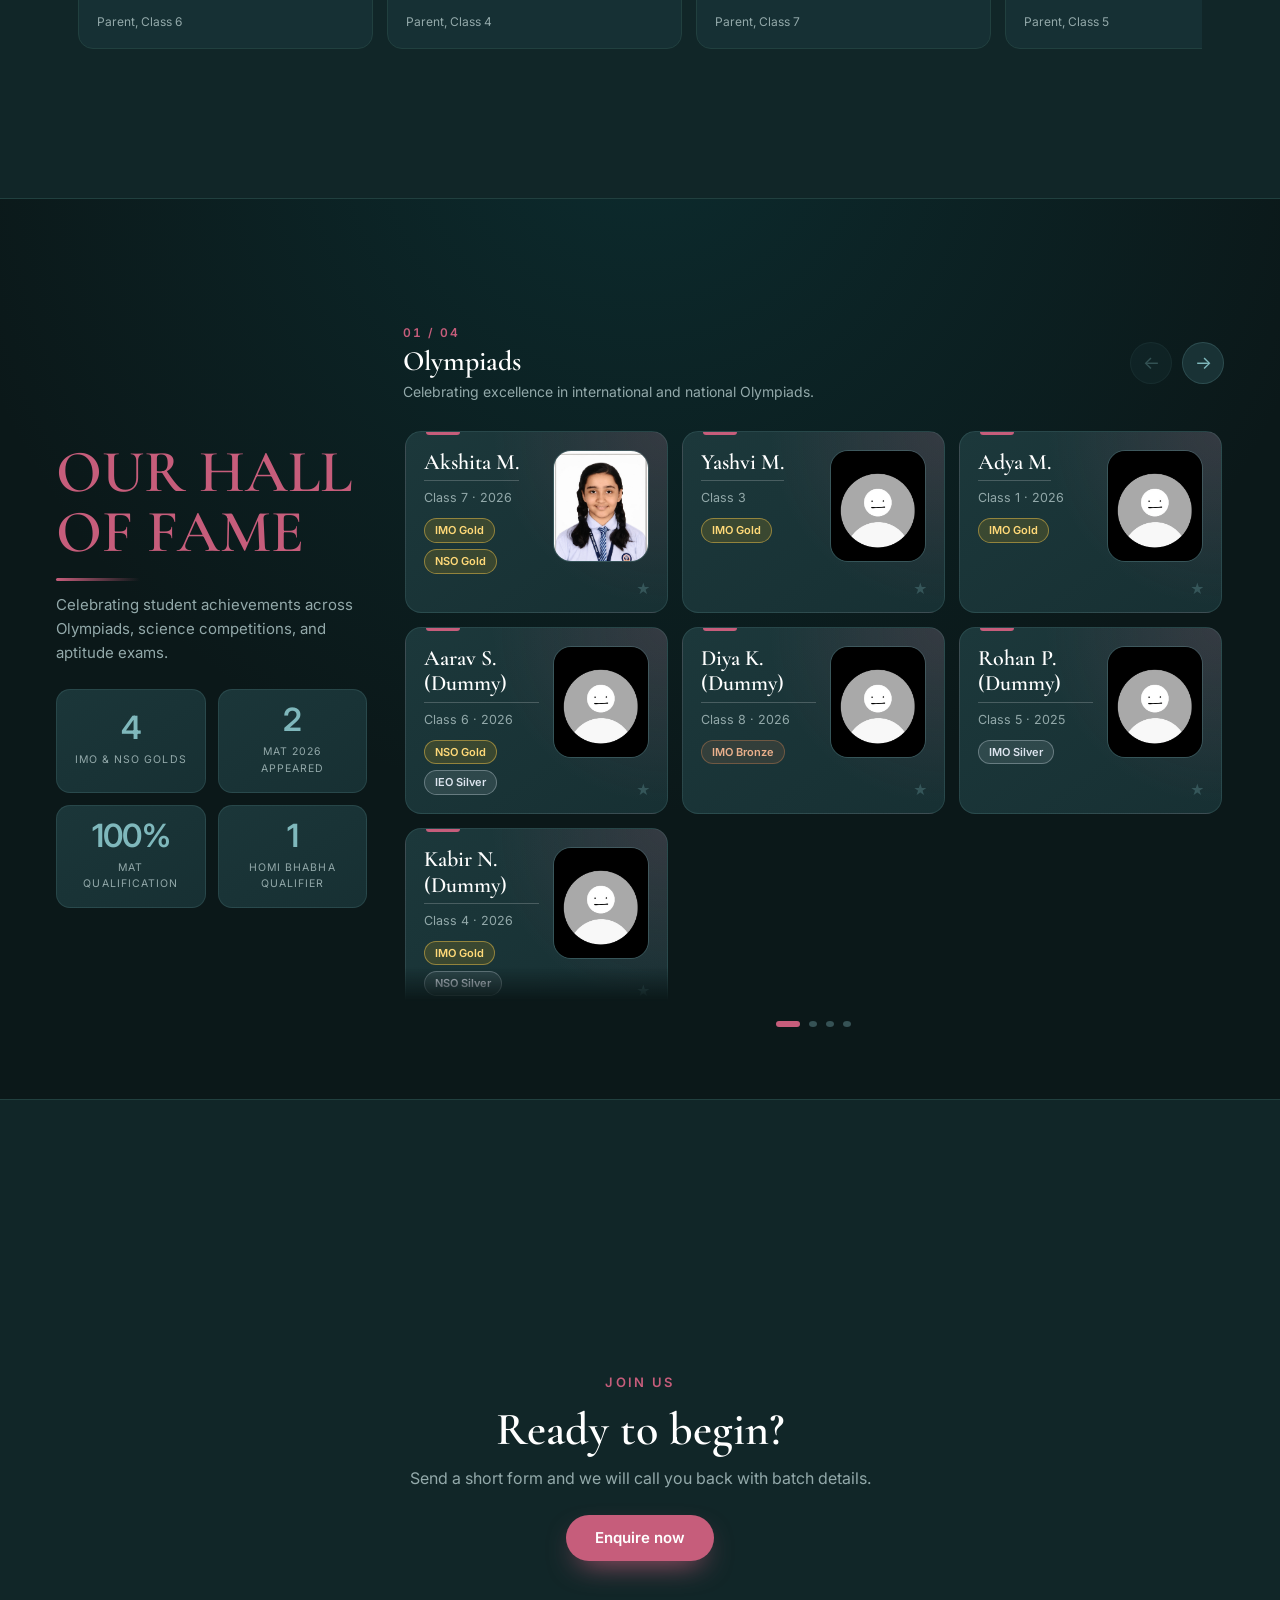
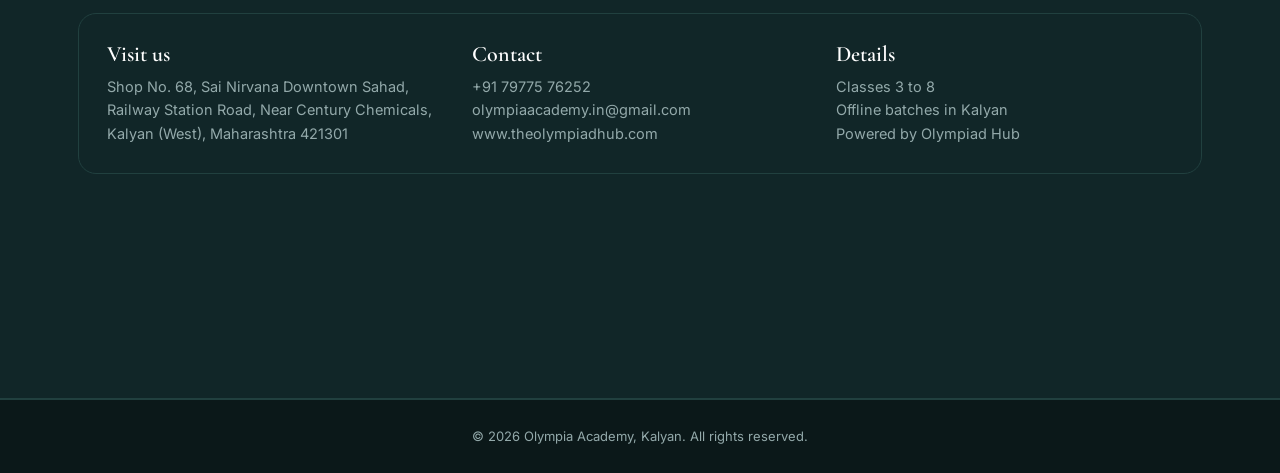
==== commit 2b39fea1: "Update file logic" ====
--- a/index.html
+++ b/index.html
@@ -3,110 +3,115 @@
 
 <head>
   <meta charset="UTF-8">
-  <meta name="viewport" content="width=device-width, initial-scale=1">
+  <meta name="viewport" content="width=device-width, initial-scale=1, viewport-fit=cover">
   <title>Olympia Academy · Learn. Practice. Achieve.</title>
   <meta name="description" content="Olympia Academy, Kalyan: Olympiad, MAT and JMO coaching for Classes 3 to 8.">
-  <meta name="viewport" content="width=device-width, initial-scale=1.0">
+  <meta property="og:title" content="Olympia Academy · Learn. Practice. Achieve.">
+  <meta property="og:description" content="Olympiad, MAT and JMO coaching for Classes 3 to 8 in Kalyan (West).">
+  <meta property="og:type" content="website">
+  <link rel="icon" href="images/logo.svg" type="image/svg+xml">
 
   <link rel="preconnect" href="https://fonts.googleapis.com">
+  <link rel="preconnect" href="https://fonts.gstatic.com" crossorigin>
   <link
     href="https://fonts.googleapis.com/css2?family=Cormorant+Garamond:wght@500;600;700&family=Inter:wght@400;500;600&display=swap"
     rel="stylesheet">
+  <link rel="stylesheet" href="base.css">
+  <link rel="stylesheet" href="header.css">
   <link rel="stylesheet" href="style.css">
+  <script src="app.js" defer></script>
+  <script src="home.js" defer></script>
 </head>
 
 <body>
 
-  <svg width="0" height="0" style="position:absolute" aria-hidden="true">
-    <symbol id="pillar" viewBox="0 0 64 72">
-      <g fill="#E6E8E8">
-        <rect x="22" y="4" width="20" height="4" rx="1" />
-        <path d="M12 12h40a6 6 0 0 1 0 10H12a6 6 0 0 1 0-10z" />
-        <rect x="22" y="24" width="5" height="30" />
-        <rect x="29.5" y="24" width="5" height="30" />
-        <rect x="37" y="24" width="5" height="30" />
-        <rect x="16" y="56" width="32" height="4" rx="1" />
-        <rect x="10" y="62" width="44" height="5" rx="1" />
-      </g>
-    </symbol>
-  </svg>
-
   <header>
-    <a class="brand" data-go="0">
-
-      <svg>
-        <use href="#pillar" />
-      </svg>
-
+    <a class="brand" href="#home">
+      <img class="brand-logo" src="images/logo.svg" alt="" aria-hidden="true">
       <span class="brand-name">
-
         <span class="brand-stacked">
           <span>OLYMPIA</span>
           <span>ACADEMY</span>
         </span>
-
         <span class="brand-inline">
           OLYMPIA <i>·</i> ACADEMY
         </span>
-
       </span>
-
     </a>
-    <nav class="links">
-      <a data-go="1">About</a>
-      <a data-go="2">Results</a>
-      <a data-go="3">Contact</a>
+
+    <nav class="links" aria-label="Primary">
+      <a href="#about">About</a>
+      <a href="#results">Results</a>
+      <a href="#contact">Contact</a>
+      <a href="courses.html">Courses</a>
     </nav>
 
-    <button class="btn btn-ghost" id="loginBtn">Login</button>
-
-    <button class="btn btn-accent header-register" data-open>
-      Register
-    </button>
+
+    <div class="header-actions">
+      <button type="button" class="btn btn-ghost" id="loginBtn">Login</button>
+      <button type="button" class="btn btn-accent header-register" data-open>
+        Register
+      </button>
+    </div>
   </header>
 
-  <main id="scroller">
-
-    <section class="panel" id="home" style="position:relative">
-      <div class="inner hero">
-        <svg class="big">
-          <use href="#pillar" />
+  <main>
+
+    <section class="panel hero-panel" id="home">
+      <div class="hero-carousel" id="heroCarousel">
+        <div class="hero-track" id="heroTrack">
+          <div class="hero-slide">
+            <div class="hero">
+              <img class="hero-emblem" src="images/logo.svg" alt="" aria-hidden="true">
+              <h1>Learn. Practice. <span>Achieve.</span></h1>
+              <p>Olympiad and aptitude coaching for students of Classes 3 to 8, in the heart of Kalyan.</p>
+              <div class="hero-actions">
+                <button type="button" class="btn btn-accent" data-open>Register now</button>
+                <a class="btn btn-ghost" href="courses.html">Explore courses</a>
+              </div>
+              <small>Small batches · Now enrolling · Kalyan (West)</small>
+            </div>
+          </div>
+        </div>
+        <div class="hero-dots" id="heroDots"></div>
+      </div>
+
+      <a class="hint" href="#about" aria-label="Scroll to About">
+        <span>SCROLL</span>
+        <svg viewBox="0 0 24 24" aria-hidden="true">
+          <path d="M6 9l6 6 6-6" />
         </svg>
-        <h1>Learn. Practice. <span>Achieve.</span></h1>
-        <p>Olympiad and aptitude coaching for students of Classes 3 to 8, in the heart of Kalyan.</p>
-        <button class="btn btn-accent" data-open>Register now</button>
-        <small>Small batches · Now enrolling · Kalyan (West)</small>
-      </div>
-    </section>
-
-    <section class="panel" id="about" style="position:relative">
-      <div class="inner about-inner">
-
-        <div class=" cols">
+      </a>
+    </section>
+
+    <section class="panel" id="about">
+      <div class="wrap">
+        <div class="cols">
           <div>
             <div class="eyebrow">About us</div>
             <h2>Foundations first, Olympiads next</h2>
             <p>Olympia Academy, in Kalyan (West), helps school students build mathematical aptitude, logical reasoning
-              and
-              exam skills. Understand the concept, practise with intent, then take on non-routine problems with
+              and exam skills. Understand the concept, practise with intent, then take on non-routine problems with
               confidence.</p>
-            <p>Classes use topic-wise practice, mock tests, doubt-clearing and regular updates to parents. Powered by
-              Olympiad Hub.</p>
-          </div>
+            <p>Classes use topic-wise practice, mock tests, doubt-clearing and regular updates to parents.</p>
+            <a class="btn btn-ghost about-cta" href="courses.html">Explore courses</a>
+          </div>
+
           <div>
             <div class="eyebrow">Target exams</div>
             <div class="exams">
               <div class="exam"><b>MAT / JMO</b></div>
-              <div class="exam"><b>Homi Bhabha</b><span></span></div>
+              <div class="exam"><b>Homi Bhabha</b></div>
               <div class="exam"><b>IMO</b></div>
               <div class="exam"><b>NSO</b></div>
-              <div class="exam"><b>IEO</b><span></span></div>
-              <div class="exam"><b>IPM</b><span></span></div>
-              <div class="exam"><b>Mental Maths</b><span></span></div>
-              <div class="exam"><b>Foundation</b><span></span></div>
-            </div>
-          </div>
-        </div>
+              <div class="exam"><b>IEO</b></div>
+              <div class="exam"><b>IPM</b></div>
+              <div class="exam"><b>Mental Maths</b></div>
+              <div class="exam"><b>Foundation</b></div>
+            </div>
+          </div>
+        </div>
+
         <div class="testimony-heading">
           <div>
             <div class="eyebrow">What parents say</div>
@@ -114,465 +119,119 @@
           </div>
         </div>
         <div class="testimony-rail" id="testimonyRail"></div>
-
-      </div>
-
-    </section>
+      </div>
+    </section>
+
     <section class="panel" id="results">
-      <div class="inner">
-
-        <!-- TOP HEADER: TITLE LEFT, STATS RIGHT -->
+      <div class="wrap results-layout">
         <div class="results-top">
-
           <div class="results-intro">
-            <h2 style="color: var(--accent);">OUR HALL OF FAME</h2>
-            <p class="lead">
+            <h2>OUR HALL OF FAME</h2>
+            <p class="lead">Celebrating student achievements across Olympiads, science competitions, and aptitude exams.
             </p>
           </div>
-
           <div class="stats" id="statsContainer"></div>
-
-        </div>
-
-        <!-- STUDENT RESULTS -->
+        </div>
 
         <div class="results-content">
-
-          <!-- CATEGORY HEADER -->
           <div class="category-header">
-
             <div class="category-title">
-
-              <h3 class="subheading" id="categoryTitle">
-                Olympiads
-              </h3>
+              <div class="category-number" id="categoryNumber">01 / 04</div>
+              <h3 class="subheading" id="categoryTitle">Olympiads</h3>
               <p class="category-description" id="categoryDescription">
                 Celebrating excellence in Olympiads.
               </p>
             </div>
 
-            <!-- NAVIGATION ARROWS -->
             <div class="category-controls">
-              <button class="category-arrow" id="prevCategory" aria-label="Previous category">
+              <button type="button" class="category-arrow" id="prevCategory" aria-label="Previous category">
                 &#8592;
               </button>
-
-              <button class="category-arrow" id="nextCategory" aria-label="Next category">
+              <button type="button" class="category-arrow" id="nextCategory" aria-label="Next category">
                 &#8594;
               </button>
             </div>
-
-          </div>
-
-          <!-- FOUR HORIZONTAL PAGES -->
+          </div>
+
           <div class="category-viewport" id="categoryViewport">
-
-            <div class="category-track" id="categoryTrack">
-              <!-- Pages generated from JSON -->
-            </div>
-
-          </div>
-
-          <!-- PAGE INDICATORS -->
-          <div class="category-pagination" id="categoryPagination">
-          </div>
-
-        </div>
-
-
+            <div class="category-track" id="categoryTrack"></div>
+          </div>
+
+          <div class="category-pagination" id="categoryPagination"></div>
+        </div>
       </div>
     </section>
 
     <section class="panel" id="contact">
-      <div class="inner" style="text-align:center">
+      <div class="wrap contact-inner">
         <div class="eyebrow">Join us</div>
         <h2>Ready to begin?</h2>
-        <p class="lead" style="margin:0 auto 22px">Send a short form and we will call you back with batch details.</p>
-        <button class="btn btn-accent" data-open>Register now</button>
-        <div class="cgrid" style="text-align:left">
-          <div>
-            <h3>Visit us</h3>Shop No. 68, Sai Nirvana Downtown Sahad,<br>Railway Station Road, Near Century
-            Chemicals,<br>Kalyan (West), Maharashtra 421301
-          </div>
-          <div>
-            <h3>Contact</h3><a href="tel:+917977576252">+91 79775 76252</a><br><a
-              href="mailto:olympiaacademy.in@gmail.com">olympiaacademy.in@gmail.com</a><br><a
-              href="https://www.theolympiadhub.com" target="_blank" rel="noopener">www.theolympiadhub.com</a>
-          </div>
-          <div>
-            <h3>Details</h3>Classes 3 to 8<br>Offline batches in Kalyan<br>Powered by Olympiad Hub
-          </div>
-        </div>
-        <div class="copy">© <span id="yr"></span> Olympia Academy, Kalyan. All rights reserved.</div>
-      </div>
-    </section>
+        <p class="lead">Send a short form and we will call you back with batch details.</p>
+        <button type="button" class="btn btn-accent" data-open>Enquire now</button>
+
+        <div class="cgrid">
+          <div>
+            <h3>Visit us</h3>
+            Shop No. 68, Sai Nirvana Downtown Sahad,<br>
+            Railway Station Road, Near Century Chemicals,<br>
+            Kalyan (West), Maharashtra 421301
+          </div>
+          <div>
+            <h3>Contact</h3>
+            <a href="tel:+917977576252">+91 79775 76252</a><br>
+            <a href="mailto:olympiaacademy.in@gmail.com">olympiaacademy.in@gmail.com</a><br>
+            <a href="https://www.theolympiadhub.com" target="_blank"
+              rel="noopener noreferrer">www.theolympiadhub.com</a>
+          </div>
+          <div>
+            <h3>Details</h3>
+            Classes 3 to 8<br>
+            Offline batches in Kalyan<br>
+            Powered by Olympiad Hub
+          </div>
+        </div>
+      </div>
+    </section>
+
   </main>
 
-  <!-- REGISTER MODAL -->
-  <div class="modal" id="regModal">
-    <div class="box">
-      <button class="x" data-close aria-label="Close">×</button>
-      <div id="regForm">
-        <h3>Register</h3>
-        <p class="s">Tell us a little. We will get back to you shortly.</p>
-        <form id="form">
-          <label>Student name</label><input name="student" required>
-          <div class="row">
-            <div><label>Class</label><select name="cls" required>
-                <option value="">Select</option>
-                <option>3</option>
-                <option>4</option>
-                <option>5</option>
-                <option>6</option>
-                <option>7</option>
-                <option>8</option>
-              </select></div>
-            <div><label>School</label><input name="school"></div>
-          </div>
-          <label>Parent name</label><input name="parent" required>
-          <div class="row">
-            <div><label>Phone</label><input name="phone" type="tel" pattern="[0-9+ ]{10,15}" required></div>
-            <div><label>Email</label><input name="email" type="email"></div>
-          </div>
-          <span class="lbl">Interested in (select any)</span>
-          <div class="chips" id="chips"></div>
-          <label>Message (optional)</label><textarea name="msg" rows="2"></textarea>
-          <button class="btn btn-accent" type="submit">Send registration</button>
-        </form>
-      </div>
-      <div class="ok" id="regOk"><b>Thank you!</b>
-        <p style="margin-top:8px;color:var(--muted)">Your email app should have opened with the details. Please press
-          Send there to complete it.</p>
-      </div>
-    </div>
-  </div>
-
-  <!-- LOGIN MODAL (placeholder) -->
-  <div class="modal" id="loginModal">
-    <div class="box">
-      <button class="x" data-close aria-label="Close">×</button>
-      <h3>Student login</h3>
-      <p class="s">The student portal is coming soon. Enrolled students will log in here for practice sets and results.
-      </p>
-      <form onsubmit="event.preventDefault();alert('Portal coming soon.')">
-        <label>Email</label><input type="email" required>
-        <label>Password</label><input type="password" required>
-        <button class="btn btn-main" type="submit">Login</button>
-      </form>
-    </div>
-  </div>
+  <footer class="site-footer">
+    © <span id="yr"></span> Olympia Academy, Kalyan. All rights reserved.
+  </footer>
+
+  <!-- EXTERNAL FORMS -->
+
+  <div id="forms-container"></div>
 
   <script>
-    const $ = s => document.querySelector(s), $$ = s => document.querySelectorAll(s);
-    const MAIL = "olympiaacademy.in@gmail.com";   // <-- your inbox
-    const EXAMS = ["MAT / JMO", "Homi Bhabha", "IMO", "NSO", "IEO", "IPM", "Mental Maths", "Foundation"];
-
-    // exam chips (multi-select buttons)
-    $('#chips').innerHTML = EXAMS.map((e, i) => `<input type="checkbox" name="exam" value="${e}" id="ex${i}"><label for="ex${i}">${e}</label>`).join('');
-
-    // panel navigation + active state
-    const main = $('#scroller'), panels = [...$$('.panel')];
-
-    const header = document.querySelector('header');
-
-    function updateHeader() {
-      header.classList.toggle('is-compact', main.scrollTop > 40);
-    }
-
-    main.addEventListener('scroll', updateHeader, { passive: true });
-    updateHeader();
-
-    $$('[data-go]').forEach(b => b.onclick = () => panels[+b.dataset.go].scrollIntoView({ behavior: 'smooth' }));
-    const io = new IntersectionObserver(es => es.forEach(e => {
-      if (!e.isIntersecting) return;
-      const i = panels.indexOf(e.target);
-      $$('.links a').forEach(a => a.classList.toggle('on', +a.dataset.go === i));
-    }), { root: main, threshold: .6 });
-    panels.forEach(p => io.observe(p));
-
-    // counters (once)
-    let counted = false;
-    function count() {
-      if (counted) return; counted = true;
-      $$('[data-n]').forEach(c => {
-        const n = +c.dataset.n, s = c.dataset.s || ''; let i = 0;
-        const t = setInterval(() => { i += Math.max(1, Math.ceil(n / 40)); if (i >= n) { i = n; clearInterval(t) } c.textContent = i + s }, 30)
-      });
-    }
-
-    // modals
-    $$('[data-open]').forEach(b => b.onclick = () => { $('#regForm').style.display = 'block'; $('#regOk').style.display = 'none'; $('#regModal').classList.add('open'); });
-    $('#loginBtn').onclick = () => $('#loginModal').classList.add('open');
-    $$('[data-close]').forEach(b => b.onclick = () => b.closest('.modal').classList.remove('open'));
-    $$('.modal').forEach(m => m.addEventListener('click', e => { if (e.target === m) m.classList.remove('open') }));
-    document.addEventListener('keydown', e => { if (e.key === 'Escape') $$('.modal').forEach(m => m.classList.remove('open')) });
-
-    // registration -> email
-    $('#form').addEventListener('submit', async e => {
-      e.preventDefault();
-      const fd = new FormData(e.target), d = Object.fromEntries(fd);
-      d.exam = fd.getAll('exam').join(', ') || 'Not selected';
-      /* OPTION A (no setup): opens the visitor's email app, pre-filled.
-         OPTION B (silent): create a free form at formspree.io and paste its URL below. */
-      const FORMSPREE = ""; // e.g. "https://formspree.io/f/xxxxxxx"
-      if (FORMSPREE) {
-        try {
-          const r = await fetch(FORMSPREE, { method: 'POST', headers: { 'Accept': 'application/json', 'Content-Type': 'application/json' }, body: JSON.stringify(d) });
-          if (r.ok) { done('Your registration has been received. We will call you soon.'); return; }
-        } catch (_) { }
-      }
-      const q = v => encodeURIComponent(v || '-'), nl = '%0D%0A';
-      const body = `New registration${nl}${nl}Student: ${q(d.student)}${nl}Class: ${q(d.cls)}${nl}School: ${q(d.school)}${nl}Parent: ${q(d.parent)}${nl}Phone: ${q(d.phone)}${nl}Email: ${q(d.email)}${nl}Interested in: ${q(d.exam)}${nl}Message: ${q(d.msg)}`;
-      location.href = `mailto:${MAIL}?subject=${encodeURIComponent('Registration: ' + d.student + ' (Class ' + d.cls + ')')}&body=${body}`;
-      done();
-    });
-    function done(t) { $('#regForm').style.display = 'none'; const o = $('#regOk'); o.style.display = 'block'; if (t) o.querySelector('p').textContent = t; $('#form').reset(); }
-    $('#yr').textContent = new Date().getFullYear();
-
-    // ========================================
-    // LOAD RESULTS AND TESTIMONIALS FROM JSON
-    // ========================================
-
-
-    async function loadAcademyData() {
+    async function initializeWebsite() {
       try {
-        const [resultsResponse, testimonialsResponse] =
-          await Promise.all([
-            fetch('./results.json'),
-            fetch('./testimonials.json')
-          ]);
-
-        if (!resultsResponse.ok || !testimonialsResponse.ok) {
-          throw new Error('Could not load academy data');
+        const response = await fetch("./forms.html");
+
+        if (!response.ok) {
+          throw new Error("Failed to load forms.html");
         }
 
-        const results = await resultsResponse.json();
-        const testimonials = await testimonialsResponse.json();
-
-        renderStats(results.stats);
-
-        // NEW FOUR-CATEGORY SYSTEM
-        renderCategories(results.categories, results.students);
-
-        renderTestimonials(testimonials.testimonials);
-
+        const html = await response.text();
+        document.getElementById("forms-container").innerHTML = html;
+
+        for (const src of ["app.js", "home.js"]) {
+          await new Promise((resolve, reject) => {
+            const script = document.createElement("script");
+            script.src = src;
+            script.onload = resolve;
+            script.onerror = () => reject(
+              new Error(`Failed to load ${src}`)
+            );
+            document.body.appendChild(script);
+          });
+        }
       } catch (error) {
-        console.error('Academy data loading failed:', error);
+        console.error("Website initialization failed:", error);
       }
     }
 
-    // Safely render text from JSON
-    function escapeHTML(value) {
-      return String(value ?? '').replace(/[&<>"']/g, char => ({
-        '&': '&amp;',
-        '<': '&lt;',
-        '>': '&gt;',
-        '"': '&quot;',
-        "'": '&#39;'
-      })[char]);
-    }
-
-    // Render statistics
-    function renderStats(stats) {
-      document.getElementById('statsContainer').innerHTML =
-        stats.map(stat => `
-      <div class="stat">
-        <b>${escapeHTML(stat.value)}${escapeHTML(stat.suffix)}</b>
-        <span>${escapeHTML(stat.label)}</span>
-      </div>
-    `).join('');
-    }
-
-    // Render student achievements
-
-    /* =========================================
-       HALL OF FAME CATEGORY NAVIGATION
-    ========================================= */
-
-    let activeCategory = 0;
-
-    function renderCategories(categories, students) {
-
-      const track = document.getElementById('categoryTrack');
-      const pagination = document.getElementById('categoryPagination');
-      const viewport = document.getElementById('categoryViewport');
-
-      track.innerHTML = categories.map((category, index) => {
-
-        const categoryStudents = students.filter(student =>
-          student.categories.includes(category.id)
-        );
-
-        return `
-      <div class="category-page" data-category="${category.id}">
-
-        ${categoryStudents.length
-            ? `
-            <div class="category-students">
-
-              ${categoryStudents.map((student, studentIndex) => `
-                <div class="hall-card">
-
-  <div class="hall-info">
-
-    <h3>${escapeHTML(student.name)}</h3>
-
-    <small>Class ${escapeHTML(student.class)} · ${escapeHTML(student.year)} </small>
-
-    <div>
-      ${(student.achievements[category.id] || [])
-                .map(achievement => {
-                  const medalClass = achievement.toLowerCase().includes("gold")
-                    ? "gold"
-                    : achievement.toLowerCase().includes("silver")
-                      ? "silver"
-                      : achievement.toLowerCase().includes("bronze")
-                        ? "bronze"
-                        : "";
-
-                  return `<span class="tag ${medalClass}">${escapeHTML(achievement)}</span>`;
-                }).join('')}
-    </div>
-
-  </div>
-
-  <div class="hall-profile">
-    <img
-      src="${escapeHTML(student.photo || 'images/default-avatar.png')}"
-      alt="${escapeHTML(student.name)}"
-      onerror="this.src='images/stockpfp.png'"
-    >
-  </div>
-
-</div>
-              `).join('')}
-
-            </div>
-          `
-            : `
-            <div class="category-empty">
-              Achievements coming soon.
-            </div>
-          `
-          }
-
-      </div>
-    `;
-
-      }).join('');
-
-      // Generate pagination dots
-
-      pagination.innerHTML = categories.map((category, index) => `
-    <button
-      class="category-dot ${index === 0 ? 'active' : ''}"
-      data-index="${index}"
-      aria-label="Go to ${escapeHTML(category.title)}">
-    </button>
-  `).join('');
-
-      activeCategory = 0;
-
-      // Navigation buttons
-
-      document.getElementById('prevCategory').onclick = () => {
-        goToCategory(activeCategory - 1);
-      };
-
-      document.getElementById('nextCategory').onclick = () => {
-        goToCategory(activeCategory + 1);
-      };
-
-      // Pagination clicks
-
-      pagination.querySelectorAll('.category-dot').forEach(dot => {
-        dot.onclick = () => {
-          goToCategory(Number(dot.dataset.index));
-        };
-      });
-
-      // Update active page after swipe
-
-      viewport.onscroll = () => {
-        const index = Math.round(
-          viewport.scrollLeft / viewport.clientWidth
-        );
-
-        updateCategoryUI(index, categories);
-      };
-
-      updateCategoryUI(0, categories);
-    }
-
-
-    function goToCategory(index) {
-
-      const viewport = document.getElementById('categoryViewport');
-      const categories = document.querySelectorAll('.category-page');
-
-      if (index < 0 || index >= categories.length) return;
-
-      activeCategory = index;
-
-      viewport.scrollTo({
-        left: index * viewport.clientWidth,
-        behavior: 'smooth'
-      });
-
-    }
-
-
-    function updateCategoryUI(index, categories) {
-
-      if (index < 0 || index >= categories.length) return;
-
-      activeCategory = index;
-
-      const category = categories[index];
-
-      const numberElement = document.getElementById('categoryNumber');
-
-      if (numberElement) {
-        numberElement.textContent =
-          `${String(index + 1).padStart(2, '0')} / 04`;
-      }
-
-      document.getElementById('categoryTitle').textContent =
-        category.title;
-
-      document.getElementById('categoryDescription').textContent =
-        category.description;
-
-      document.getElementById('prevCategory').disabled =
-        index === 0;
-
-      document.getElementById('nextCategory').disabled =
-        index === categories.length - 1;
-
-      document.querySelectorAll('.category-dot').forEach((dot, i) => {
-        dot.classList.toggle('active', i === index);
-      });
-
-    }
-
-    // Render parent testimonials
-
-    function renderTestimonials(testimonials) {
-      const rail = document.getElementById('testimonyRail');
-
-      rail.innerHTML = testimonials.map(item => `
-    <div class="card">
-      <p class="quote">
-        "${escapeHTML(item.quote)}"
-      </p>
-      <p>${escapeHTML(item.byline)}</p>
-    </div>
-  `).join('');
-    }
-
-    // Load everything
-    loadAcademyData();
-
+    initializeWebsite();
   </script>
 </body>
 
--- a/base.css
+++ b/base.css
@@ -0,0 +1,606 @@
+/* =========================================================
+   OLYMPIA ACADEMY — BASE STYLESHEET
+   Theme tokens, reset, typography, buttons, modals, footer
+   ========================================================= */
+
+/* THEME TOKENS */
+:root {
+  --main: #0F5C63;
+  --main-hi: #7fb8bc;
+  --accent: #C65D7B;
+  --accent-hover: #b5516e;
+  --bg: #0b1819;
+  --panel: #112628;
+  --panel2: #163034;
+  --line: #21403f;
+  --text: #e8eeee;
+  --muted: #93a9aa;
+  --serif: "Cormorant Garamond", Georgia, serif;
+  --sans: "Inter", system-ui, -apple-system, sans-serif;
+  --radius: 14px;
+  --transition: .25s ease;
+}
+
+/* RESET */
+*,
+*::before,
+*::after {
+  margin: 0;
+  box-sizing: border-box;
+}
+
+/* HTML */
+html {
+  scroll-behavior: smooth;
+  scroll-padding-top: 84px;
+  scrollbar-width: thin;
+  scrollbar-color: rgba(127, 184, 188, .4) var(--bg);
+  -webkit-text-size-adjust: 100%;
+}
+
+/* SCROLLBAR */
+::-webkit-scrollbar {
+  width: 6px;
+  height: 6px;
+}
+
+::-webkit-scrollbar-track {
+  background: var(--bg);
+}
+
+::-webkit-scrollbar-thumb {
+  border-radius: 999px;
+  background: rgba(127, 184, 188, .35);
+}
+
+::-webkit-scrollbar-thumb:hover {
+  background: var(--main-hi);
+}
+
+/* BODY */
+body {
+  min-height: 100vh;
+  min-height: 100dvh;
+  background: var(--bg);
+  color: var(--text);
+  font-family: var(--sans);
+  line-height: 1.6;
+  -webkit-tap-highlight-color: transparent;
+}
+
+/* LOCK BACKGROUND WHEN MODAL IS OPEN */
+body.modal-open {
+  overflow: hidden;
+}
+
+/* GENERAL ELEMENTS */
+a {
+  color: inherit;
+  text-decoration: none;
+}
+
+img {
+  display: block;
+  max-width: 100%;
+}
+
+button {
+  font: inherit;
+  color: inherit;
+}
+
+:focus-visible {
+  outline: 2px solid var(--main-hi);
+  outline-offset: 3px;
+}
+
+/* TYPOGRAPHY */
+h1,
+h2,
+h3 {
+  font-family: var(--serif);
+  font-weight: 600;
+  line-height: 1.14;
+  color: #fff;
+}
+
+h2 {
+  margin-bottom: 10px;
+  font-size: clamp(28px, 4.5vw, 46px);
+}
+
+.eyebrow {
+  margin-bottom: 10px;
+  color: var(--accent);
+  font-size: 13px;
+  font-weight: 600;
+  letter-spacing: .18em;
+  text-transform: uppercase;
+}
+
+.lead {
+  max-width: 560px;
+  color: var(--muted);
+  font-size: 16px;
+}
+
+/* CONTENT WRAPPER */
+.wrap {
+  width: 100%;
+  max-width: 1180px;
+  margin: 0 auto;
+  padding: 0 28px;
+}
+
+/* BUTTONS */
+.btn {
+  display: inline-flex;
+  align-items: center;
+  justify-content: center;
+  gap: 8px;
+  padding: 13px 28px;
+  border: 1.5px solid transparent;
+  border-radius: 999px;
+  background: transparent;
+  font: 600 15px/1.2 var(--sans);
+  cursor: pointer;
+  transition: background var(--transition),
+    color var(--transition),
+    border-color var(--transition),
+    transform var(--transition),
+    box-shadow var(--transition);
+}
+
+.btn-accent {
+  background: var(--accent);
+  color: #fff;
+  box-shadow: 0 12px 30px -12px var(--accent);
+}
+
+.btn-accent:hover {
+  background: var(--accent-hover);
+  transform: translateY(-2px);
+}
+
+.btn-ghost {
+  border-color: var(--main-hi);
+  background: transparent;
+  color: var(--main-hi);
+}
+
+.btn-ghost:hover {
+  background: var(--main-hi);
+  color: var(--bg);
+}
+
+.btn-main {
+  background: var(--main);
+  color: #fff;
+}
+
+.btn-main:hover {
+  background: #13727a;
+}
+
+/* FOOTER */
+.site-footer {
+  padding: 26px 20px calc(26px + env(safe-area-inset-bottom, 0px));
+  border-top: 1px solid var(--line);
+  background: var(--bg);
+  color: var(--muted);
+  font-size: 13px;
+  text-align: center;
+}
+
+.site-footer a:hover {
+  color: var(--main-hi);
+}
+
+/* =========================================================
+   MODALS & FORMS
+   ========================================================= */
+
+/* MODAL BACKDROP */
+.modal {
+  position: fixed;
+  z-index: 50;
+  inset: 0;
+  display: none;
+  align-items: center;
+  justify-content: center;
+  padding: 60px;
+  background: rgba(5, 12, 13, .75);
+  backdrop-filter: blur(4px);
+  overscroll-behavior: contain;
+}
+
+.modal.open {
+  display: flex;
+}
+
+/* MODAL BOX */
+.box {
+  position: relative;
+  width: 100%;
+  max-width: 460px;
+  max-height: 92vh;
+  max-height: 92dvh;
+
+  overflow-y: auto;
+  overflow-x: hidden;
+  overscroll-behavior: contain;
+  -webkit-overflow-scrolling: touch;
+
+  padding: 34px;
+  scroll-padding-block: 24px;
+
+  border: 1px solid var(--line);
+  border-radius: 20px;
+  background: var(--panel);
+
+  scrollbar-width: none;
+  animation: modal-pop .25s ease;
+}
+
+.box::-webkit-scrollbar {
+  display: none;
+}
+
+/* REGISTRATION MODAL */
+#regModal .box {
+  max-width: 860px;
+  padding: 34px 38px;
+}
+
+/* REGISTRATION GRID — two columns:
+   left  = student fields
+   right = exam chips on top, message below
+   bottom = submit button spanning the full width */
+.reg-grid {
+  display: grid;
+  grid-template-columns: minmax(0, 1.1fr) minmax(0, .9fr);
+  grid-template-areas:
+    "fields chips"
+    "fields message"
+    "submit submit";
+  grid-template-rows: auto 1fr auto;
+  gap: 18px 32px;
+  align-items: start;
+}
+
+.reg-col {
+  grid-area: fields;
+}
+
+/* display: contents lets the right-side children (chips block, message
+   block, submit button) join .reg-grid directly so they can be placed
+   by area name without changing your HTML */
+.reg-col-side {
+  display: contents;
+}
+
+.reg-col-side > :nth-child(1) {
+  grid-area: chips;
+}
+
+.reg-col-side > :nth-child(2) {
+  grid-area: message;
+  align-self: stretch;
+  display: flex;
+  flex-direction: column;
+}
+
+/* message box grows to fill the space under the chips */
+.reg-col-side > :nth-child(2) textarea {
+  flex: 1;
+  min-height: 110px;
+}
+
+.reg-col,
+.reg-col-side > * {
+  min-width: 0;
+}
+
+/* line up the first heading of every column */
+.reg-col > :first-child,
+.reg-col-side > * > :first-child {
+  margin-top: 4px;
+}
+
+/* REGISTRATION SUBMIT BUTTON */
+#regModal .box .btn {
+  grid-area: submit;
+  justify-self: stretch;
+  width: 100%;
+  height: 40px;
+  margin-top: 6px;
+  border-radius: 999px;
+  font-size: 15px;
+}
+
+/* MODAL ANIMATION */
+@keyframes modal-pop {
+  from {
+    opacity: 0;
+    transform: translateY(12px);
+  }
+}
+
+/* CLOSE BUTTON */
+.modal-close {
+  position: absolute;
+  top: 12px;
+  right: 16px;
+  display: grid;
+  place-items: center;
+  width: 36px;
+  height: 36px;
+  border: 0;
+  border-radius: 50%;
+  background: transparent;
+  color: var(--muted);
+  font-size: 24px;
+  line-height: 1;
+  cursor: pointer;
+  transition: background var(--transition), color var(--transition);
+}
+
+.modal-close:hover {
+  background: rgba(127, 184, 188, .12);
+  color: #fff;
+}
+
+/* MODAL HEADINGS
+   padding-right keeps long titles from running under the close button */
+.box h3 {
+  padding-right: 36px;
+  color: #fff;
+  font-size: 30px;
+}
+
+.box p.s {
+  margin: 4px 0 14px;
+  color: var(--muted);
+  font-size: 14px;
+}
+
+/* GENERAL MODAL BUTTON */
+.box .btn {
+  width: 100%;
+  margin-top: 18px;
+}
+
+/* FORM LABELS */
+.modal label,
+.modal .lbl {
+  display: block;
+  margin: 12px 0 5px;
+  color: var(--text);
+  font-size: 13px;
+  font-weight: 600;
+}
+
+/* FORM INPUTS */
+.modal input,
+.modal select,
+.modal textarea {
+  width: 100%;
+  min-width: 0;
+  padding: 10px 13px;
+  border: 1px solid var(--line);
+  border-radius: 10px;
+  background: var(--bg);
+  color: var(--text);
+  font: 15px var(--sans);
+}
+
+/* MESSAGE TEXTAREA */
+.modal textarea {
+  min-height: 140px;
+  resize: vertical;
+  line-height: 1.6;
+}
+
+/* INPUT FOCUS */
+.modal input:focus,
+.modal select:focus,
+.modal textarea:focus {
+  border-color: transparent;
+  outline: 2px solid var(--main-hi);
+}
+
+/* FORM ROW */
+.row {
+  display: grid;
+  grid-template-columns: 1fr 1fr;
+  gap: 12px;
+}
+
+/* EXAM CHIPS
+   position: relative anchors the visually-hidden checkboxes so the modal
+   doesn't jump/scroll to a stray input when a chip is focused on mobile */
+.chips {
+  position: relative;
+  display: flex;
+  flex-wrap: wrap;
+  gap: 8px;
+  align-content: flex-start;
+}
+
+.chips input {
+  position: absolute;
+  width: 1px;
+  height: 1px;
+  opacity: 0;
+  pointer-events: none;
+}
+
+.chips label {
+  margin: 0;
+  padding: 7px 12px;
+  border: 1px solid var(--line);
+  border-radius: 99px;
+  background: var(--bg);
+  color: var(--muted);
+  font-size: 12.5px;
+  font-weight: 500;
+  white-space: nowrap;
+  cursor: pointer;
+  transition: border-color var(--transition),
+    background var(--transition),
+    color var(--transition);
+}
+
+.chips label:hover {
+  border-color: var(--main-hi);
+}
+
+.chips input:checked + label {
+  border-color: var(--main-hi);
+  background: var(--main);
+  color: #fff;
+}
+
+.chips input:focus-visible + label {
+  outline: 2px solid var(--main-hi);
+  outline-offset: 2px;
+}
+
+/* SUCCESS MESSAGE */
+.ok {
+  display: none;
+  padding: 20px 0;
+  text-align: center;
+}
+
+.ok b {
+  color: var(--main-hi);
+  font: 600 28px var(--serif);
+}
+
+.ok p {
+  margin-top: 8px;
+  color: var(--muted);
+}
+
+/* =========================================================
+   RESPONSIVE  (widest -> narrowest)
+   ========================================================= */
+
+/* TABLET: registration grid stacks */
+@media (max-width: 720px) {
+  .reg-grid {
+    grid-template-columns: 1fr;
+    grid-template-areas:
+      "fields"
+      "chips"
+      "message"
+      "submit";
+    grid-template-rows: none;
+    gap: 18px;
+  }
+
+  .reg-col-side > :nth-child(2) textarea {
+    flex: none;
+  }
+}
+
+/* MOBILE */
+@media (max-width: 650px) {
+  .wrap {
+    padding: 0 20px;
+  }
+
+  /* Modal fills the screen with a small gutter and respects notches */
+  .modal {
+    padding: max(12px, env(safe-area-inset-top, 0px)) 12px max(12px, env(safe-area-inset-bottom, 0px));
+  }
+
+  .box,
+  #regModal .box {
+    max-height: 94vh;
+    max-height: 94dvh;
+    padding: 26px 22px;
+    border-radius: 18px;
+  }
+
+  .box h3 {
+    font-size: 26px;
+  }
+
+  /* Bigger tap target for the close button */
+  .modal-close {
+    top: 10px;
+    right: 12px;
+    width: 40px;
+    height: 40px;
+  }
+
+  /* 16px stops iOS from zooming into inputs on focus */
+  .modal input,
+  .modal select,
+  .modal textarea {
+    padding: 11px 13px;
+    font-size: 16px;
+  }
+
+  .modal textarea {
+    min-height: 110px;
+  }
+
+  /* Easier-to-tap chips */
+  .chips {
+    gap: 8px;
+  }
+
+  .chips label {
+    padding: 9px 14px;
+    font-size: 13px;
+  }
+
+  #regModal .box .btn {
+    min-height: 52px;
+  }
+}
+
+/* LARGE PHONES: fields and sections go single column */
+@media (max-width: 560px) {
+  .row {
+    grid-template-columns: 1fr;
+    gap: 0;
+  }
+}
+
+/* SMALL MOBILE */
+@media (max-width: 480px) {
+  .box,
+  #regModal .box {
+    padding: 24px 18px;
+  }
+
+  .box h3 {
+    font-size: 24px;
+  }
+
+  .reg-grid {
+    gap: 14px;
+  }
+}
+
+/* =========================================================
+   REDUCED MOTION
+   ========================================================= */
+
+@media (prefers-reduced-motion: reduce) {
+  html {
+    scroll-behavior: auto !important;
+  }
+
+  *,
+  *::before,
+  *::after {
+    animation-duration: .01ms !important;
+    animation-iteration-count: 1 !important;
+    transition-duration: .01ms !important;
+  }
+}
--- a/header.css
+++ b/header.css
@@ -0,0 +1,298 @@
+/* =========================================================
+   OLYMPIA ACADEMY — SHARED HEADER
+   ========================================================= */
+
+header {
+  position: fixed;
+  z-index: 20;
+  top: 0;
+  right: 0;
+  left: 0;
+  display: flex;
+  align-items: center;
+  justify-content: space-between;
+  gap: 60px;
+  height: 144px;
+  padding: 0 clamp(24px, 6vw, 124px);
+  border-bottom: 1px solid var(--line);
+  background: linear-gradient(var(--bg), rgba(11, 24, 25, .82));
+  backdrop-filter: blur(8px);
+  transition: height .4s cubic-bezier(.2, .75, .25, 1), padding .4s cubic-bezier(.2, .75, .25, 1), background .3s ease, box-shadow .3s ease;
+}
+
+header.is-compact {
+  height: 68px;
+  padding: 0 30px;
+  background: rgba(11, 24, 25, .95);
+  box-shadow: 0 8px 28px rgba(0, 0, 0, .2);
+}
+
+/* Brand */
+.brand {
+  display: flex;
+  align-items: center;
+  text-decoration: none;
+  gap: 23px;
+  transition: gap .4s cubic-bezier(.2, .75, .25, 1);
+}
+
+header.is-compact .brand {
+  gap: 14px;
+}
+
+.brand-logo {
+
+  width: 72px;
+  height: 96px;
+  transition: width .4s cubic-bezier(.2, .75, .25, 1), height .4s cubic-bezier(.2, .75, .25, 1);
+}
+
+header.is-compact .brand-logo {
+  width: 28px;
+  height: 32px;
+}
+
+.brand-name {
+  display: grid;
+  align-items: center;
+  color: #fff;
+  font-family: var(--serif);
+  font-size: 35px;
+  font-weight: 700;
+  letter-spacing: .08em;
+  line-height: 1.15;
+  transition: font-size .4s cubic-bezier(.2, .75, .25, 1), letter-spacing .4s ease;
+}
+
+header.is-compact .brand-name {
+  font-size: 21px;
+  letter-spacing: .05em;
+}
+
+.brand-stacked,
+.brand-inline {
+  grid-area: 1 / 1;
+  transition: opacity .3s ease, transform .4s cubic-bezier(.2, .75, .25, 1);
+}
+
+.brand-stacked {
+  display: flex;
+  flex-direction: column;
+  gap: 2px;
+}
+
+.brand-inline {
+  display: flex;
+  align-items: center;
+  gap: 7px;
+  white-space: nowrap;
+  opacity: 0;
+  transform: translateY(8px);
+  pointer-events: none;
+}
+
+.brand-inline i {
+  color: var(--accent);
+  font-style: normal;
+}
+
+header.is-compact .brand-stacked {
+  opacity: 0;
+  transform: translateY(-8px);
+  pointer-events: none;
+}
+
+header.is-compact .brand-inline {
+  opacity: 1;
+  transform: none;
+  pointer-events: auto;
+}
+
+/* Navigation links */
+.links {
+  display: flex;
+  align-items: center;
+  gap: 30px;
+  color: var(--muted);
+  font-size: 16px;
+  font-weight: 500;
+  transition: gap .35s ease, font-size .35s ease;
+}
+
+header.is-compact .links {
+  font-size: 14px;
+}
+
+.links a {
+  position: relative;
+  padding: 8px 0;
+  transition: color var(--transition);
+}
+
+.links a:hover,
+.links a.on {
+  color: #fff;
+}
+
+.links a::after {
+  content: "";
+  position: absolute;
+  bottom: 0;
+  left: 0;
+  width: 0;
+  height: 2px;
+  background: var(--accent);
+  transition: width .3s ease;
+}
+
+.links a:hover::after,
+.links a.on::after {
+  width: 100%;
+}
+
+.header-actions {
+  display: flex;
+  align-items: center;
+  gap: 10px;
+}
+
+header #loginBtn,
+header .header-register {
+  padding: 10px 22px;
+  font-size: 15px;
+  white-space: nowrap;
+}
+
+header.is-compact #loginBtn,
+header.is-compact .header-register {
+  padding: 8px 18px;
+  font-size: 13.5px;
+}
+
+@media (max-width: 1260px) {
+  header,
+  header.is-compact {
+    padding: 0 24px;
+  }
+
+  .brand {
+    gap: 14px;
+  }
+
+  .brand-logo {
+    width: 40px;
+    height: 46px;
+  }
+
+  .brand-name {
+    font-size: 24px;
+  }
+
+  .links {
+    gap: 40px;
+    font-size: 15px;
+  }
+  header,
+  header.is-compact {
+    flex-wrap: wrap;
+    gap: 8px 10px;
+    height: auto;
+    padding: 10px 16px 8px;
+    background: rgba(11, 24, 25, .96);
+    box-shadow: none;
+  }
+
+  header .brand,
+  header.is-compact .brand {
+    flex: 1 1 auto;
+    gap: 10px;
+    min-width: 0;
+  }
+
+  header .brand-logo,
+  header.is-compact .brand-logo {
+    width: 26px;
+    height: 30px;
+  }
+
+  header .brand-name,
+  header.is-compact .brand-name {
+    font-size: clamp(16px, 4vw, 20px);
+    letter-spacing: .04em;
+  }
+
+  header .brand-stacked,
+  header.is-compact .brand-stacked {
+    display: none;
+  }
+
+  header .brand-inline,
+  header.is-compact .brand-inline {
+    opacity: 1;
+    transform: none;
+    pointer-events: auto;
+  }
+
+  header .header-actions {
+    order: 2;
+    flex: 0 0 auto;
+    gap: 6px;
+  }
+
+  header #loginBtn,
+  header.is-compact #loginBtn,
+  header .header-register,
+  header.is-compact .header-register {
+    padding: 7px 12px;
+    font-size: 12px;
+  }
+
+  header .links,
+  header.is-compact .links {
+    order: 3;
+    flex: 1 1 100%;
+    justify-content: center;
+    gap: clamp(18px, 7vw, 36px);
+    padding-top: 6px;
+    border-top: 1px solid rgba(127, 184, 188, .12);
+    font-size: 13px;
+  }
+
+  header .links a {
+    padding: 4px 0;
+  }
+}
+
+@media (max-width: 420px) {
+  header,
+  header.is-compact {
+    padding: 8px 12px;
+  }
+
+  header .brand-name,
+  header.is-compact .brand-name {
+    font-size: 15px;
+  }
+
+  header #loginBtn,
+  header.is-compact #loginBtn,
+  header .header-register,
+  header.is-compact .header-register {
+    padding: 6px 10px;
+    font-size: 11px;
+  }
+
+  header .links,
+  header.is-compact .links {
+    gap: 0;
+    justify-content: space-around;
+    font-size: 12px;
+  }
+}
+
+@media (prefers-reduced-motion: reduce) {
+  header,
+  header * {
+    transition: none !important;
+  }
+}
--- a/style.css
+++ b/style.css
@@ -1,1798 +1,2013 @@
 /* =========================================================
-
-OLYMPIA ACADEMY — STYLESHEET
-
-Sections: 1 Theme · 2 Typography · 3 Header · 4 Dots · 5 Buttons
-
-6 Layout · 7 Hero · 8 Results · 9 About · 10 Testimonials
-
-11 Contact · 12 Modal & forms · 13 Responsive · 14 Accessibility
-
-Property order: position → display/flex/grid → box model →
-
-typography → visual → motion/misc
-
-========================================================= */
-
-/* 1. THEME & RESET */
-
-:root {
-    --main: #0F5C63;
-    --main-hi: #7fb8bc;
-    --accent: #C65D7B;
-    --wine: #6b0000;
-    --bg: #0b1819;
-    --panel: #112628;
-    --panel2: #163034;
-    --line: #21403f;
-    --text: #e8eeee;
-    --muted: #93a9aa;
-    --serif: "Cormorant Garamond", Georgia, serif;
-    --sans: "Inter", system-ui, sans-serif;
-    --radius: 14px;
-    --transition: .25s ease;
-}
-
-* {
-    margin: 0;
-    box-sizing: border-box;
-}
-
-html, body {
-    height: 100%;
-    overflow: hidden;
-}
-
-body {
-    background: var(--bg);
-    color: var(--text);
-    font-family: var(--sans);
-    line-height: 1.6;
-}
-
-a {
-    color: inherit;
-    text-decoration: none;
-}
-
-/* 2. TYPOGRAPHY */
-
-h1, h2, h3 {
-    font-family: var(--serif);
-    font-weight: 600;
-    line-height: 1.15;
-}
-
-h2 {
-    margin-bottom: 6px;
-    color: #fff;
-    font-size: clamp(28px, 4vw, 38px);
-}
-
-.eyebrow {
-    margin-bottom: 8px;
-    color: var(--accent);
-    font-size: 13px;
-    font-weight: 600;
-    letter-spacing: .2em;
-    text-transform: uppercase;
-}
-
-.lead {
-    max-width: 560px;
-    color: var(--muted);
-    font-size: 15px;
-}
-
-/* 3. HEADER (expanded by default, .is-compact after scrolling) */
-
-header {
-    position: fixed;
-    z-index: 20;
-    top: 0;
-    right: 0;
-    left: 0;
-    display: flex;
+   OLYMPIA ACADEMY — HOME PAGE STYLESHEET
+   Snap-scrolling sections + carousels
+   ========================================================= */
+
+html {
+  scroll-padding-top: 0;
+  scroll-snap-type: y mandatory;
+}
+
+.panel {
+  position: relative;
+  display: flex;
+  align-items: center;
+  min-height: 100vh;   /* fallback for browsers without dvh */
+  min-height: 100dvh;
+  padding: 96px 0 48px;
+  scroll-snap-align: start;
+}
+
+.site-footer {
+  scroll-snap-align: end;
+}
+
+.panel:nth-child(odd) {
+  background: radial-gradient(circle at 50% -10%, rgba(15, 92, 99, .28), transparent 60%), var(--bg);
+}
+
+.panel:nth-child(even) {
+  background: var(--panel);
+  border-block: 1px solid var(--line);
+}
+
+/* 1. HERO & CAROUSEL */
+.hero-panel {
+  display: flex;
+  flex-direction: column;
+  justify-content: center;
+  min-height: calc(100vh - 1px);
+  min-height: calc(100dvh - 1px);
+  padding: 132px 0 76px;
+}
+
+.hero-carousel {
+  width: 100%;
+  max-width: 1180px;
+  margin: 0 auto;
+  padding: 0 28px;
+}
+
+.hero-track {
+  display: flex;
+  align-items: center;
+  overflow-x: auto;
+  overflow-y: hidden;
+  overscroll-behavior-x: contain;
+  scroll-snap-type: x mandatory;
+  scrollbar-width: none;
+  -webkit-overflow-scrolling: touch;
+  cursor: grab;
+  user-select: none;
+  gap: 16px;
+}
+
+.hero-track::-webkit-scrollbar {
+  display: none;
+}
+
+.hero-slide {
+  flex: 0 0 100%;
+  min-width: 0;
+  scroll-snap-align: start;
+  scroll-snap-stop: always;
+}
+
+.hero {
+  text-align: center;
+  padding: 12px 0;
+}
+
+.hero-emblem {
+  width: 96px;
+  height: 96px;
+  margin: 0 auto 14px;
+}
+
+.hero h1 {
+  color: #fff;
+  font-size: clamp(36px, 7.5vw, 84px);
+  overflow-wrap: anywhere;
+}
+
+.hero h1 span {
+  color: var(--accent);
+}
+
+.hero p {
+  max-width: 520px;
+  margin: 18px auto 28px;
+  color: var(--muted);
+  font-size: 17px;
+}
+
+.hero-actions {
+  display: flex;
+  flex-wrap: wrap;
+  gap: 12px;
+  justify-content: center;
+}
+
+.hero small {
+  display: block;
+  margin-top: 18px;
+  color: var(--muted);
+  font-size: 13px;
+}
+
+.hero-dots {
+  display: flex;
+  justify-content: center;
+  gap: 7px;
+  margin-top: 24px;
+}
+
+.hero-dots button {
+  width: 7px;
+  height: 6px;
+  padding: 0;
+  border: 0;
+  border-radius: 50%;
+  background: #365255;
+  cursor: pointer;
+  transition: width var(--transition), background var(--transition), border-radius var(--transition);
+}
+
+.hero-dots button.on {
+  width: 18px;
+  border-radius: 10px;
+  background: var(--accent);
+}
+
+.slide-win {
+  text-align: center;
+  padding: 12px 0;
+}
+
+.slide-win h2 {
+  max-width: 640px;
+  margin: 0 auto 28px;
+  font-size: clamp(24px, 4vw, 40px);
+}
+
+.win-row {
+  display: grid;
+  grid-template-columns: repeat(3, minmax(0, 1fr));
+  gap: 16px;
+  text-align: left;
+  overflow-y: auto;
+}
+
+.win {
+  display: grid;
+  grid-template-columns: minmax(0, 1fr) 72px;
+  align-items: start;
+  gap: 14px;
+  min-height: 100px;
+  min-width: 0;
+  padding: 20px;
+  border: 1px solid var(--line);
+  border-radius: 16px;
+  background: linear-gradient(145deg, #1c383b, #173033);
+}
+
+.win-info {
+  min-width: 0;
+}
+
+.win-info b {
+  display: block;
+  color: #fff;
+  font: 600 22px/1.2 var(--serif);
+  overflow-wrap: anywhere;
+}
+
+.win-info small {
+  display: block;
+  margin-top: 4px;
+  color: var(--muted);
+  font-size: 12px;
+}
+
+.win-pfp {
+  width: 72px;
+  height: 72px;
+  border-radius: 50%;
+  object-fit: cover;
+}
+
+.hint {
+  position: absolute;
+  bottom: 20px;
+  left: 50%;
+  display: flex;
+  flex-direction: column;
+  align-items: center;
+  gap: 6px;
+  padding: 8px 12px 8px calc(12px + .25em);
+  border: 0;
+  background: none;
+  color: var(--muted);
+  font: 500 11px var(--sans);
+  letter-spacing: .25em;
+  cursor: pointer;
+  transform: translateX(-50%);
+  animation: bob 2s ease-in-out infinite;
+  transition: color var(--transition);
+}
+
+.hint:hover {
+  color: #fff;
+}
+
+.hint svg {
+  width: 20px;
+  height: 20px;
+  fill: none;
+  stroke: var(--accent);
+  stroke-width: 2;
+  stroke-linecap: round;
+  stroke-linejoin: round;
+}
+
+@keyframes bob {
+  0%, 100% {
+    transform: translate(-50%, 0);
+  }
+  50% {
+    transform: translate(-50%, 6px);
+  }
+}
+
+/* 2. ABOUT & TARGET EXAMS */
+#about.panel {
+  padding: 80px 0 28px;
+}
+
+.cols {
+  display: grid;
+  grid-template-columns: 1.15fr .85fr;
+  align-items: start;
+  gap: 36px;
+}
+
+.cols h2 {
+  margin-bottom: 8px;
+  font-size: clamp(26px, 3.6vw, 38px);
+}
+
+.cols p {
+  margin-top: 12px;
+  color: var(--muted);
+  font-size: 15px;
+}
+
+.about-cta {
+  margin-top: 18px;
+  padding: 11px 24px;
+}
+
+.exams {
+  display: grid;
+  grid-template-columns: 1fr 1fr;
+  gap: 9px;
+}
+
+.exam {
+  min-width: 0;
+  padding: 11px 14px;
+  border: 1px solid var(--line);
+  border-radius: 12px;
+  background: var(--panel2);
+}
+
+.exam b {
+  display: block;
+  color: #fff;
+  font-size: 14.5px;
+}
+
+/* 3. TESTIMONIALS */
+.testimony-heading {
+  display: flex;
+  flex-wrap: wrap;
+  align-items: flex-end;
+  justify-content: space-between;
+  gap: 8px 16px;
+  margin: 24px 0 10px;
+}
+
+.testimony-heading .eyebrow {
+  margin-bottom: 4px;
+}
+
+.testimony-heading h2 {
+  margin-bottom: 0;
+  font-size: clamp(22px, 2.8vw, 30px);
+}
+
+.testimony-rail {
+  display: flex;
+  align-items: stretch;
+  gap: 14px;
+  width: 100%;
+  overflow-x: auto;
+  overflow-y: hidden;
+  padding: 4px 2px 8px;
+  overscroll-behavior-x: contain;
+  scroll-behavior: smooth;
+  scroll-snap-type: x mandatory;
+  scrollbar-width: none;
+  -webkit-overflow-scrolling: touch;
+}
+
+.testimony-rail::-webkit-scrollbar {
+  display: none;
+}
+
+.testimony-rail .card {
+  display: flex;
+  flex: 0 0 295px;
+  flex-direction: column;
+  justify-content: space-between;
+  min-width: 0;
+  min-height: 180px;
+  padding: 16px 18px;
+  border: 1px solid var(--line);
+  border-radius: 15px;
+  background: var(--panel2);
+  scroll-snap-align: start;
+  transition: border-color var(--transition), transform var(--transition);
+}
+
+.testimony-rail .card:hover {
+  border-color: var(--main-hi);
+  transform: translateY(-3px);
+}
+
+.quote {
+  color: var(--text);
+  font-family: var(--serif);
+  font-size: 18px;
+  line-height: 1.35;
+}
+
+.quote + p {
+  margin-top: 10px;
+  color: var(--muted);
+  font-size: 12px;
+}
+
+/* 4. RESULTS & HALL OF FAME */
+#results.panel {
+  padding: 80px 0 28px;
+}
+
+#results .wrap {
+  max-width: 1520px;
+  padding: 0 56px;
+}
+
+.results-layout {
+  display: grid;
+  grid-template-columns: minmax(270px, .72fr) minmax(0, 1.9fr);
+  align-items: center;
+  gap: 36px;
+}
+
+.results-top {
+  display: flex;
+  flex-direction: column;
+  gap: 24px;
+}
+
+.results-intro h2 {
+  margin-bottom: 12px;
+  color: var(--accent);
+  font-size: clamp(32px, 4.8vw, 60px);
+  line-height: 1;
+}
+
+.results-intro h2::after {
+  content: "";
+  display: block;
+  width: 84px;
+  height: 3px;
+  margin-top: 16px;
+  border-radius: 3px;
+  background: linear-gradient(90deg, var(--accent), transparent);
+}
+
+.results-intro .lead {
+  font-size: 15px;
+}
+
+.stats {
+  display: grid;
+  grid-template-columns: repeat(2, minmax(0, 1fr));
+  gap: 12px;
+}
+
+.stat {
+  display: flex;
+  flex-direction: column;
+  align-items: center;
+  justify-content: center;
+  gap: 8px;
+  min-height: 92px;
+  padding: 14px 12px;
+  border: 1px solid rgba(127, 184, 188, .15);
+  border-radius: 14px;
+  background: linear-gradient(145deg, #1b3639, #173033);
+  text-align: center;
+  transition: transform var(--transition), border-color var(--transition);
+}
+
+.stat:hover {
+  border-color: var(--main-hi);
+  transform: translateY(-2px);
+}
+
+.stat b {
+  color: var(--main-hi);
+  font: 600 32px/1 var(--sans);
+  letter-spacing: -.02em;
+}
+
+.stat span {
+  color: var(--muted);
+  font-size: 10.5px;
+  letter-spacing: .1em;
+  text-transform: uppercase;
+}
+
+.results-content {
+  display: flex;
+  flex-direction: column;
+  gap: 14px;
+  min-width: 0;
+}
+
+.category-header {
+  display: flex;
+  align-items: center;
+  justify-content: space-between;
+  gap: 16px;
+  padding-bottom: 8px;
+}
+
+.category-title {
+  flex: 1;
+  min-width: 0;
+}
+
+.category-number {
+  margin-bottom: 4px;
+  color: var(--accent);
+  font-size: 12px;
+  font-weight: 600;
+  letter-spacing: .16em;
+  font-variant-numeric: tabular-nums;
+}
+
+.subheading {
+  margin: 0 0 4px;
+  color: #fff;
+  font-size: 28px;
+  line-height: 1.1;
+}
+
+.category-description {
+  color: var(--muted);
+  font-size: 14px;
+}
+
+.category-controls {
+  display: flex;
+  flex-shrink: 0;
+  align-items: center;
+  gap: 10px;
+}
+
+.category-arrow {
+  display: inline-flex;
+  align-items: center;
+  justify-content: center;
+  width: 42px;
+  height: 42px;
+  border: 1px solid rgba(127, 184, 188, .2);
+  border-radius: 50%;
+  background: #193235;
+  color: var(--main-hi);
+  font-size: 18px;
+  line-height: 1;
+  cursor: pointer;
+  transition: background var(--transition), border-color var(--transition), color var(--transition);
+}
+
+.category-arrow:hover:not(:disabled) {
+  border-color: var(--main-hi);
+  background: var(--main);
+  color: #fff;
+}
+
+.category-arrow:disabled {
+  opacity: .35;
+  cursor: not-allowed;
+}
+
+.category-viewport {
+  width: 100%;
+  height: clamp(380px, 64vh, 620px);
+  overflow-x: auto;
+  overflow-y: hidden;
+  overscroll-behavior-x: contain;
+  scroll-behavior: smooth;
+  scroll-snap-type: x mandatory;
+  scrollbar-width: none;
+  -webkit-overflow-scrolling: touch;
+}
+
+.category-viewport::-webkit-scrollbar {
+  display: none;
+}
+
+.category-track {
+  display: flex;
+  align-items: stretch;
+  width: 100%;
+  height: 100%;
+}
+
+.category-page {
+  flex: 0 0 100%;
+  width: 100%;
+  min-width: 0;
+  height: 100%;
+  overflow-x: hidden;
+  overflow-y: auto;
+  padding: 6px 2px 36px;
+  scroll-snap-align: start;
+  scroll-snap-stop: always;
+  scrollbar-width: none;
+  -webkit-mask-image: linear-gradient(to bottom, #000 calc(100% - 34px), transparent);
+  mask-image: linear-gradient(to bottom, #000 calc(100% - 34px), transparent);
+}
+
+.category-page::-webkit-scrollbar {
+  display: none;
+}
+
+.category-students {
+  display: grid;
+  grid-template-columns: repeat(3, minmax(0, 1fr));
+  gap: 14px;
+}
+
+.category-pagination {
+  display: flex;
+  align-items: center;
+  justify-content: center;
+  gap: 9px;
+  padding-top: 6px;
+}
+
+.category-dot {
+  width: 8px;
+  height: 6px;
+  padding: 0;
+  border: 0;
+  border-radius: 50%;
+  background: #365255;
+  cursor: pointer;
+  transition: width var(--transition), background var(--transition), border-radius var(--transition);
+}
+
+.category-dot.active {
+  width: 24px;
+  border-radius: 10px;
+  background: var(--accent);
+}
+
+.hall-card {
+  position: relative;
+  display: grid;
+  grid-template-columns: minmax(0, 1fr) 96px;
+  align-items: start;
+  gap: 14px;
+  min-height: 182px;
+  padding: 18px;
+  overflow: hidden;
+  border: 1px solid rgba(127, 184, 188, .15);
+  border-radius: 16px;
+  background: radial-gradient(circle at 100% 0, rgba(198, 93, 123, .16), transparent 55%), linear-gradient(145deg, #1c383b, #173033);
+  transition: transform var(--transition), border-color var(--transition), box-shadow var(--transition);
+}
+
+.hall-card::before {
+  content: "";
+  position: absolute;
+  top: 0;
+  left: 20px;
+  width: 34px;
+  height: 3px;
+  border-radius: 0 0 3px 3px;
+  background: var(--accent);
+  transition: width var(--transition);
+}
+
+.hall-card::after {
+  content: "★";
+  position: absolute;
+  right: 16px;
+  bottom: 12px;
+  color: rgba(127, 184, 188, .28);
+  font-size: 14px;
+}
+
+.hall-card:hover {
+  border-color: var(--main-hi);
+  box-shadow: 0 14px 30px -18px rgba(0, 0, 0, .6);
+  transform: translateY(-3px);
+}
+
+.hall-card:hover::before {
+  width: 60px;
+}
+
+.hall-info {
+  display: flex;
+  flex-direction: column;
+  align-items: flex-start;
+  min-width: 0;
+}
+
+.hall-info h3 {
+  width: fit-content;
+  max-width: 100%;
+  margin: 0 0 8px;
+  padding-bottom: 5px;
+  border-bottom: 1px solid rgba(255, 255, 255, .2);
+  color: #fff;
+  font-size: 22px;
+  line-height: 1.15;
+  overflow-wrap: anywhere;
+}
+
+.hall-info small {
+  display: block;
+  color: var(--muted);
+  font-size: 12.5px;
+  line-height: 1.5;
+}
+
+.hall-tags {
+  display: flex;
+  flex-wrap: wrap;
+  gap: 6px;
+  margin-top: 10px;
+}
+
+.hall-profile {
+  width: 96px;
+  height: 112px;
+  overflow: hidden;
+  border: 1px solid rgba(127, 184, 188, .25);
+  border-radius: 18px;
+}
+
+.hall-profile img {
+  width: 110%;
+  height: 110%;
+  object-fit: cover;
+}
+
+.category-empty {
+  display: flex;
+  align-items: center;
+  justify-content: center;
+  min-height: 180px;
+  padding: 24px;
+  border: 1px dashed var(--line);
+  border-radius: 14px;
+  background: var(--panel2);
+  color: var(--muted);
+  font-size: 14px;
+  text-align: center;
+}
+
+.tag {
+  display: inline-block;
+  padding: 4px 10px;
+  border: 1px solid rgba(127, 184, 188, .3);
+  border-radius: 99px;
+  color: var(--main-hi);
+  font-size: 11px;
+  font-weight: 600;
+  line-height: 1.35;
+}
+
+.tag.gold {
+  border-color: rgba(255, 204, 77, .45);
+  background: rgba(255, 193, 7, .14);
+  color: #ffd978;
+}
+
+.tag.silver {
+  border-color: rgba(210, 220, 230, .35);
+  background: rgba(192, 205, 218, .13);
+  color: #dce4ee;
+}
+
+.tag.bronze {
+  border-color: rgba(205, 127, 80, .4);
+  background: rgba(205, 127, 80, .14);
+  color: #eab08c;
+}
+
+/* 5. CONTACT */
+.contact-inner {
+  text-align: center;
+}
+
+.contact-inner .lead {
+  margin: 0 auto 24px;
+}
+
+.cgrid {
+  display: grid;
+  grid-template-columns: repeat(3, minmax(0, 1fr));
+  gap: 28px;
+  margin-top: 52px;
+  padding: 28px;
+  border: 1px solid var(--line);
+  border-radius: 18px;
+  background: var(--panel);
+  color: var(--muted);
+  font-size: 14.5px;
+  text-align: left;
+}
+
+.cgrid > * {
+  min-width: 0;
+  overflow-wrap: anywhere;
+}
+
+.cgrid h3 {
+  margin-bottom: 8px;
+  color: #fff;
+  font-size: 22px;
+}
+
+.cgrid a:hover {
+  color: var(--main-hi);
+}
+
+/* =========================================================
+   6. RESPONSIVE  (ordered widest -> narrowest)
+   ========================================================= */
+
+@media (max-width: 1200px) {
+  #results .wrap {
+    padding: 0 36px;
+  }
+
+  .results-layout {
+    grid-template-columns: 1fr;
+    gap: 28px;
+  }
+
+  .results-top {
+    flex-direction: row;
     align-items: center;
     justify-content: space-between;
-    height: 144px;
-    padding: 0 80px;
-    border-bottom: 1px solid var(--line);
-    background: linear-gradient(var(--bg), rgba(11, 24, 25, .7));
-    backdrop-filter: blur(8px);
-    transition: height .55s cubic-bezier(.2, .75, .25, 1), padding .55s cubic-bezier(.2, .75, .25, 1), background .4s ease, box-shadow .4s ease;
-}
-
-header.is-compact {
-    height: 64px;
-    padding: 0 28px;
-    background: rgba(11, 24, 25, .94);
-    box-shadow: 0 8px 28px rgba(0, 0, 0, .16);
-}
-
-/* 3a. Brand */
-
-.brand {
-    display: flex;
+  }
+
+  .results-intro {
+    flex: 1 1 0;
+  }
+
+  .stats {
+    flex: 0 0 340px;
+  }
+
+  .category-students {
+    grid-template-columns: repeat(2, minmax(0, 1fr));
+  }
+}
+
+@media (max-width: 1024px) {
+  .win {
+    padding: 20px 25px 20px 20px;
+  }
+}
+
+@media (max-width: 960px) {
+    .exams {
+    grid-template-columns: repeat(4, minmax(0, 1fr));
+  }
+}
+
+@media (max-width: 900px) {
+  /* Panels get taller than the screen on tablets/phones,
+     so mandatory snapping would trap the user */
+  html {
+    scroll-snap-type: y proximity;
+  }
+
+  .hero-dots {
+    margin-bottom: 24px;
+  }
+
+  .cols {
+    grid-template-columns: 1fr;
+    gap: 24px;
+  }
+}
+
+@media (max-width: 840px) {
+  .win-row {
+    grid-template-columns: repeat(2, minmax(0, 1fr));
+  }
+  .stats {
+    grid-template-columns: repeat(4, minmax(0, 0.1fr));
+  }/* =========================================================
+   OLYMPIA ACADEMY — HOME PAGE STYLESHEET
+   Snap-scrolling sections + carousels
+   ========================================================= */
+
+html {
+  scroll-padding-top: 0;
+  scroll-snap-type: y mandatory;
+}
+
+.panel {
+  position: relative;
+  display: flex;
+  align-items: center;
+  min-height: 100vh;   /* fallback for browsers without dvh */
+  min-height: 100dvh;
+  padding: 96px 0 48px;
+  scroll-snap-align: start;
+}
+
+.site-footer {
+  scroll-snap-align: end;
+}
+
+.panel:nth-child(odd) {
+  background: radial-gradient(circle at 50% -10%, rgba(15, 92, 99, .28), transparent 60%), var(--bg);
+}
+
+.panel:nth-child(even) {
+  background: var(--panel);
+  border-block: 1px solid var(--line);
+}
+
+/* 1. HERO & CAROUSEL */
+.hero-panel {
+  display: flex;
+  flex-direction: column;
+  justify-content: center;
+  min-height: calc(100vh - 1px);
+  min-height: calc(100dvh - 1px);
+  padding: 132px 0 76px;
+}
+
+.hero-carousel {
+  width: 100%;
+  max-width: 1180px;
+  margin: 0 auto;
+  padding: 0 28px;
+}
+
+.hero-track {
+  display: flex;
+  align-items: center;
+  overflow-x: auto;
+  overflow-y: hidden;
+  overscroll-behavior-x: contain;
+  scroll-snap-type: x mandatory;
+  scrollbar-width: none;
+  -webkit-overflow-scrolling: touch;
+  cursor: grab;
+  user-select: none;
+  gap: 16px;
+}
+
+.hero-track::-webkit-scrollbar {
+  display: none;
+}
+
+.hero-slide {
+  flex: 0 0 100%;
+  min-width: 0;
+  scroll-snap-align: start;
+  scroll-snap-stop: always;
+}
+
+.hero {
+  text-align: center;
+  padding: 12px 0;
+}
+
+.hero-emblem {
+  width: 96px;
+  height: 96px;
+  margin: 0 auto 14px;
+}
+
+.hero h1 {
+  color: #fff;
+  font-size: clamp(36px, 7.5vw, 84px);
+  overflow-wrap: anywhere;
+}
+
+.hero h1 span {
+  color: var(--accent);
+}
+
+.hero p {
+  max-width: 520px;
+  margin: 18px auto 28px;
+  color: var(--muted);
+  font-size: 17px;
+}
+
+.hero-actions {
+  display: flex;
+  flex-wrap: wrap;
+  gap: 12px;
+  justify-content: center;
+}
+
+.hero small {
+  display: block;
+  margin-top: 18px;
+  color: var(--muted);
+  font-size: 13px;
+}
+
+.hero-dots {
+  display: flex;
+  justify-content: center;
+  gap: 7px;
+  margin-top: 24px;
+}
+
+.hero-dots button {
+  width: 7px;
+  height: 6px;
+  padding: 0;
+  border: 0;
+  border-radius: 50%;
+  background: #365255;
+  cursor: pointer;
+  transition: width var(--transition), background var(--transition), border-radius var(--transition);
+}
+
+.hero-dots button.on {
+  width: 18px;
+  border-radius: 10px;
+  background: var(--accent);
+}
+
+.slide-win {
+  text-align: center;
+  padding: 12px 0;
+}
+
+.slide-win h2 {
+  max-width: 640px;
+  margin: 0 auto 28px;
+  font-size: clamp(24px, 4vw, 40px);
+}
+
+.win-row {
+  display: grid;
+  grid-template-columns: repeat(3, minmax(0, 1fr));
+  gap: 16px;
+  text-align: left;
+  overflow-y: auto;
+}
+
+.win {
+  display: grid;
+  grid-template-columns: minmax(0, 1fr) 72px;
+  align-items: start;
+  gap: 14px;
+  min-height: 100px;
+  min-width: 0;
+  padding: 20px;
+  border: 1px solid var(--line);
+  border-radius: 16px;
+  background: linear-gradient(145deg, #1c383b, #173033);
+}
+
+.win-info {
+  min-width: 0;
+}
+
+.win-info b {
+  display: block;
+  color: #fff;
+  font: 600 22px/1.2 var(--serif);
+  overflow-wrap: anywhere;
+}
+
+.win-info small {
+  display: block;
+  margin-top: 4px;
+  color: var(--muted);
+  font-size: 12px;
+}
+
+.win-pfp {
+  width: 72px;
+  height: 72px;
+  border-radius: 50%;
+  object-fit: cover;
+}
+
+.hint {
+  position: absolute;
+  bottom: 20px;
+  left: 50%;
+  display: flex;
+  flex-direction: column;
+  align-items: center;
+  gap: 6px;
+  padding: 8px 12px 8px calc(12px + .25em);
+  border: 0;
+  background: none;
+  color: var(--muted);
+  font: 500 11px var(--sans);
+  letter-spacing: .25em;
+  cursor: pointer;
+  transform: translateX(-50%);
+  animation: bob 2s ease-in-out infinite;
+  transition: color var(--transition);
+}
+
+.hint:hover {
+  color: #fff;
+}
+
+.hint svg {
+  width: 20px;
+  height: 20px;
+  fill: none;
+  stroke: var(--accent);
+  stroke-width: 2;
+  stroke-linecap: round;
+  stroke-linejoin: round;
+}
+
+@keyframes bob {
+  0%, 100% {
+    transform: translate(-50%, 0);
+  }
+  50% {
+    transform: translate(-50%, 6px);
+  }
+}
+
+/* 2. ABOUT & TARGET EXAMS */
+#about.panel {
+  padding: 80px 0 28px;
+}
+
+.cols {
+  display: grid;
+  grid-template-columns: 1.15fr .85fr;
+  align-items: start;
+  gap: 36px;
+}
+
+.cols h2 {
+  margin-bottom: 8px;
+  font-size: clamp(26px, 3.6vw, 38px);
+}
+
+.cols p {
+  margin-top: 12px;
+  color: var(--muted);
+  font-size: 15px;
+}
+
+.about-cta {
+  margin-top: 18px;
+  padding: 11px 24px;
+}
+
+.exams {
+  display: grid;
+  grid-template-columns: 1fr 1fr;
+  gap: 9px;
+}
+
+.exam {
+  min-width: 0;
+  padding: 11px 14px;
+  border: 1px solid var(--line);
+  border-radius: 12px;
+  background: var(--panel2);
+}
+
+.exam b {
+  display: block;
+  color: #fff;
+  font-size: 14.5px;
+}
+
+/* 3. TESTIMONIALS */
+.testimony-heading {
+  display: flex;
+  flex-wrap: wrap;
+  align-items: flex-end;
+  justify-content: space-between;
+  gap: 8px 16px;
+  margin: 24px 0 10px;
+}
+
+.testimony-heading .eyebrow {
+  margin-bottom: 4px;
+}
+
+.testimony-heading h2 {
+  margin-bottom: 0;
+  font-size: clamp(22px, 2.8vw, 30px);
+}
+
+.testimony-rail {
+  display: flex;
+  align-items: stretch;
+  gap: 14px;
+  width: 100%;
+  overflow-x: auto;
+  overflow-y: hidden;
+  padding: 4px 2px 8px;
+  overscroll-behavior-x: contain;
+  scroll-behavior: smooth;
+  scroll-snap-type: x mandatory;
+  scrollbar-width: none;
+  -webkit-overflow-scrolling: touch;
+}
+
+.testimony-rail::-webkit-scrollbar {
+  display: none;
+}
+
+.testimony-rail .card {
+  display: flex;
+  flex: 0 0 295px;
+  flex-direction: column;
+  justify-content: space-between;
+  min-width: 0;
+  min-height: 180px;
+  padding: 16px 18px;
+  border: 1px solid var(--line);
+  border-radius: 15px;
+  background: var(--panel2);
+  scroll-snap-align: start;
+  transition: border-color var(--transition), transform var(--transition);
+}
+
+.testimony-rail .card:hover {
+  border-color: var(--main-hi);
+  transform: translateY(-3px);
+}
+
+.quote {
+  color: var(--text);
+  font-family: var(--serif);
+  font-size: 18px;
+  line-height: 1.35;
+}
+
+.quote + p {
+  margin-top: 10px;
+  color: var(--muted);
+  font-size: 12px;
+}
+
+/* 4. RESULTS & HALL OF FAME */
+#results.panel {
+  padding: 80px 0 28px;
+}
+
+#results .wrap {
+  max-width: 1520px;
+  padding: 0 56px;
+}
+
+.results-layout {
+  display: grid;
+  grid-template-columns: minmax(270px, .72fr) minmax(0, 1.9fr);
+  align-items: center;
+  gap: 36px;
+}
+
+.results-top {
+  display: flex;
+  flex-direction: column;
+  gap: 24px;
+}
+
+.results-intro h2 {
+  margin-bottom: 12px;
+  color: var(--accent);
+  font-size: clamp(32px, 4.8vw, 60px);
+  line-height: 1;
+}
+
+.results-intro h2::after {
+  content: "";
+  display: block;
+  width: 84px;
+  height: 3px;
+  margin-top: 16px;
+  border-radius: 3px;
+  background: linear-gradient(90deg, var(--accent), transparent);
+}
+
+.results-intro .lead {
+  font-size: 15px;
+}
+
+.stats {
+  display: grid;
+  grid-template-columns: repeat(2, minmax(0, 1fr));
+  gap: 12px;
+}
+
+.stat {
+  display: flex;
+  flex-direction: column;
+  align-items: center;
+  justify-content: center;
+  gap: 8px;
+  min-height: 92px;
+  padding: 14px 12px;
+  border: 1px solid rgba(127, 184, 188, .15);
+  border-radius: 14px;
+  background: linear-gradient(145deg, #1b3639, #173033);
+  text-align: center;
+  transition: transform var(--transition), border-color var(--transition);
+}
+
+.stat:hover {
+  border-color: var(--main-hi);
+  transform: translateY(-2px);
+}
+
+.stat b {
+  color: var(--main-hi);
+  font: 600 32px/1 var(--sans);
+  letter-spacing: -.02em;
+}
+
+.stat span {
+  color: var(--muted);
+  font-size: 10.5px;
+  letter-spacing: .1em;
+  text-transform: uppercase;
+}
+
+.results-content {
+  display: flex;
+  flex-direction: column;
+  gap: 14px;
+  min-width: 0;
+}
+
+.category-header {
+  display: flex;
+  align-items: center;
+  justify-content: space-between;
+  gap: 16px;
+  padding-bottom: 8px;
+}
+
+.category-title {
+  flex: 1;
+  min-width: 0;
+}
+
+.category-number {
+  margin-bottom: 4px;
+  color: var(--accent);
+  font-size: 12px;
+  font-weight: 600;
+  letter-spacing: .16em;
+  font-variant-numeric: tabular-nums;
+}
+
+.subheading {
+  margin: 0 0 4px;
+  color: #fff;
+  font-size: 28px;
+  line-height: 1.1;
+}
+
+.category-description {
+  color: var(--muted);
+  font-size: 14px;
+}
+
+.category-controls {
+  display: flex;
+  flex-shrink: 0;
+  align-items: center;
+  gap: 10px;
+}
+
+.category-arrow {
+  display: inline-flex;
+  align-items: center;
+  justify-content: center;
+  width: 42px;
+  height: 42px;
+  border: 1px solid rgba(127, 184, 188, .2);
+  border-radius: 50%;
+  background: #193235;
+  color: var(--main-hi);
+  font-size: 18px;
+  line-height: 1;
+  cursor: pointer;
+  transition: background var(--transition), border-color var(--transition), color var(--transition);
+}
+
+.category-arrow:hover:not(:disabled) {
+  border-color: var(--main-hi);
+  background: var(--main);
+  color: #fff;
+}
+
+.category-arrow:disabled {
+  opacity: .35;
+  cursor: not-allowed;
+}
+
+.category-viewport {
+  width: 100%;
+  height: clamp(380px, 66vh, 1000px);
+  overflow-x: auto;
+  overflow-y: hidden;
+  overscroll-behavior-x: contain;
+  scroll-behavior: smooth;
+  scroll-snap-type: x mandatory;
+  scrollbar-width: none;
+  -webkit-overflow-scrolling: touch;
+}
+
+.category-viewport::-webkit-scrollbar {
+  display: none;
+}
+
+.category-track {
+  display: flex;
+  align-items: stretch;
+  width: 100%;
+  height: 100%;
+}
+
+.category-page {
+  flex: 0 0 100%;
+  width: 100%;
+  min-width: 0;
+  height: 100%;
+  overflow-x: hidden;
+  overflow-y: auto;
+  padding: 6px 2px 36px;
+  scroll-snap-align: start;
+  scroll-snap-stop: always;
+  scrollbar-width: none;
+  -webkit-mask-image: linear-gradient(to bottom, #000 calc(100% - 34px), transparent);
+  mask-image: linear-gradient(to bottom, #000 calc(100% - 34px), transparent);
+}
+
+.category-page::-webkit-scrollbar {
+  display: none;
+}
+
+.category-students {
+  display: grid;
+  grid-template-columns: repeat(3, minmax(0, 1fr));
+  gap: 14px;
+}
+
+.category-pagination {
+  display: flex;
+  align-items: center;
+  justify-content: center;
+  gap: 9px;
+  padding-top: 6px;
+}
+
+.category-dot {
+  width: 8px;
+  height: 6px;
+  padding: 0;
+  border: 0;
+  border-radius: 50%;
+  background: #365255;
+  cursor: pointer;
+  transition: width var(--transition), background var(--transition), border-radius var(--transition);
+}
+
+.category-dot.active {
+  width: 24px;
+  border-radius: 10px;
+  background: var(--accent);
+}
+
+.hall-card {
+  position: relative;
+  display: grid;
+  grid-template-columns: minmax(0, 1fr) 96px;
+  align-items: start;
+  gap: 14px;
+  min-height: 182px;
+  padding: 18px;
+  overflow: hidden;
+  border: 1px solid rgba(127, 184, 188, .15);
+  border-radius: 16px;
+  background: radial-gradient(circle at 100% 0, rgba(198, 93, 123, .16), transparent 55%), linear-gradient(145deg, #1c383b, #173033);
+  transition: transform var(--transition), border-color var(--transition), box-shadow var(--transition);
+}
+
+.hall-card::before {
+  content: "";
+  position: absolute;
+  top: 0;
+  left: 20px;
+  width: 34px;
+  height: 3px;
+  border-radius: 0 0 3px 3px;
+  background: var(--accent);
+  transition: width var(--transition);
+}
+
+.hall-card::after {
+  content: "★";
+  position: absolute;
+  right: 16px;
+  bottom: 12px;
+  color: rgba(127, 184, 188, .28);
+  font-size: 14px;
+}
+
+.hall-card:hover {
+  border-color: var(--main-hi);
+  box-shadow: 0 14px 30px -18px rgba(0, 0, 0, .6);
+  transform: translateY(-3px);
+}
+
+.hall-card:hover::before {
+  width: 60px;
+}
+
+.hall-info {
+  display: flex;
+  flex-direction: column;
+  align-items: flex-start;
+  min-width: 0;
+}
+
+.hall-info h3 {
+  width: fit-content;
+  max-width: 100%;
+  margin: 0 0 8px;
+  padding-bottom: 5px;
+  border-bottom: 1px solid rgba(255, 255, 255, .2);
+  color: #fff;
+  font-size: 22px;
+  line-height: 1.15;
+  overflow-wrap: anywhere;
+}
+
+.hall-info small {
+  display: block;
+  color: var(--muted);
+  font-size: 12.5px;
+  line-height: 1.5;
+}
+
+.hall-tags {
+  display: flex;
+  flex-wrap: wrap;
+  gap: 6px;
+  margin-top: 10px;
+}
+
+.hall-profile {
+  width: 96px;
+  height: 112px;
+  overflow: hidden;
+  border: 1px solid rgba(127, 184, 188, .25);
+  border-radius: 18px;
+}
+
+.hall-profile img {
+  width: 110%;
+  height: 110%;
+  object-fit: cover;
+}
+
+.category-empty {
+  display: flex;
+  align-items: center;
+  justify-content: center;
+  min-height: 180px;
+  padding: 24px;
+  border: 1px dashed var(--line);
+  border-radius: 14px;
+  background: var(--panel2);
+  color: var(--muted);
+  font-size: 14px;
+  text-align: center;
+}
+
+.tag {
+  display: inline-block;
+  padding: 4px 10px;
+  border: 1px solid rgba(127, 184, 188, .3);
+  border-radius: 99px;
+  color: var(--main-hi);
+  font-size: 11px;
+  font-weight: 600;
+  line-height: 1.35;
+}
+
+.tag.gold {
+  border-color: rgba(255, 204, 77, .45);
+  background: rgba(255, 193, 7, .14);
+  color: #ffd978;
+}
+
+.tag.silver {
+  border-color: rgba(210, 220, 230, .35);
+  background: rgba(192, 205, 218, .13);
+  color: #dce4ee;
+}
+
+.tag.bronze {
+  border-color: rgba(205, 127, 80, .4);
+  background: rgba(205, 127, 80, .14);
+  color: #eab08c;
+}
+
+/* 5. CONTACT */
+.contact-inner {
+  text-align: center;
+}
+
+.contact-inner .lead {
+  margin: 0 auto 24px;
+}
+
+.cgrid {
+  display: grid;
+  grid-template-columns: repeat(3, minmax(0, 1fr));
+  gap: 28px;
+  margin-top: 52px;
+  padding: 28px;
+  border: 1px solid var(--line);
+  border-radius: 18px;
+  background: var(--panel);
+  color: var(--muted);
+  font-size: 14.5px;
+  text-align: left;
+}
+
+.cgrid > * {
+  min-width: 0;
+  overflow-wrap: anywhere;
+}
+
+.cgrid h3 {
+  margin-bottom: 8px;
+  color: #fff;
+  font-size: 22px;
+}
+
+.cgrid a:hover {
+  color: var(--main-hi);
+}
+
+/* =========================================================
+   6. RESPONSIVE  (ordered widest -> narrowest)
+   ========================================================= */
+
+@media (max-width: 1200px) {
+  #results .wrap {
+    padding: 0 36px;
+  }
+
+  .results-layout {
+    grid-template-columns: 1fr;
+    gap: 28px;
+  }
+
+  .results-top {
+    flex-direction: row;
     align-items: center;
-    gap: 45px;
-    text-decoration: none;
-    transform-origin: left center;
-    transition: gap .55s cubic-bezier(.2, .75, .25, 1);
-}
-
-header.is-compact .brand {
-    gap: 30px;
-}
-
-header .brand svg {
-    flex-shrink: 0;
-    width: 63px;
-    height: 72px;
-    transform: scale(1) rotate(0deg);
-    transform-origin: center;
-    transition: width .55s cubic-bezier(.2, .75, .25, 1), height .55s cubic-bezier(.2, .75, .25, 1), transform .55s cubic-bezier(.2, .75, .25, 1);
-}
-
-header.is-compact .brand svg {
-    width: 28px;
-    height: 32px;
-    transform: scale(.96);
-}
-
-.brand-name {
-    display: grid;
-    align-items: center;
-    color: #fff;
-    font-family: var(--serif);
-    font-size: 34px;
-    font-weight: 700;
-    letter-spacing: .08em;
-    line-height: 1.05;
-}
-
-header.is-compact .brand-name {
-    font-size: 22px;
-    letter-spacing: .05em;
-}
-
-.brand-stacked, .brand-inline {
-    grid-area: 1 / 1;
-    transition: opacity .4s ease, transform .55s cubic-bezier(.2, .75, .25, 1);
-}
-
-.brand-stacked {
-    display: flex;
-    flex-direction: column;
-    gap: 3px;
-    opacity: 1;
-    transform: translateY(0);
-}
-
-.brand-inline {
-    display: flex;
-    align-items: center;
-    gap: 7px;
-    white-space: nowrap;
-    opacity: 0;
-    transform: translateY(9px);
-    pointer-events: none;
-}
-
-.brand-inline i {
-    color: var(--accent);
-    font-style: normal;
-}
-
-header.is-compact .brand-stacked {
-    opacity: 0;
-    transform: translateY(-9px);
-    pointer-events: none;
-}
-
-header.is-compact .brand-inline {
-    opacity: 1;
-    transform: translateY(0);
-    pointer-events: auto;
-}
-
-/* Legacy brand text (kept in case \\\\\\\\\\\\\\\<b> / \\\\\\\\\\\\\\\<i> are still used in the HTML) */
-
-header .brand b {
-    color: #fff;
-    font-family: var(--serif);
-    font-size: 28px;
-    letter-spacing: .075em;
-    transform: translateX(0);
-    transform-origin: left center;
-    transition: font-size .55s cubic-bezier(.2, .75, .25, 1), letter-spacing .55s ease, transform .55s cubic-bezier(.2, .75, .25, 1), opacity .35s ease;
-}
-
-header.is-compact .brand b {
-    font-size: 21px;
-    letter-spacing: .045em;
-    transform: translateX(-2px);
-}
-
-.brand i {
-    color: var(--accent);
-    font-style: normal;
-}
-
-/* 3b. Navigation links & login */
-
-.links {
-    display: flex;
-    color: var(--muted);
-}
-
-header .links {
-    gap: 34px;
-    font-size: 17px;
-    font-weight: 500;
-    transition: gap .5s ease, font-size .5s ease;
-}
-
-header.is-compact .links {
-    gap: 26px;
-    font-size: 14px;
-}
-
-.links a {
-    position: relative;
-    padding: 8px 0;
-    cursor: pointer;
-    transition: var(--transition);
-}
-
-.links a:hover, .links a.on {
-    color: #fff;
-}
-
-header .links a::after {
-    content: "";
-    position: absolute;
-    bottom: 0;
-    left: 0;
-    width: 0;
-    height: 2px;
-    background: var(--accent);
-    transition: width .3s ease;
-}
-
-header .links a:hover::after, header .links a.on::after {
-    width: 100%;
-}
-
-header #loginBtn {
-    padding: 11px 26px;
-    border-width: 1.5px;
-    font-size: 15px;
-    letter-spacing: .03em;
-    transition: padding .5s ease, font-size .5s ease, background .3s ease, color .3s ease;
-}
-
-header.is-compact #loginBtn {
-    padding: 8px 20px;
-    font-size: 13px;
-}
-
-header.is-compact .links, header.is-compact > .btn {
-    transform: translateY(-1px);
-}
-
-/* 4. SECTION DOTS */
-
-.dots {
-    position: fixed;
-    z-index: 20;
-    top: 50%;
-    right: 16px;
-    display: flex;
-    flex-direction: column;
-    gap: 12px;
-    transform: translateY(-50%);
-}
-
-.dots button {
-    width: 9px;
-    height: 9px;
-    border: 0;
-    border-radius: 50%;
-    background: #2c4c4f;
-    cursor: pointer;
-    transition: var(--transition);
-}
-
-.dots button.on {
-    background: var(--accent);
-    transform: scale(1.4);
-}
-
-/* 5. BUTTONS */
-
-.btn {
-    display: inline-block;
-    padding: 11px 22px;
-    border: 0;
-    border-radius: 999px;
-    font: 600 14px var(--sans);
-    cursor: pointer;
-    transition: var(--transition);
-}
-
-.btn-ghost {
-    padding: 8px 20px;
-    border: 1.5px solid var(--main-hi);
-    background: transparent;
-    color: var(--main-hi);
-}
-
-.btn-ghost:hover {
-    background: var(--main-hi);
-    color: var(--bg);
-}
-
-.btn-main {
-    background: var(--main);
-    color: #fff;
-}
-
-.btn-main:hover {
-    background: #13727a;
-}
-
-.btn-accent {
-    padding: 15px 36px;
-    background: var(--accent);
-    box-shadow: 0 12px 30px -12px var(--accent);
-    color: #fff;
-    font-size: 16px;
-}
-
-.btn-accent:hover {
-    background: #b5516e;
-    transform: translateY(-2px);
-}
-
-/* 6. LAYOUT: scroll-snapping panels */
-
-main {
-    height: 100%;
-    overflow-y: auto;
-    scroll-behavior: smooth;
-    scroll-snap-type: y mandatory;
-    scrollbar-width: none;
-}
-
-main::-webkit-scrollbar {
-    display: none;
-}
-
-.panel {
-    display: flex;
-    align-items: center;
-    justify-content: center;
-    width: auto;
-    height: 100%;
-    overflow-y: auto;
-    padding: 89px 40px 7px;
-    scroll-snap-align: start;
-}
-
-.inner {
-    width: 100%;
-    max-width: 1200px;
-    margin: 0;
-    padding: 0 30px 20px 20px;
-}
-
-.panel:nth-child(odd) {
-    background: radial-gradient(circle at 50% -10%, rgba(15, 92, 99, .28), transparent 60%), var(--bg);
-}
-
-.panel:nth-child(even) {
-    background: var(--panel);
-}
-
-/* 7. HERO */
-
-.hero {
-    text-align: center;
-}
-
-#home .hero {
-    transform: translateY(35px);
-}
-
-.hero svg.big {
-    width: 120px;
-    height: 110px;
-    margin-bottom: 20px;
-}
-
-.hero h1 {
-    color: #fff;
-    font-size: clamp(42px, 8vw, 86px);
-}
-
-.hero h1 span {
-    color: var(--accent);
-}
-
-.hero p {
-    max-width: 500px;
-    margin: 16px auto 30px;
-    color: var(--muted);
-    font-size: 17px;
-}
-
-.hero small {
-    display: block;
-    margin-top: 16px;
-    color: var(--muted);
-    font-size: 13px;
-}
-
-.hint {
-    position: absolute;
-    bottom: 20px;
-    left: 50%;
-    color: var(--muted);
-    font-size: 11px;
-    letter-spacing: .2em;
-    transform: translateX(-50%);
-    animation: bob 2s infinite;
-}
-
-@keyframes bob {
-    50% {
-        transform: translate(-50%, 6px);
-    }
-}
-
-/* =========================================================
-
-HALL OF FAME POLISH
-
-REPLACE the rules with the same selectors in section 8 of
-
-style.css (do not append, or the old ones will fight these).
-
-Your responsive @media rules further down still work as-is.
-
-\========================================================= */
-
-/* ---- 8a. Left column: title, lead and stats as one centred group ---- */
-
-.results-top {
-    display: flex;
+    justify-content: space-between;
+  }
+
+  .results-intro {
+    flex: 1 1 0;
+  }
+
+  .stats {
+    flex: 0 0 340px;
+  }
+
+  .category-students {
+    grid-template-columns: repeat(2, minmax(0, 1fr));
+  }
+}
+
+@media (max-width: 1024px) {
+  .win {
+    padding: 20px 25px 20px 20px;
+  }
+}
+
+@media (max-width: 900px) {
+  /* Panels get taller than the screen on tablets/phones,
+     so mandatory snapping would trap the user */
+  html {
+    scroll-snap-type: y proximity;
+  }
+
+  .hero-dots {
+    margin-bottom: 24px;
+  }
+
+  .cols {
+    grid-template-columns: 1fr;
+    gap: 24px;
+  }
+}
+
+@media (max-width: 840px) {
+  .win-row {
+    grid-template-columns: repeat(2, minmax(0, 1fr));
+  }
+}
+
+@media (max-width: 800px) {
+  /* Stack intro + stats so neither gets squeezed */
+  .results-top {
     flex-direction: column;
     align-items: stretch;
-    justify-content: center;
-    gap: 28px;
-    width: 100%;
-    margin-bottom: 0;
-}
-
-.results-intro {
-    flex: 0 0 auto;
-    min-width: 0;
-    text-align: left;
-}
-
-.results-intro h2 {
-    margin: 0 0 18px;
-    color: var(--accent);
-    font-size: clamp(44px, 5.2vw, 72px);
-    line-height: .98;
-    letter-spacing: .015em;
-}
-
-.results-intro h2::after {
-    content: "";
-    display: block;
-    width: 90px;
-    height: 3px;
-    margin-top: 20px;
-    border-radius: 3px;
-    background: linear-gradient(90deg, var(--accent), transparent);
-}
-
-.results-intro .lead {
-    max-width: 460px;
-    color: var(--muted);
-    font-size: 16px;
-    line-height: 1.7;
-}
-
-.stats {
-    display: grid;
-    grid-template-columns: repeat(2, minmax(0, 1fr));
-    width: 100%;
-    margin: 0;
-}
-
-.stat {
-    display: flex;
+  }
+
+  .stats {
+    flex: none;
+  }
+
+  .cgrid {
+    grid-template-columns: 1fr;
+    gap: 20px;
+    margin-top: 36px;
+    padding: 22px;
+  }
+}
+@media (max-width: 900px), (max-height: 680px) {
+  html {
+    scroll-snap-type: none;
+  }
+}
+
+@media (max-height: 680px) {
+  html {
+    scroll-snap-type: y proximity;
+  }
+}
+
+@media (max-width: 650px) {
+  /* FIX: was padding: 720px (typo) which pushed content far down the page */
+  .panel {
+    min-height: auto;
+    padding: 88px 0 40px;
+  }
+
+  .hero-panel {
+    padding: 100px 0 68px;
+  }
+
+  .hero-carousel {
+    padding: 10px 20px 0;
+  }
+
+  .hero-emblem {
+    width: 76px;
+    height: 76px;
+  }
+
+  .hero p {
+    font-size: 15px;
+  }
+
+  /* Scroll hint overlaps content once panels size to their content */
+  .hint {
+    display: none;
+  }
+
+  #results .wrap {
+    padding: 0 20px;
+  }
+
+  .category-students {
+    grid-template-columns: 1fr;
+  }
+
+  .category-header {
+    gap: 12px;
+  }
+
+  .subheading {
+    font-size: 22px;
+  }
+
+  .category-description {
+    font-size: 13px;
+  }
+
+  .category-arrow {
+    width: 38px;
+    height: 38px;
+  }
+
+  .hall-card {
+    grid-template-columns: minmax(0, 1fr) 86px;
+    min-height: 150px;
+    padding: 14px;
+  }
+
+  .hall-info h3 {
+    font-size: 19px;
+  }
+
+  .hall-profile {
+    width: 86px;
+    height: 98px;
+    border-radius: 14px;
+  }
+
+  .testimony-rail .card {
+    flex-basis: min(290px, 84%);
+  }
+
+  .quote {
+    font-size: 17px;
+  }
+}
+
+@media (max-width: 600px) {
+    .win-row {
+    grid-template-columns: repeat(1, minmax(0, 1fr));
+  }
+}
+
+@media (max-width: 480px) {
+  .hero-carousel {
+    padding: 10px 16px 0;
+  }
+
+  .hero-actions {
     flex-direction: column;
-    align-items: center;
-    justify-content: center;
+    align-items: stretch;
+  }
+
+  .win {
+    grid-template-columns: minmax(0, 1fr) 56px;
+    padding: 16px;
+    gap: 12px;
+  }
+
+  .win-info b {
+    font-size: 19px;
+  }
+
+  .win-pfp {
+    width: 56px;
+    height: 56px;
+  }
+
+  /* Exam cards: one per row so text never gets cramped */
+  .exams {
+    grid-template-columns: 1fr;
+  }
+
+  .stat b {
+    font-size: 26px;
+  }
+
+  .stat span {
+    font-size: 9.5px;
+    letter-spacing: .08em;
+  }
+
+  .hall-card {
+    grid-template-columns: minmax(0, 1fr) 72px;
     gap: 10px;
-    margin: 10px 10px 10px;
-    min-height: 92px;
-    padding: 14px 12px;
-    border: 1px solid rgba(127, 184, 188, .13);
+  }
+
+  .hall-profile {
+    width: 72px;
+    height: 86px;
+    border-radius: 12px;
+  }
+
+  .hall-info h3 {
+    font-size: 18px;
+  }
+
+  .cgrid {
+    padding: 18px;
+    font-size: 14px;
+  }
+
+  .cgrid h3 {
+    font-size: 20px;
+  }
+}
+}
+
+@media (max-width: 800px) {
+  /* Stack intro + stats so neither gets squeezed */
+  .results-top {
+    flex-direction: column;
+    align-items: stretch;
+  }
+
+
+  .cgrid {
+    grid-template-columns: 1fr;
+    gap: 20px;
+    margin-top: 36px;
+    padding: 22px;
+  }
+}
+@media (max-width: 900px), (max-height: 680px) {
+  html {
+    scroll-snap-type: none;
+  }
+}
+
+@media (max-height: 680px) {
+  html {
+    scroll-snap-type: y proximity;
+  }
+}
+
+@media (max-width: 650px) {
+  /* FIX: was padding: 720px (typo) which pushed content far down the page */
+  .panel {
+    min-height: auto;
+    padding: 88px 0 40px;
+  }
+
+  .hero-panel {
+    padding: 100px 0 68px;
+  }
+
+  .hero-carousel {
+    padding: 10px 20px 0;
+  }
+
+  .hero-emblem {
+    width: 76px;
+    height: 76px;
+  }
+
+  .hero p {
+    font-size: 15px;
+  }
+
+  /* Scroll hint overlaps content once panels size to their content */
+  .hint {
+    display: none;
+  }
+
+  #results .wrap {
+    padding: 0 20px;
+  }
+
+  .category-students {
+    grid-template-columns: 1fr;
+  }
+
+  .category-header {
+    gap: 12px;
+  }
+
+  .subheading {
+    font-size: 22px;
+  }
+
+  .category-description {
+    font-size: 13px;
+  }
+
+  .category-arrow {
+    width: 38px;
+    height: 38px;
+  }
+  .hall-card {
+    grid-template-columns: minmax(0, 1fr) 86px;
+    min-height: 150px;
+    padding: 14px;
+  }
+
+  .hall-info h3 {
+    font-size: 19px;
+  }
+
+  .hall-profile {
+    width: 86px;
+    height: 98px;
     border-radius: 14px;
-    background: linear-gradient(145deg, #1b3639, #173033);
-    text-align: center;
-    transition: transform var(--transition), border-color var(--transition);
-}
-
-.stat:hover {
-    border-color: var(--main-hi);
-    transform: translateY(-2px);
-}
-
-.stat b {
-    color: var(--main-hi);
-    font: 600 34px/1 var(--sans);
-    letter-spacing: -.02em;
-}
-
-.stat span {
-    color: var(--muted);
-    font-size: 10.5px;
-    letter-spacing: .1em;
-    text-transform: uppercase;
-}
-
-/* 8b. Results container */
-
-#results {
-    overflow: hidden;
-}
-
-#results .inner {
-    display: grid;
-    grid-template-columns: minmax(280px, 0.8fr) minmax(0, 1.8fr);
-    grid-template-rows: minmax(0, 1fr);
+  }
+
+  .testimony-rail .card {
+    flex-basis: min(290px, 84%);
+  }
+
+  .quote {
+    font-size: 17px;
+  }
+}
+
+@media (max-width: 600px) {
+    .win-row {
+    grid-template-columns: repeat(1, minmax(0, 1fr));
+  }
+}
+@media (max-width: 480px) {
+  .hero-carousel {
+    padding: 10px 16px 0;
+  }
+
+  .hero-actions {
+    flex-direction: column;
     align-items: stretch;
-    gap: 36px;
-    width: 100%;
-    max-width: 1500px;
-    min-height: 0;
-    height: 100%;
-    max-height: 100%;
-    padding: 8px 10px 18px;
-}
-
-.results-content {
-    display: flex;
-    flex: 1 1 0;
-    flex-direction: column;
+  }
+
+  .win {
+    grid-template-columns: minmax(0, 1fr) 56px;
+    padding: 16px;
     gap: 12px;
-    min-width: 0;
-    min-height: 0;
-    overflow: hidden;
-}
-
-/* 8c. Category header, arrows, pagination */
-
-.category-header {
-    display: flex;
-    flex: 0 0 auto;
-    align-items: center;
-    justify-content: space-between;
-    gap: 20px;
-    width: 100%;
-    padding: 5px 10px 12px;
-}
-
-.category-title {
-    flex: 1;
-    min-width: 0;
-    text-align: left;
-}
-
-.category-title .eyebrow {
-    margin-bottom: 3px;
-    font-variant-numeric: tabular-nums;
-}
-
-.subheading {
-    margin: 0 0 4px;
-    color: #fff;
+  }
+
+  .win-info b {
+    font-size: 19px;
+  }
+
+  .win-pfp {
+    width: 56px;
+    height: 56px;
+  }
+
+  /* Exam cards: one per row so text never gets cramped */
+  .exams {
+    grid-template-columns: 1fr;
+  }
+
+  .stat b {
     font-size: 26px;
-    line-height: 1.1;
-}
-
-.category-description {
-    color: var(--muted);
-    font-size: 13px;
-    line-height: 1.5;
-}
-
-.category-controls {
-    display: flex;
-    flex: 0 0 auto;
-    align-items: center;
-    justify-content: flex-end;
-    gap: 12px;
-}
-
-.category-arrow {
-    width: 44px;
-    height: 44px;
-    border: 1px solid rgba(127, 184, 188, .16);
-    border-radius: 50%;
-    background: #193235;
-    color: var(--main-hi);
+  }
+
+  .stat span {
+    font-size: 9.5px;
+    letter-spacing: .08em;
+  }
+
+  .hall-card {
+    grid-template-columns: minmax(0, 1fr) 72px;
+    gap: 10px;
+  }
+
+  .hall-profile {
+    width: 72px;
+    height: 86px;
+    border-radius: 12px;
+  }
+
+  .hall-info h3 {
+    font-size: 18px;
+  }
+
+  .cgrid {
+    padding: 18px;
+    font-size: 14px;
+  }
+
+  .cgrid h3 {
     font-size: 20px;
-    cursor: pointer;
-    transition: transform var(--transition), background var(--transition), border-color var(--transition);
-}
-
-.category-arrow:hover:not(:disabled) {
-    border-color: var(--main-hi);
-    background: var(--main);
-    color: #fff;
-}
-
-.category-arrow:disabled {
-    opacity: .3;
-    cursor: not-allowed;
-}
-
-.category-pagination {
-    display: flex;
-    flex: 0 0 auto;
-    align-items: center;
-    justify-content: center;
-    gap: 9px;
-    min-width: 100px;
-    padding: 5px 0 2px;
-}
-
-.category-dot {
-    width: 7px;
-    height: 7px;
-    padding: 0;
-    border: 0;
-    border-radius: 50%;
-    background: #365255;
-    cursor: pointer;
-    transition: var(--transition);
-}
-
-.category-dot.active {
-    width: 24px;
-    border-radius: 10px;
-    background: var(--accent);
-}
-
-/* 8d. Carousel */
-
-.category-viewport {
-    flex: 1 1 0;
-    width: 100%;
-    min-width: 0;
-    min-height: 0;
-    overflow-x: auto;
-    overflow-y: hidden;
-    padding: 0 8px 0 0;
-    overscroll-behavior-x: contain;
-    scroll-behavior: smooth;
-    scroll-snap-type: x mandatory;
-    scrollbar-width: none;
-    -webkit-overflow-scrolling: touch;
-}
-
-.category-viewport::-webkit-scrollbar {
-    display: none;
-}
-
-.category-track {
-    display: flex;
-    align-items: stretch;
-    width: 100%;
-    height: 100%;
-}
-
-.category-page {
-    flex: 0 0 100%;
-    width: 100%;
-    min-width: 0;
-    height: 100%;
-    min-height: 0;
-    overflow-x: hidden;
-    overflow-y: auto;
-    padding: 10px 10px 42px;
-    scroll-snap-align: start;
-    scroll-snap-stop: always;
-    scrollbar-width: none;
-    scrollbar-color: var(--main-hi) transparent;
-    -webkit-mask-image: linear-gradient(to bottom, #000 calc(100% - 38px), transparent);
-    mask-image: linear-gradient(to bottom, #000 calc(100% - 38px), transparent);
-}
-
-.category-page::-webkit-scrollbar {
-    width: 5px;
-}
-
-.category-page::-webkit-scrollbar-thumb {
-    border-radius: 10px;
-    background: var(--main-hi);
-}
-
-.category-students {
-    display: grid;
-    grid-template-columns: repeat(3, minmax(0, 1fr));
-    align-content: start;
-    gap: 12px;
-}
-
-/* 8e. Hall-of-fame cards */
-
-.hall-card::before {
-    position: absolute;
-    top: 0;
-    left: 22px;
-    width: 34px;
-    height: 3px;
-    border-radius: 0 0 3px 3px;
-    background: var(--accent);
-    transition: width var(--transition);
-}
-
-.hall-card::after {
-    content: "★";
-    position: absolute;
-    bottom: 14px;
-    right: 18px;
-    color: rgba(127, 184, 188, .28);
-    font-size: 15px;
-}
-
-.hall-card:hover {
-    border-color: var(--main-hi);
-    box-shadow: 0 14px 30px -18px rgba(0, 0, 0, .6);
-    transform: translateY(-3px);
-}
-
-.hall-card:hover::before {
-    width: 64px;
-}
-
-/* Hall of Fame student names */
-
-.hall-info h3 {
-    align-self: flex-start;
-    text-align: left;
-    width: fit-content;
-    margin: 0 0 12px;
-    padding-bottom: 5px;
-    border-bottom: 1px solid rgba(255, 255, 255, .22);
-}
-
-.hall-info small {
-    display: block;
-    color: var(--muted);
-    font-size: 12px;
-    line-height: 1.5;
-}
-
-.profile-placeholder {
-    display: flex;
-    align-items: center;
-    justify-content: center;
-    width: 100%;
-    height: 100%;
-    color: var(--main-hi);
-    font-size: 38px;
-}
-
-.hall-info .tag {
-    padding: 4px 11px;
-    border: 1px solid rgba(127, 184, 188, 0.312);
-    line-height: 1.35;
-}
-
-.category-empty {
-    display: flex;
-    align-items: center;
-    justify-content: center;
-    min-height: 180px;
-    border: 1px dashed var(--line);
-    border-radius: 14px;
-    background: var(--panel2);
-    color: var(--muted);
-    font-size: 14px;
-    text-align: center;
-}
-
-.tag {
-    display: inline-block;
-    margin: 8px 6px 0 0;
-    border-radius: 99px;
-    font-size: 10px;
-    font-weight: 600;
-}
-
-.tag.gold {
-    border: 1px solid rgba(255, 204, 77, .35);
-    background: rgba(255, 193, 7, .14);
-    color: #ffd56b84;
-}
-
-.tag.silver {
-    border: 1px solid rgba(210, 220, 230, .3);
-    background: rgba(192, 205, 218, .13);
-    color: #D5DEE8;
-}
-
-.tag.bronze {
-    border: 1px solid rgba(205, 127, 80, .35);
-    background: rgba(205, 127, 80, .14);
-    color: #E5A078;
-}
-
-/* 9. ABOUT & TARGET EXAMS */
-
-.cols {
-    display: grid;
-    grid-template-columns: 1fr .8fr;
-    align-items: start;
-    gap: 40px;
-}
-
-.cols h2 {
-    font-size: 34px;
-}
-
-.cols p {
-    margin-top: 17px;
-    color: var(--muted);
-    font-size: 16px;
-}
-
-.exams {
-    display: grid;
-    grid-template-columns: 1fr 1fr;
-    gap: 9px;
-}
-
-.exam {
-    padding: 12px 15px;
-    border: 1px solid var(--line);
-    border-radius: 12px;
-    background: var(--panel2);
-}
-
-.exam b {
-    display: block;
-    color: #fff;
-    font-size: 15px;
-}
-
-.exam span {
-    color: var(--muted);
-    font-size: 12.5px;
-}
-
-.about-inner {
-    max-height: 100%;
-    overflow-y: auto;
-    scrollbar-width: none;
-}
-
-.about-inner::-webkit-scrollbar {
-    display: none;
-}
-
-/* 10. TESTIMONIALS (horizontal scroll) */
-
-.testimony-heading {
-    display: flex;
-    align-items: end;
-    justify-content: space-between;
-    margin: 32px 0 12px;
-}
-
-.testimony-heading h2 {
-    color: #fff;
-    font-size: 27px;
-}
-
-.scroll-hint {
-    padding-bottom: 7px;
-    color: var(--main-hi);
-    font-size: 10px;
-    letter-spacing: .15em;
-    white-space: nowrap;
-}
-
-.testimony-rail {
-    display: flex;
-    align-items: stretch;
-    gap: 14px;
-    width: 100%;
-    min-height: 145px;
-    overflow-x: auto;
-    overflow-y: hidden;
-    padding: 4px 2px 12px;
-    overscroll-behavior-x: contain;
-    scroll-behavior: smooth;
-    scroll-snap-type: x mandatory;
-    scrollbar-width: none;
-    -webkit-overflow-scrolling: touch;
-}
-
-.testimony-rail::-webkit-scrollbar {
-    display: none;
-}
-
-/* Shared card / quote styles */
-
-.card {
-    padding: 20px;
-    border: 1px solid var(--line);
-    border-radius: 16px;
-    background: var(--panel2);
-    scroll-snap-align: start;
-}
-
-.panel:nth-child(odd) .card {
-    background: var(--panel);
-}
-
-.card h3 {
-    color: #fff;
-    font-size: 22px;
-}
-
-.card small {
-    color: var(--muted);
-}
-
-.quote {
-    font-family: var(--serif);
-    font-size: 20px;
-    line-height: 1.4;
-}
-
-.quote + p {
-    margin-top: 12px;
-    color: var(--muted);
-    font-size: 12.5px;
-}
-
-/* Testimonial card overrides */
-
-.testimony-rail .card {
-    display: flex;
-    flex: 0 0 290px;
-    flex-direction: column;
-    justify-content: space-between;
-    min-width: 0;
-    min-height: 125px;
-    padding: 20px;
-    border-radius: 15px;
-    transition: border-color var(--transition), transform var(--transition);
-}
-
-.testimony-rail .card:hover {
-    border-color: var(--main-hi);
-    transform: translateY(-3px);
-}
-
-.testimony-rail .quote {
-    color: var(--text);
-    font-size: 19px;
-}
-
-.testimony-rail .quote + p {
-    margin-top: 14px;
-    font-size: 12px;
-}
-
-/* 11. CONTACT */
-
-.cgrid {
-    display: grid;
-    grid-template-columns: 1fr 1fr 1fr;
-    gap: 28px;
-    margin: 66px 120px 0 140px;
-    color: var(--muted);
-    font-size: 14.5px;
-}
-
-.cgrid h3 {
-    margin-bottom: 6px;
-    color: #fff;
-    font-size: 22px;
-}
-
-.cgrid a:hover {
-    color: var(--main-hi);
-}
-
-.copy {
-    margin-top: 26px;
-    padding-top: 16px;
-    border-top: 1px solid var(--line);
-    color: var(--muted);
-    font-size: 12px;
-}
-
-/* 12. MODALS & FORMS */
-
-.modal {
-    position: fixed;
-    z-index: 50;
-    inset: 0;
-    display: none;
-    align-items: center;
-    justify-content: center;
-    padding: 20px;
-    background: rgba(5, 12, 13, .7);
-}
-
-.modal.open {
-    display: flex;
-}
-
-.box {
-    position: relative;
-    width: 100%;
-    max-width: 480px;
-    max-height: 92vh;
-    overflow: auto;
-    padding: 30px;
-    border: 1px solid var(--line);
-    border-radius: 20px;
-    background: var(--panel);
-    scrollbar-width: none;
-    animation: pop .25s ease;
-}
-
-@keyframes pop {
-    from {
-        opacity: 0;
-        transform: translateY(12px);
-    }
-}
-
-.x {
-    position: absolute;
-    top: 12px;
-    right: 18px;
-    border: 0;
-    background: none;
-    color: var(--muted);
-    font-size: 26px;
-    cursor: pointer;
-}
-
-.box h3 {
-    color: #fff;
-    font-size: 30px;
-}
-
-.box p.s {
-    margin: 4px 0 14px;
-    color: var(--muted);
-    font-size: 14px;
-}
-
-.box .btn {
-    width: 100%;
-    margin-top: 18px;
-}
-
-label, .lbl {
-    display: block;
-    margin: 12px 0 5px;
-    color: var(--text);
-    font-size: 13px;
-    font-weight: 600;
-}
-
-input, select, textarea {
-    width: 100%;
-    padding: 10px 13px;
-    border: 1px solid var(--line);
-    border-radius: 10px;
-    background: var(--bg);
-    color: var(--text);
-    font: 15px var(--sans);
-}
-
-input:focus, select:focus, textarea:focus {
-    border-color: transparent;
-    outline: 2px solid var(--main-hi);
-}
-
-.row {
-    display: grid;
-    grid-template-columns: 1fr 1fr;
-    gap: 12px;
-}
-
-.chips {
-    display: flex;
-    flex-wrap: wrap;
-    gap: 8px;
-}
-
-.chips input {
-    position: absolute;
-    opacity: 0;
-    pointer-events: none;
-}
-
-.chips label {
-    margin: 0;
-    padding: 7px 14px;
-    border: 1px solid var(--line);
-    border-radius: 99px;
-    background: var(--bg);
-    color: var(--muted);
-    font-size: 13px;
-    font-weight: 500;
-    cursor: pointer;
-    transition: var(--transition);
-}
-
-.chips label:hover {
-    border-color: var(--main-hi);
-}
-
-.chips input:checked + label {
-    border-color: var(--main-hi);
-    background: var(--main);
-    color: #fff;
-}
-
-.chips input:focus-visible + label {
-    outline: 2px solid var(--main-hi);
-}
-
-.ok {
-    display: none;
-    padding: 20px 0;
-    text-align: center;
-}
-
-.ok b {
-    color: var(--main-hi);
-    font: 600 28px var(--serif);
-}
-
-/* 13. RESPONSIVE (largest to smallest) */
-
-@media (max-width: 1200px) {
-    #results .inner {
-        gap: 18px;
-        padding: 6px 4px 16px;
-        display: grid;
-        grid-template-columns: minmax(0, 1fr);
-        grid-template-rows: auto minmax(0, 1fr);
-        gap: 16px;
-        height: 100%;
-        padding: 8px 16px 14px;
-    }
-
-    .results-top {
-        grid-template-columns: minmax(0, 1fr);
-        gap: 6px;
-        flex-direction: row;
-        align-items: center;
-        justify-content: space-between;
-        gap: 20px;
-    }
-
-    .results-intro {
-        flex: 1 1 0;
-    }
-
-    .results-intro h2 {
-        font-size: clamp(36px, 7vw, 52px);
-        font-size: clamp(32px, 5vw, 46px);
-    }
-
-    .results-intro h2::after {
-        margin-top: 10px;
-    }
-
-    .results-intro .lead {
-        font-size: 13px;
-    }
-
-    .stats {
-        grid-template-columns: repeat(2, minmax(0, 1fr));
-        width: min(100%, 360px);
-        flex: 0 0 300px;
-        grid-template-columns: repeat(2, minmax(0, 1fr));
-        gap: 8px;
-    }
-
-    .stat {
-        min-height: 30px;
-        min-height: 65px;
-        margin: 0;
-        padding: 8px;
-    }
-
-    .stat b {
-        font-size: 25px;
-    }
-
-    .results-content {
-        min-height: 0;
-    }
-
-    .category-students {
-        grid-template-columns: repeat(3, minmax(0, 1fr));
-        grid-template-columns: repeat(2, minmax(0, 1fr));
-    }
-
-    .hall-card {
-        grid-template-columns: minmax(0, 1fr) 76px;
-        gap: 10px;
-        padding: 12px;
-        min-height: 155px;
-    }
-
-    .hall-profile {
-        width: 76px;
-        height: 76px;
-    }
-}
-
-@media (max-width: 650px) {
-    /* header */
-
-    header {
-        display: flex;
-        align-items: center;
-        justify-content: space-between;
-        gap: 20px;
-        width: 100%;
-        height: 96px;
-        min-height: 76px;
-        padding: 0 18px;
-    }
-
-    header.is-compact {
-        height: 62px;
-        min-height: 62px;
-        padding: 0 16px;
-    }
-
-    header .brand b {
-        font-size: 64px;
-    }
-
-    header.is-compact .brand b {
-        font-size: 20px;
-    }
-
-    header.is-compact #loginBtn {
-        padding: 7px 15px;
-    }
-
-    /* layout */
-
-    .dots {
-        right: 8px;
-    }
-
-    #home .hero {
-        transform: translateY(80px);
-    }
-
-    .cols, .cgrid {
-        grid-template-columns: 2fr;
-        margin: 20px 0 0 2px;
-    }
-
-    .cols h2 {
-        font-size: 28px;
-    }
-
-    .cols p {
-        font-size: 13px;
-    }
-
-    /* First row: branding */
-
-    header .brand {
-        display: flex;
-        flex: 1;
-        align-items: center;
-        gap: 20px;
-        min-width: 0;
-        flex: 1 1 auto;
-        min-width: 0;
-        gap: 10px;
-    }
-
-    header .brand svg {
-        flex-shrink: 0;
-        width: 30px;
-        height: 35px;
-        flex-shrink: 0;
-        width: 28px;
-        height: 32px;
-    }
-
-    header.is-compact .brand {
-        gap: 9px;
-        gap: 10px;
-    }
-
-    header.is-compact .brand svg {
-        width: 26px;
-        height: 30px;
-        transform: translate(16px, 0);
-        width: 25px;
-        height: 29px;
-        transform: none;
-    }
-
-    header .brand-name {
-        min-width: 0;
-        font-size: clamp(16px, 4.5vw, 22px);
-        letter-spacing: .045em;
-        font-size: clamp(15px, 3.8vw, 21px);
-        letter-spacing: .035em;
-    }
-
-    header.is-compact .brand-name {
-        font-size: 0;
-        font-size: clamp(15px, 3.8vw, 21px);
-    }
-
-    header .brand-stacked {
-        display: none;
-    }
-
-    header .brand-inline {
-        opacity: 1;
-        transform: none;
-        pointer-events: auto;
-    }
-
-    /* First row: action buttons */
-
-    header #loginBtn {
-        flex: 0 0 auto;
-        padding: 8px 17px;
-        font-size: 12px;
-        white-space: nowrap;
-        order: 2;
-        flex: 0 0 auto;
-        font-size: 11px;
-    }
-
-    header .header-register {
-        order: 1;
-        flex: 0 0 auto;
-        margin-left: 0;
-        padding: 8px 13px;
-        font-size: 11px;
-    }
-
-    header.is-compact .header-register {
-        padding: 8px 13px;
-        font-size: 11px;
-    }
-
-    /* Second row: navigation remains visible */
-
-    header .links {
-        display: none;
-        order: 4;
-        display: flex;
-        flex: 1 1 100%;
-        align-items: center;
-        justify-content: center;
-        gap: clamp(22px, 8vw, 45px);
-        padding-top: 5px;
-        border-top: 1px solid rgba(127, 184, 188, .12);
-        font-size: 12px;
-    }
-
-    header .links a {
-        padding: 4px 0;
-    }
-
-    /* Content must start below the taller header */
-
-    .panel {
-        align-items: flex-start;
-        padding: 90px 1px 1px;
-        scrollbar-width: none;
-        padding-top: 112px;
-    }
-
-    header, header.is-compact {
-        display: flex;
-        flex-wrap: wrap;
-        align-items: center;
-        justify-content: space-between;
-        gap: 7px 10px;
-        width: 100%;
-        height: auto;
-        min-height: 0;
-        padding: 9px 14px 8px;
-        height: auto !important;
-        min-height: 0 !important;
-        padding: 9px 14px 8px !important;
-        gap: 7px 10px !important;
-        background: var(--bg) !important;
-        box-shadow: none !important;
-        backdrop-filter: none !important;
-        transition: none !important;
-    }
-
-    /* Logo and academy name */
-
-    header .brand, header.is-compact .brand {
-        gap: 10px !important;
-        transform: none !important;
-        transition: none !important;
-    }
-
-    header .brand svg, header.is-compact .brand svg {
-        width: 28px !important;
-        height: 32px !important;
-        transform: none !important;
-    }
-
-    header .brand-name, header.is-compact .brand-name {
-        font-size: clamp(15px, 3.8vw, 21px) !important;
-        letter-spacing: .035em !important;
-    }
-
-    header .brand-stacked, header.is-compact .brand-stacked {
-        display: none !important;
-    }
-
-    header .brand-inline, header.is-compact .brand-inline {
-        opacity: 1 !important;
-        transform: none !important;
-        pointer-events: auto !important;
-    }
-
-    /* Navigation text */
-
-    header .links, header.is-compact .links {
-        display: flex !important;
-        gap: clamp(22px, 8vw, 45px) !important;
-        font-size: 12px !important;
-        transform: none !important;
-        transition: none !important;
-    }
-
-    /* Login button */
-
-    header #loginBtn, header.is-compact #loginBtn {
-        padding: 7px 12px !important;
-        font-size: 11px !important;
-        transform: none !important;
-        transition: none !important;
-    }
-
-    /* Register button */
-
-    header .header-register, header.is-compact .header-register {
-        padding: 8px 13px !important;
-        font-size: 11px !important;
-        transform: none !important;
-        transition: none !important;
-    }
-
-    .results-intro h2 {
-        font-size: clamp(30px, 7vw, 38px);
-        margin-bottom: 8px;
-    }
-
-    .results-intro h2::after {
-        display: none;
-    }
-
-    .results-intro .lead {
-        font-size: 12px;
-        line-height: 1.45;
-    }
-
-    .stat {
-        min-width: 0;
-        min-height: 58px;
-        margin: 0;
-        padding: 6px 3px;
-        gap: 4px;
-    }
-
-    .stat b {
-        font-size: 21px;
-    }
-
-    .stat span {
-        font-size: 8px;
-        letter-spacing: 0;
-    }
-
-    .results-content {
-        gap: 6px;
-    }
-
-    .category-header {
-        gap: 8px;
-        padding: 4px 5px 8px;
-    }
-
-    .subheading {
-        font-size: 21px;
-    }
-
-    .category-description {
-        font-size: 11px;
-    }
-
-    .category-arrow {
-        width: 34px;
-        height: 34px;
-    }
-
-    .category-pagination {
-        min-width: 65px;
-        gap: 6px;
-    }
-
-    .tag {
-        margin: 6px 3px 0 0;
-        padding: 3px 8px;
-        font-size: 10px;
-    }
-
-    #results {
-        overflow: hidden;
-    }
-
-    #results .inner {
-        gap: 12px;
-        padding: 8px 12px 12px;
-        min-height: 0;
-        height: 100%;
-        grid-template-columns: minmax(0, 1fr);
-        grid-template-rows: auto minmax(0, 1fr);
-    }
-
-    .results-top {
-        flex-direction: column;
-        align-items: stretch;
-        gap: 12px;
-        flex-direction: column;
-        gap: 10px;
-    }
-
-    .stats {
-        flex: none;
-        width: 100%;
-        grid-template-columns: repeat(4, minmax(0, 1fr));
-        gap: 7px;
-        grid-template-columns: repeat(2, minmax(0, 1fr));
-        width: 100%;
-    }
-
-    .category-students {
-        grid-template-columns: repeat(2, minmax(0, 1fr));
-        gap: 9px;
-        grid-template-columns: minmax(0, 1fr);
-        gap: 10px;
-    }
-
-    .hall-card {
-        min-height: 165px;
-        height: auto;
-        padding: 14px;
-        grid-template-columns: minmax(0, 1fr) 82px;
-        min-height: 125px;
-        padding: 14px;
-        gap: 12px;
-    }
-
-    .hall-profile {
-        width: 82px;
-        height: 82px;
-    }
-
-    .hall-info h3 {
-        font-size: 18px;
-        font-size: 19px;
-        margin-bottom: 8px;
-    }
-
-    .hall-info small {
-        font-size: 10px;
-        font-size: 11px;
-        overflow-wrap: anywhere;
-    }
-
-    .hall-info .tag {
-        font-size: 10px;
-        padding: 4px 8px;
-    }
-
-    .category-page {
-        padding-left: 5px;
-        padding-right: 5px;
-    }
-}
-
-/* =====================================
-
-RESPONSIVE HEADER + REGISTER BUTTON
-
-===================================== */
-
-/* Desktop register button */
-
-header .header-register {
-    padding: 10px 22px;
-    margin-left: 8px;
-    font-size: 16px;
-    white-space: nowrap;
-    box-shadow: 0 5px 18px -8px var(--accent);
-}
-
-header.is-compact .header-register {
-    padding: 9px 18px;
-    font-size: 13px;
-}
-
-/* Tablet and mobile navigation */
-
-/* =========================================
-
-FINAL FIX — DISABLE ALL MOBILE HEADER
-
-SCROLL-TRIGGERED SIZE CHANGES
-
-========================================= */
-
-/* Very narrow phones */
-
-@media (max-width: 420px) {
-    header, header.is-compact {
-        padding: 8px 10px !important;
-    }
-
-    header .brand-name, header.is-compact .brand-name {
-        font-size: 14px !important;
-    }
-
-    header #loginBtn, header.is-compact #loginBtn {
-        display: none !important;
-    }
-
-    header .header-register, header.is-compact .header-register {
-        padding: 7px 11px !important;
-        font-size: 10px !important;
-    }
-
-    header .links, header.is-compact .links {
-        gap: 0 !important;
-        justify-content: space-around !important;
-        font-size: 11px !important;
-    }
-
-    #results .inner {
-        padding-right: 8px;
-        padding-left: 8px;
-    }
-
-    .stats {
-        gap: 5px;
-    }
-
-    .stat span {
-        font-size: 7px;
-    }
-
-    .category-arrow {
-        width: 30px;
-        height: 30px;
-    }
-
-    .hall-card {
-        min-height: 115px;
-        padding: 11px;
-    }
-
-    .hall-info h3 {
-        font-size: 16px;
-    }
-}
-
-/* =====================================
-
-HALL OF FAME — MOBILE RESPONSIVENESS
-
-===================================== */
-
-/* Make card positioning predictable */
-
-.hall-card {
-    display: grid;
-    grid-template-columns: minmax(0, 1fr) 110px;
-    align-items: start;
-    gap: 16px;
-    min-height: 210px;
-    padding: 18px;
-    overflow: hidden;
-    border: 1px solid rgba(127, 184, 188, .12);
-    border-radius: 16px;
-    background: radial-gradient(circle at 100% 0, rgba(117, 3, 35, 0.214), transparent 55%), linear-gradient(145deg, #1c383b, #173033);
-    transition: transform var(--transition), border-color var(--transition), box-shadow var(--transition);
-    position: relative;
-    grid-template-columns: minmax(0, 1fr) 90px;
-    align-items: start;
-}
-
-.hall-info {
-    display: flex;
-    flex-direction: column;
-    justify-content: flex-start;
-    min-width: 0;
-    align-items: flex-start;
-    width: 100%;
-    min-width: 0;
-}
-
-.hall-profile {
-    display: flex;
-    align-items: center;
-    justify-content: center;
-    width: 110px;
-    height: 110px;
-    align-self: center;
-    overflow: hidden;
-    width: 90px;
-    height: 90px;
-    align-self: start;
-    flex-shrink: 0;
-    border-radius: 10px;
-}
-
-.hall-profile img {
-    width: 100%;
-    height: 100%;
-    object-fit: cover;
-    border-radius: 50%;
-    width: 100%;
-    height: 100%;
-    object-fit: cover;
-}
-
-/* Tablets */
-
-/* Mobile phones */
-
-/* 14. ACCESSIBILITY */
-
-@media (prefers-reduced-motion: reduce) {
-    *, *::before, *::after {
-        animation-duration: .01ms !important;
-        animation-iteration-count: 1 !important;
-        scroll-behavior: auto !important;
-        transition-duration: .01ms !important;
-    }
-
-    header, header * {
-        transition: none !important;
-    }
-}
+  }
+}
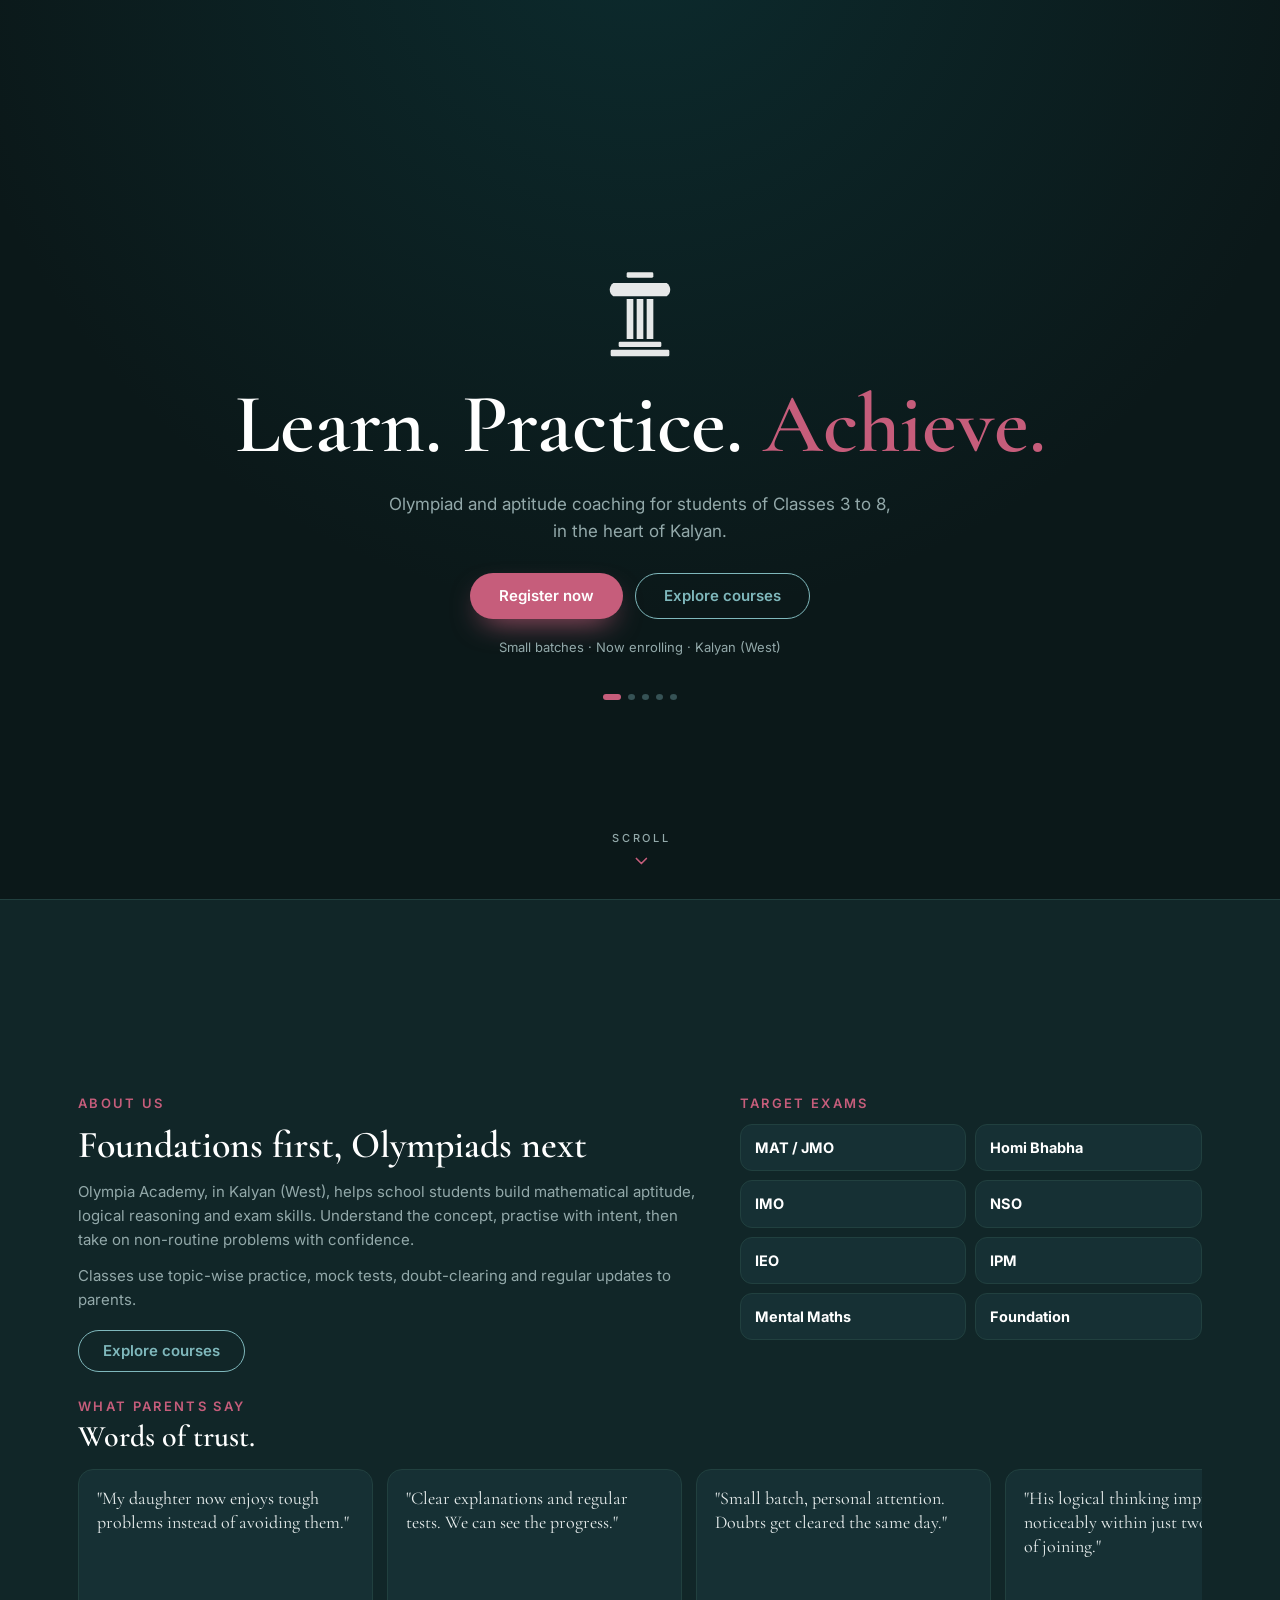
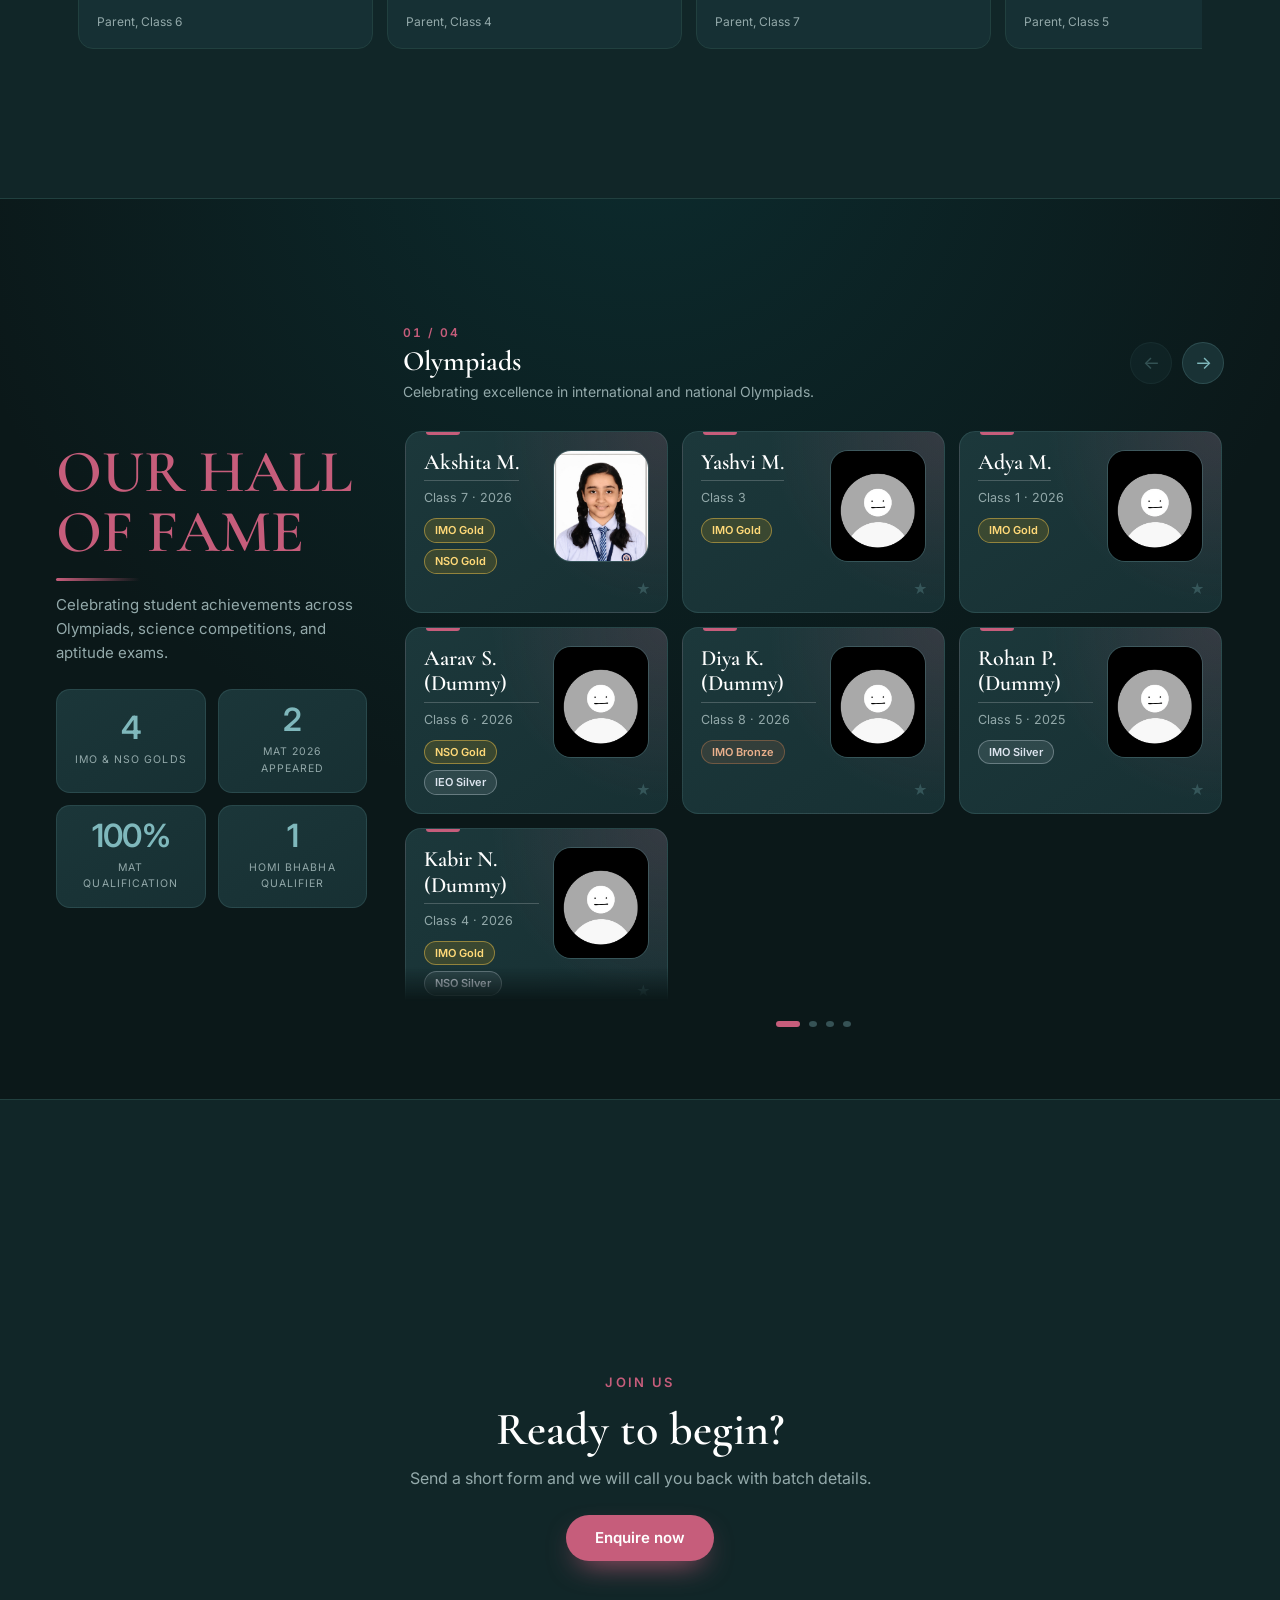
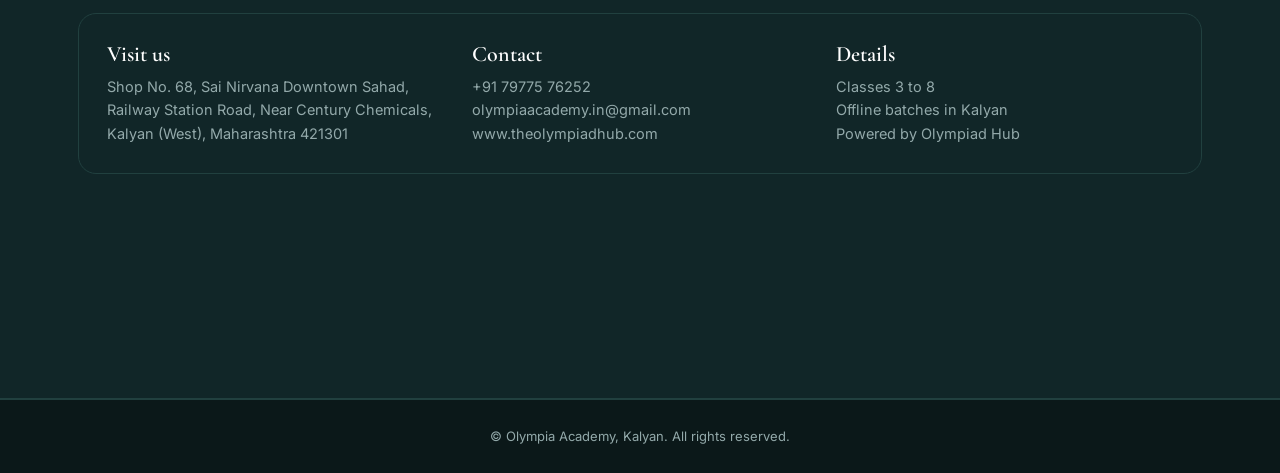
==== commit 9215ea67: "Load shared header and move home scripts" ====
--- a/index.html
+++ b/index.html
@@ -19,41 +19,11 @@
   <link rel="stylesheet" href="base.css">
   <link rel="stylesheet" href="header.css">
   <link rel="stylesheet" href="style.css">
-  <script src="app.js" defer></script>
-  <script src="home.js" defer></script>
 </head>
 
 <body>
 
-  <header>
-    <a class="brand" href="#home">
-      <img class="brand-logo" src="images/logo.svg" alt="" aria-hidden="true">
-      <span class="brand-name">
-        <span class="brand-stacked">
-          <span>OLYMPIA</span>
-          <span>ACADEMY</span>
-        </span>
-        <span class="brand-inline">
-          OLYMPIA <i>·</i> ACADEMY
-        </span>
-      </span>
-    </a>
-
-    <nav class="links" aria-label="Primary">
-      <a href="#about">About</a>
-      <a href="#results">Results</a>
-      <a href="#contact">Contact</a>
-      <a href="courses.html">Courses</a>
-    </nav>
-
-
-    <div class="header-actions">
-      <button type="button" class="btn btn-ghost" id="loginBtn">Login</button>
-      <button type="button" class="btn btn-accent header-register" data-open>
-        Register
-      </button>
-    </div>
-  </header>
+  <div id="header-container"></div>
 
   <main>
 
@@ -199,40 +169,9 @@
     © <span id="yr"></span> Olympia Academy, Kalyan. All rights reserved.
   </footer>
 
-  <!-- EXTERNAL FORMS -->
-
+  <!-- Shared forms are loaded by home.js -->
   <div id="forms-container"></div>
-
-  <script>
-    async function initializeWebsite() {
-      try {
-        const response = await fetch("./forms.html");
-
-        if (!response.ok) {
-          throw new Error("Failed to load forms.html");
-        }
-
-        const html = await response.text();
-        document.getElementById("forms-container").innerHTML = html;
-
-        for (const src of ["app.js", "home.js"]) {
-          await new Promise((resolve, reject) => {
-            const script = document.createElement("script");
-            script.src = src;
-            script.onload = resolve;
-            script.onerror = () => reject(
-              new Error(`Failed to load ${src}`)
-            );
-            document.body.appendChild(script);
-          });
-        }
-      } catch (error) {
-        console.error("Website initialization failed:", error);
-      }
-    }
-
-    initializeWebsite();
-  </script>
+  <script src="home.js" defer></script>
 </body>
 
 </html>
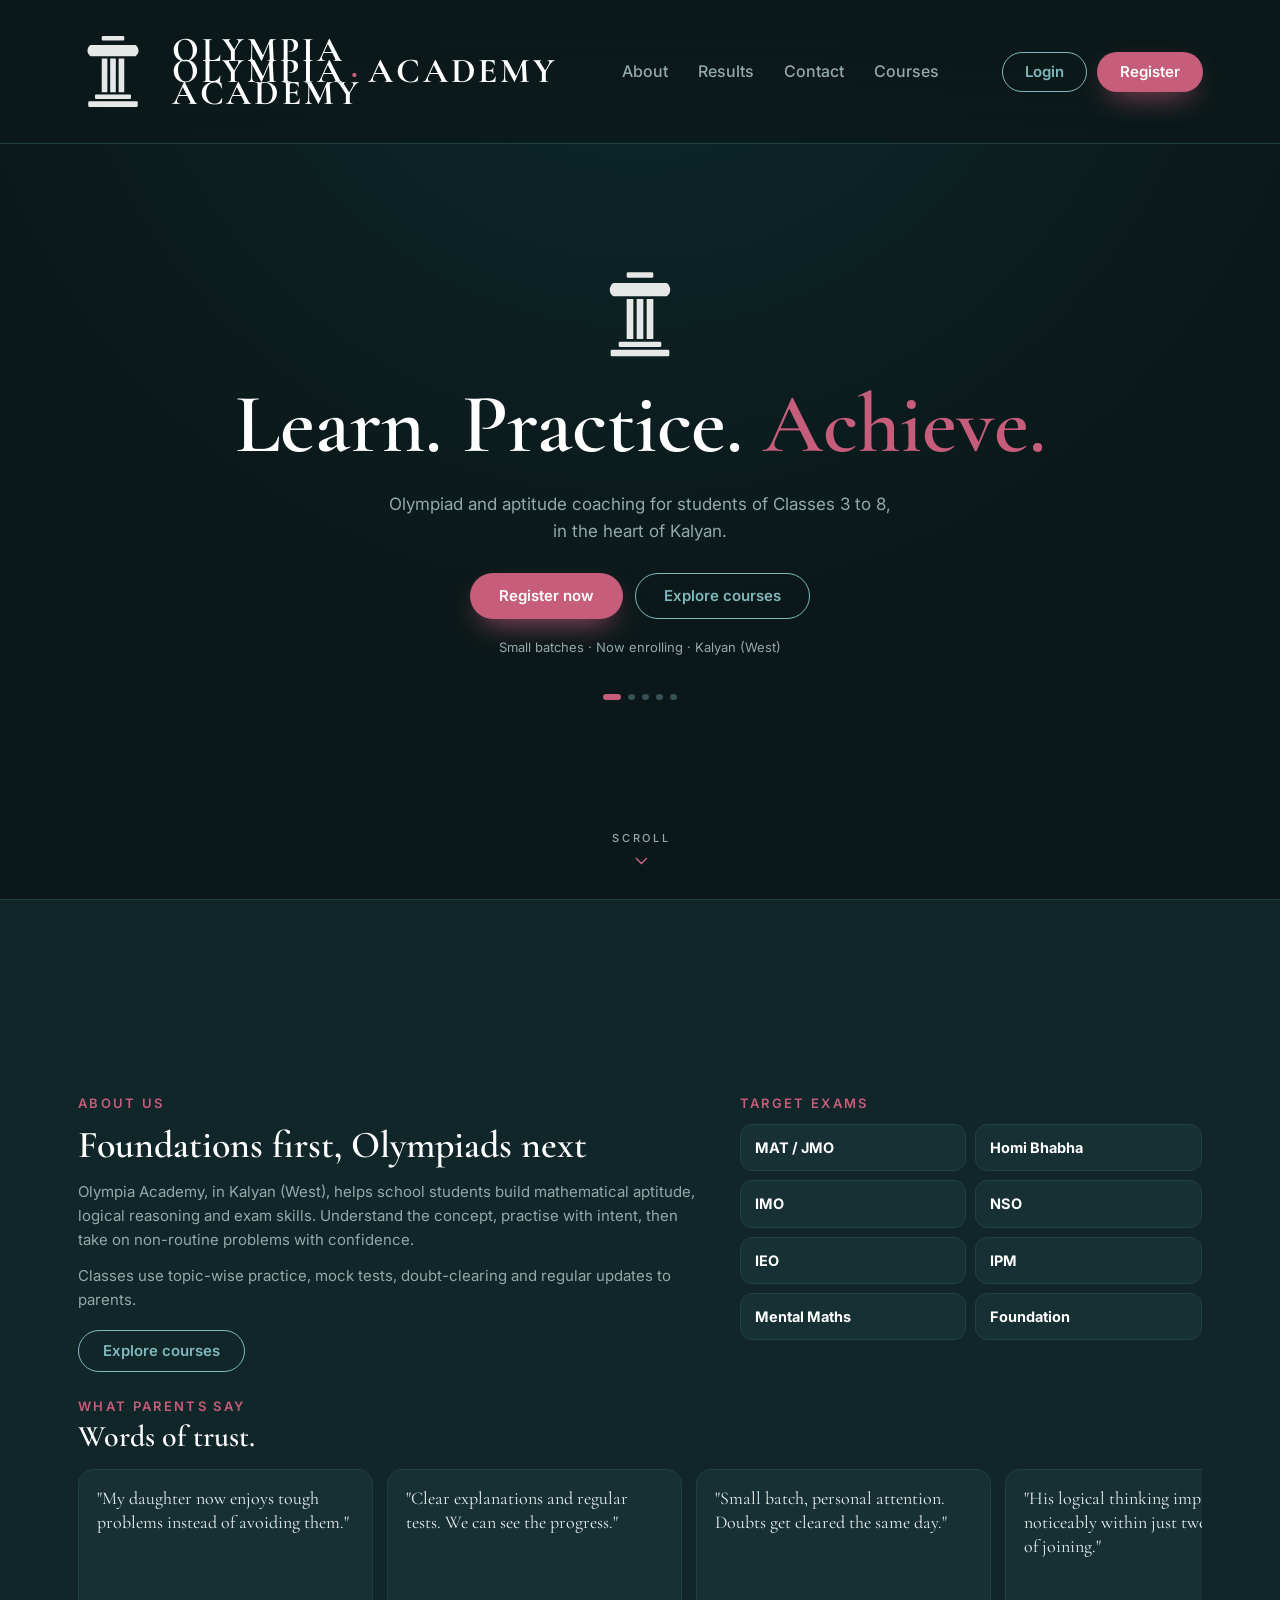
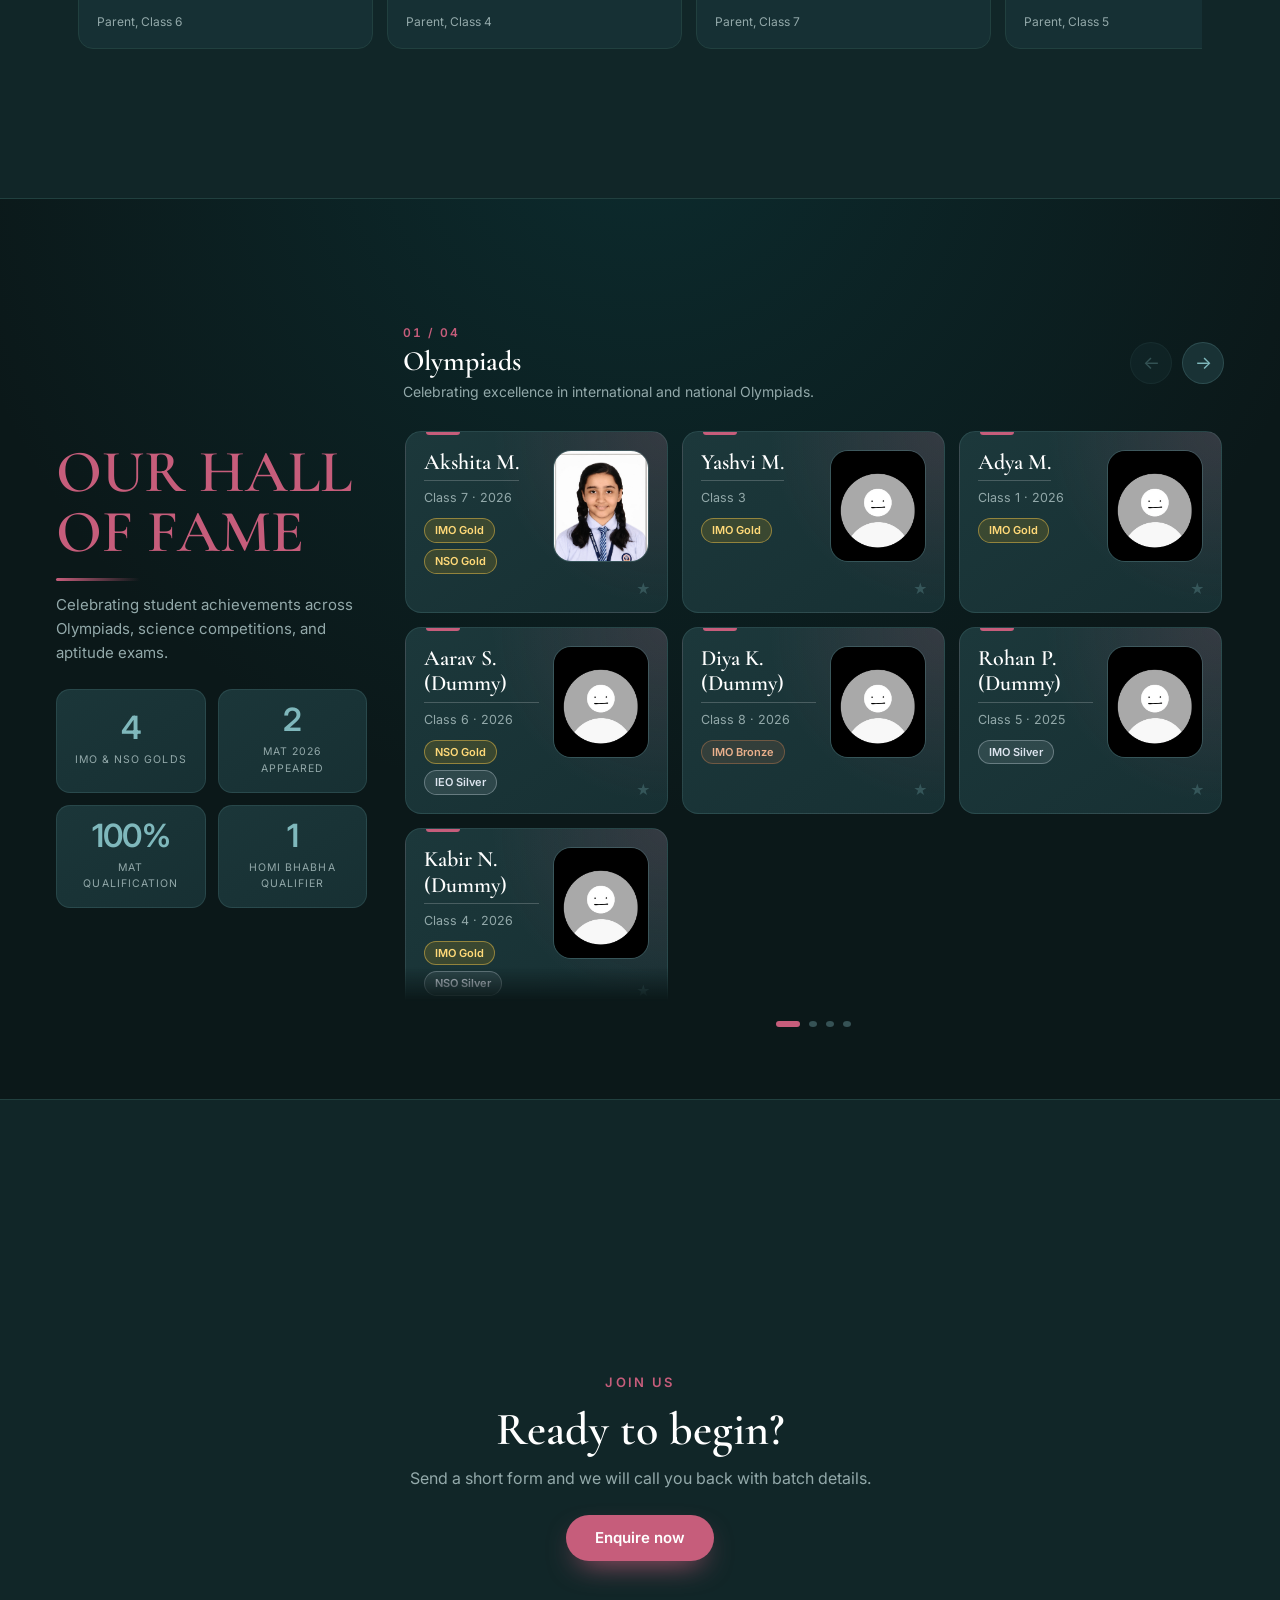
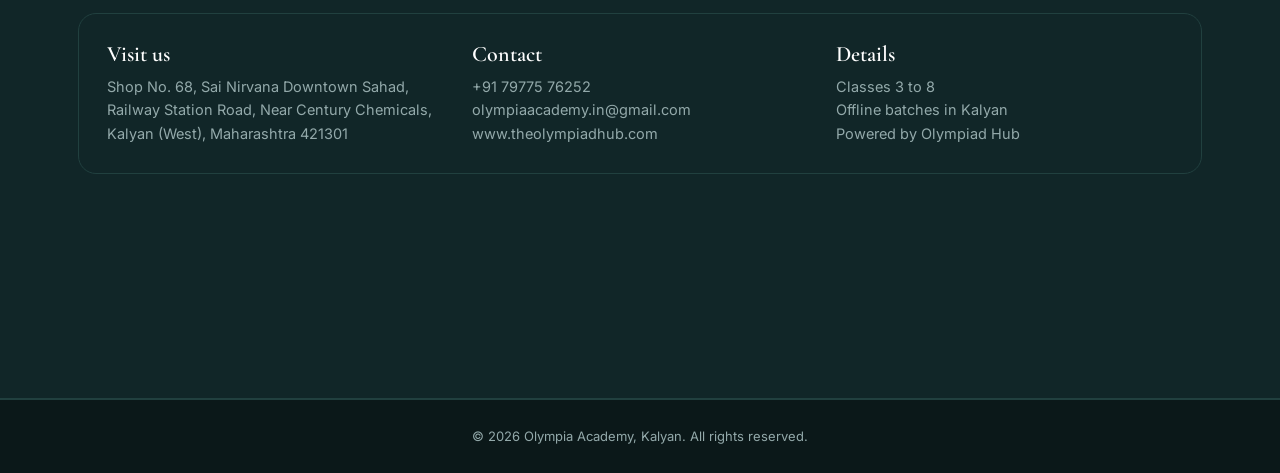
==== commit a2547d1c: "Link about course action to programmes" ====
--- a/index.html
+++ b/index.html
@@ -64,7 +64,7 @@
               and exam skills. Understand the concept, practise with intent, then take on non-routine problems with
               confidence.</p>
             <p>Classes use topic-wise practice, mock tests, doubt-clearing and regular updates to parents.</p>
-            <a class="btn btn-ghost about-cta" href="courses.html">Explore courses</a>
+            <a class="btn btn-ghost about-cta" href="courses.html#programmes">Explore courses</a>
           </div>
 
           <div>
--- a/base.css
+++ b/base.css
@@ -32,7 +32,7 @@
 /* HTML */
 html {
   scroll-behavior: smooth;
-  scroll-padding-top: 84px;
+  scroll-padding-top: var(--header-offset, 144px);
   scrollbar-width: thin;
   scrollbar-color: rgba(127, 184, 188, .4) var(--bg);
   -webkit-text-size-adjust: 100%;
--- a/header.css
+++ b/header.css
@@ -1,6 +1,8 @@
 /* =========================================================
    OLYMPIA ACADEMY — SHARED HEADER
    ========================================================= */
+
+:root { --header-offset: 144px; }
 
 header {
   position: fixed;
@@ -170,6 +172,7 @@
 }
 
 @media (max-width: 1260px) {
+  :root { --header-offset: 98px; }
   header,
   header.is-compact {
     padding: 0 24px;
@@ -189,8 +192,8 @@
   }
 
   .links {
-    gap: 40px;
-    font-size: 15px;
+    gap: clamp(12px, 3vw, 24px);
+    font-size: 14px;
   }
   header,
   header.is-compact {
@@ -243,7 +246,8 @@
   header.is-compact #loginBtn,
   header .header-register,
   header.is-compact .header-register {
-    padding: 7px 12px;
+    min-height: 40px;
+    padding: 8px 14px;
     font-size: 12px;
   }
 
@@ -252,21 +256,26 @@
     order: 3;
     flex: 1 1 100%;
     justify-content: center;
-    gap: clamp(18px, 7vw, 36px);
+    gap: clamp(12px, 4vw, 24px);
     padding-top: 6px;
     border-top: 1px solid rgba(127, 184, 188, .12);
     font-size: 13px;
   }
 
   header .links a {
-    padding: 4px 0;
+    min-height: 36px;
+    display: inline-flex;
+    align-items: center;
+    padding: 6px 4px;
   }
 }
 
 @media (max-width: 420px) {
+  :root { --header-offset: 90px; }
+
   header,
   header.is-compact {
-    padding: 8px 12px;
+    padding: 7px 12px 8px;
   }
 
   header .brand-name,
@@ -278,8 +287,9 @@
   header.is-compact #loginBtn,
   header .header-register,
   header.is-compact .header-register {
-    padding: 6px 10px;
-    font-size: 11px;
+    min-height: 38px;
+    padding: 7px 10px;
+    font-size: 12px;
   }
 
   header .links,
@@ -296,3 +306,86 @@
     transition: none !important;
   }
 }
+
+
+/* Keep the brand and actions together on compact headers. */
+@media (max-width: 1260px) {
+  header .brand,
+  header.is-compact .brand {
+    flex: 0 1 auto;
+    min-width: 0;
+    gap: 7px;
+  }
+
+  header .brand-logo,
+  header.is-compact .brand-logo {
+    flex: 0 0 24px;
+    width: 24px;
+    height: 28px;
+  }
+
+  header .brand-name,
+  header.is-compact .brand-name {
+    min-width: 0;
+    font-size: clamp(12px, 3.4vw, 17px);
+    letter-spacing: .02em;
+  }
+
+  header .header-actions {
+    flex: 0 0 auto;
+    margin-left: auto;
+    gap: 5px;
+  }
+
+  header #loginBtn,
+  header.is-compact #loginBtn,
+  header .header-register,
+  header.is-compact .header-register {
+    min-height: 38px;
+    padding: 7px 9px;
+    font-size: 11px;
+  }
+}
+
+@media (max-width: 420px) {
+  header .brand-name,
+  header.is-compact .brand-name {
+    font-size: clamp(11px, 3.2vw, 13.5px);
+  }
+
+  header #loginBtn,
+  header.is-compact #loginBtn,
+  header .header-register,
+  header.is-compact .header-register {
+    min-height: 36px;
+    padding: 6px 8px;
+    font-size: 10.5px;
+  }
+}
+
+@media (max-width: 340px) {
+  header .brand,
+  header.is-compact .brand {
+    gap: 5px;
+  }
+
+  header .brand-logo,
+  header.is-compact .brand-logo {
+    flex-basis: 20px;
+    width: 20px;
+    height: 24px;
+  }
+
+  header .brand-name,
+  header.is-compact .brand-name {
+    font-size: 11px;
+  }
+
+  header #loginBtn,
+  header.is-compact #loginBtn,
+  header .header-register,
+  header.is-compact .header-register {
+    padding-inline: 7px;
+    font-size: 10px;
+  }
+}
--- a/style.css
+++ b/style.css
@@ -4,7 +4,7 @@
    ========================================================= */
 
 html {
-  scroll-padding-top: 0;
+  scroll-padding-top: var(--header-offset, 144px);
   scroll-snap-type: y mandatory;
 }
 
@@ -2010,4 +2010,185 @@
   .cgrid h3 {
     font-size: 20px;
   }
-}+}
+
+/* Mobile spacing, anchor alignment and touch targets */
+@media (max-width: 650px) {
+  html {
+    scroll-padding-top: var(--header-offset, 92px);
+    scroll-padding-block-start: var(--header-offset, 92px);
+  }
+
+  .panel {
+    min-height: auto;
+    padding: 34px 0 28px;
+  }
+
+  #about.panel,
+  #results.panel {
+    padding: 34px 0 28px;
+  }
+
+  .hero-panel {
+    min-height: 100svh;
+    min-height: 100dvh;
+    padding: calc(var(--header-offset, 92px) + 16px) 0 52px;
+  }
+
+  .hero h1 {
+    font-size: clamp(34px, 9vw, 46px);
+    line-height: 1.08;
+  }
+
+  .hero p,
+  .cols p,
+  .results-intro .lead {
+    font-size: 15px;
+    line-height: 1.65;
+  }
+
+  .hero p {
+    margin: 14px auto 22px;
+  }
+
+  .hero-actions {
+    flex-direction: row;
+    align-items: center;
+    gap: 10px;
+  }
+
+  .hero-actions .btn,
+  .about-cta,
+  #contact > .wrap > .btn {
+    min-height: 44px;
+    padding: 11px 18px;
+    font-size: 14px;
+  }
+
+  .cols {
+    gap: 26px;
+  }
+
+  .exams {
+    grid-template-columns: repeat(2, minmax(0, 1fr));
+    gap: 8px;
+  }
+
+  .exam {
+    padding: 10px 12px;
+  }
+
+  .exam b {
+    font-size: 13px;
+    line-height: 1.35;
+  }
+
+  .testimony-heading {
+    margin-top: 28px;
+  }
+
+  #results .wrap {
+    padding-inline: 20px;
+  }
+
+  .results-layout {
+    gap: 22px;
+  }
+
+  .results-top {
+    gap: 18px;
+  }
+
+  .results-top .stats {
+    flex: auto;
+    grid-template-columns: repeat(2, minmax(0, 1fr));
+    gap: 10px;
+  }
+
+  .stat {
+    min-height: 84px;
+    padding: 12px 10px;
+  }
+
+  .category-viewport {
+    height: clamp(320px, 56svh, 460px);
+  }
+
+  .cgrid {
+    gap: 18px;
+    margin-top: 26px;
+    padding: 18px;
+  }
+
+  .site-footer {
+    padding: 22px 18px calc(22px + env(safe-area-inset-bottom, 0px));
+  }
+}
+
+@media (max-width: 480px) {
+  .hero-carousel {
+    padding-inline: 18px;
+  }
+
+  .hero-actions .btn,
+  .about-cta,
+  #contact > .wrap > .btn {
+    padding-inline: 15px;
+    font-size: 13.5px;
+  }
+
+  .exam {
+    padding: 9px 10px;
+  }
+
+  .results-intro h2 {
+    font-size: clamp(30px, 9vw, 42px);
+    line-height: 1.05;
+  }
+
+  .stat span {
+    font-size: 10px;
+    letter-spacing: .06em;
+  }
+
+  .category-header {
+    align-items: flex-start;
+  }
+
+  .category-controls {
+    gap: 7px;
+  }
+
+  .category-arrow {
+    width: 40px;
+    height: 40px;
+  }
+
+  .cgrid {
+    padding: 16px;
+  }
+}
+
+
+@media (max-width: 650px) {
+  .results-top .stat {
+    min-height: 72px;
+    gap: 5px;
+    padding: 10px 8px;
+    border-radius: 12px;
+  }
+
+  .results-top .stat b {
+    font-size: 24px;
+  }
+
+  .results-top .stat span {
+    font-size: 9px;
+    letter-spacing: .05em;
+    line-height: 1.35;
+  }
+
+  .category-viewport {
+    height: clamp(400px, 68svh, 520px);
+  }
+}
